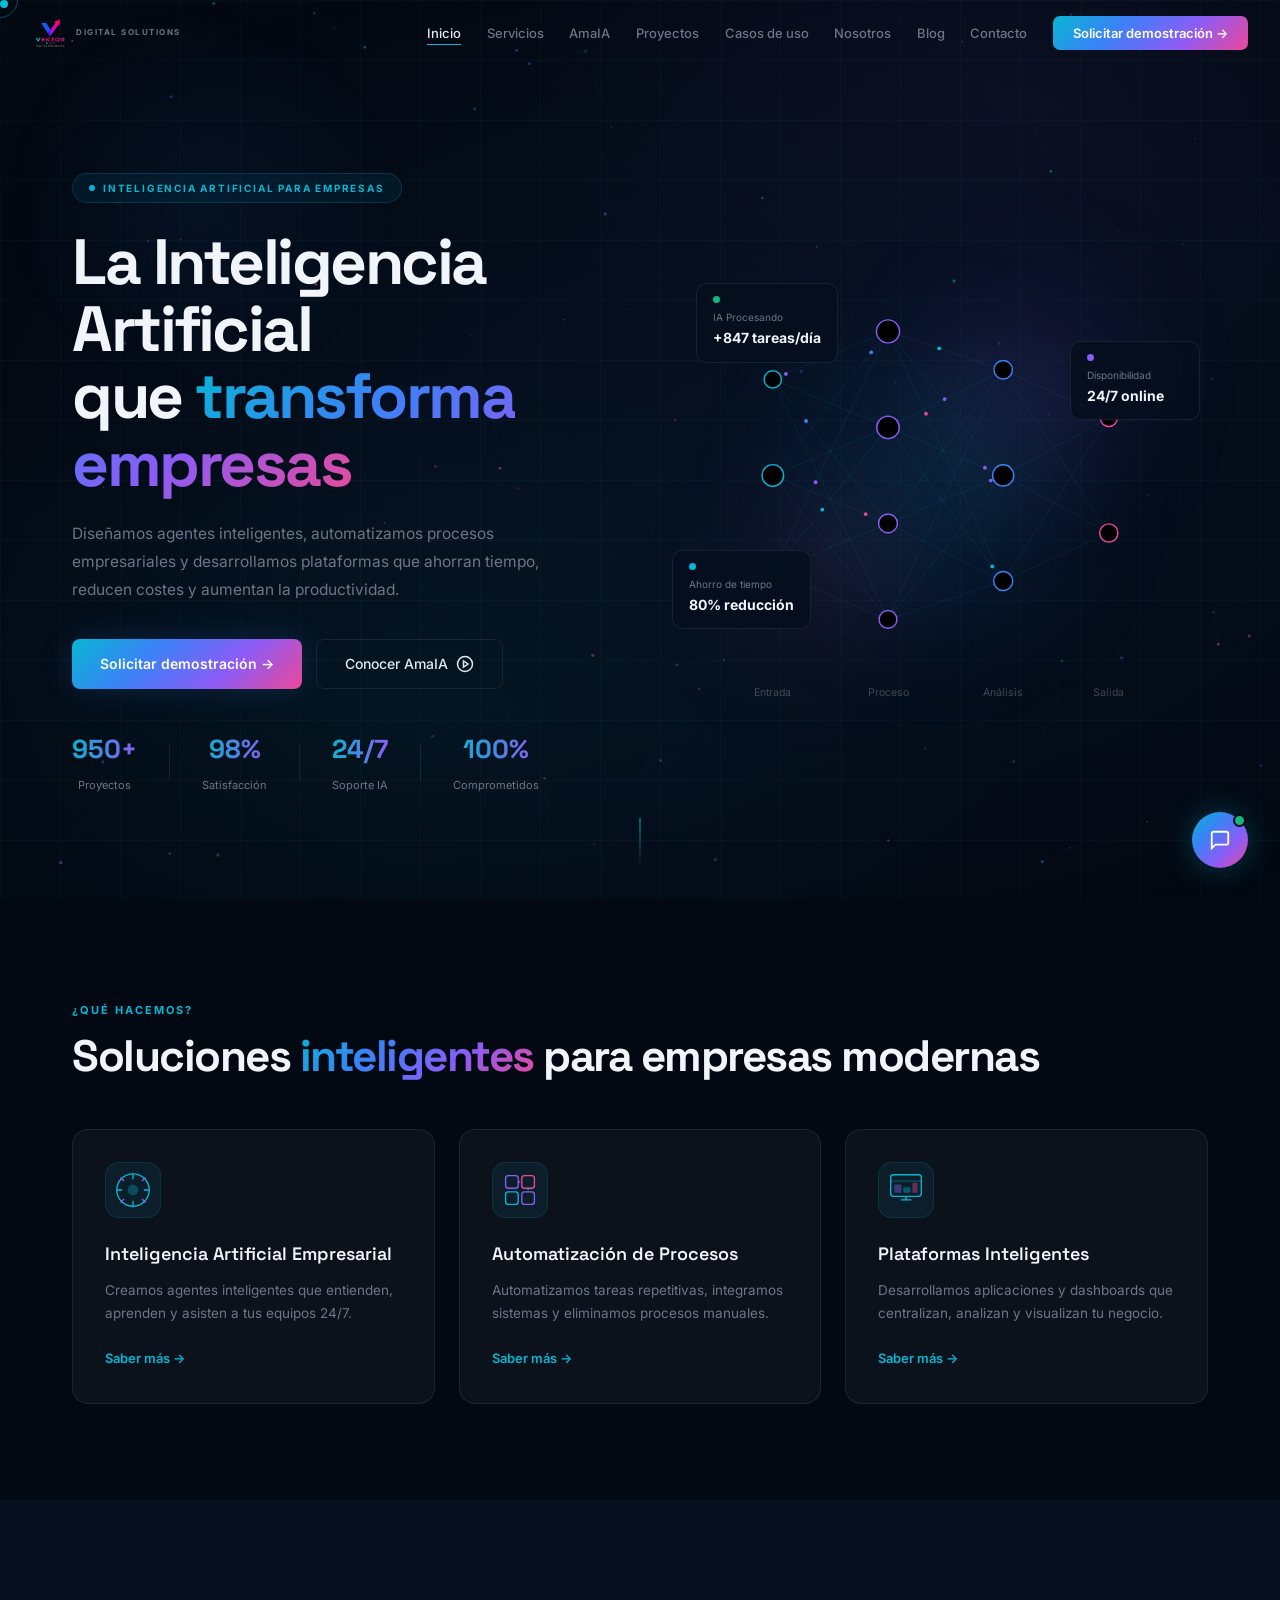
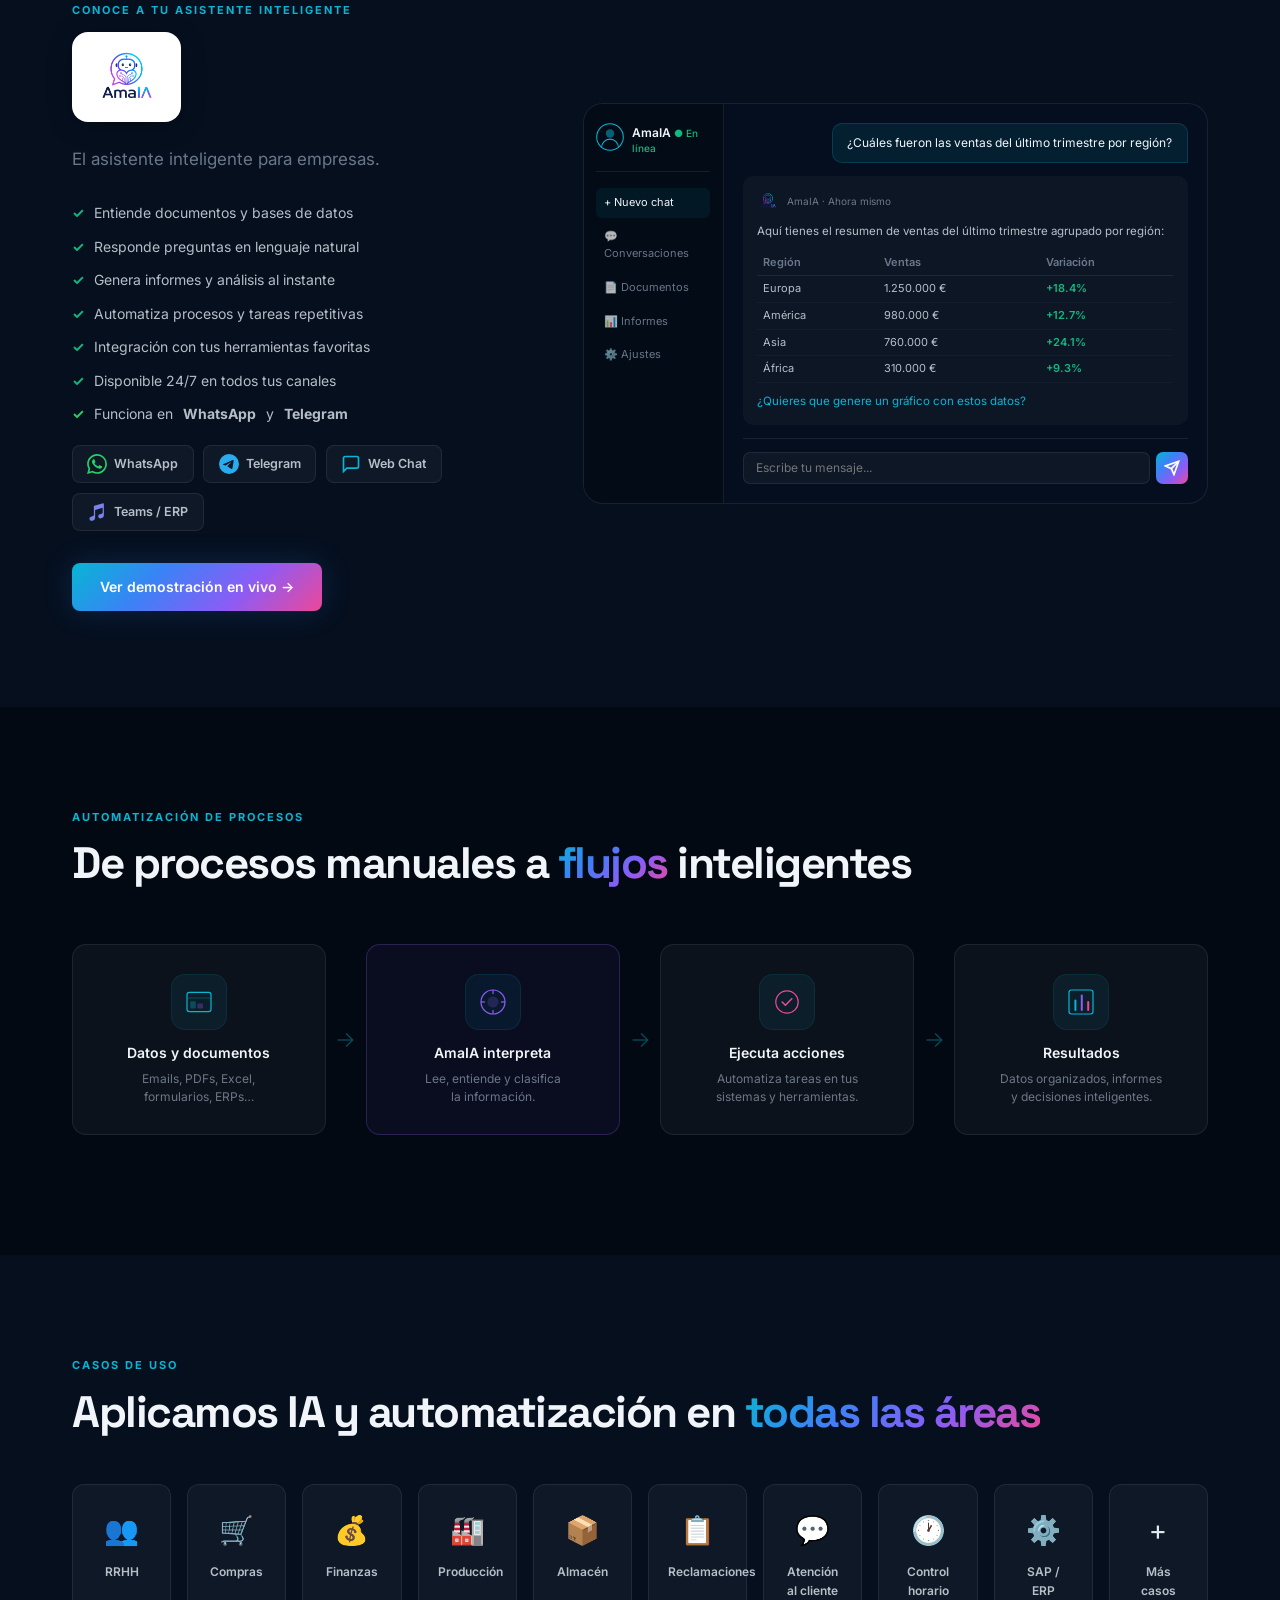
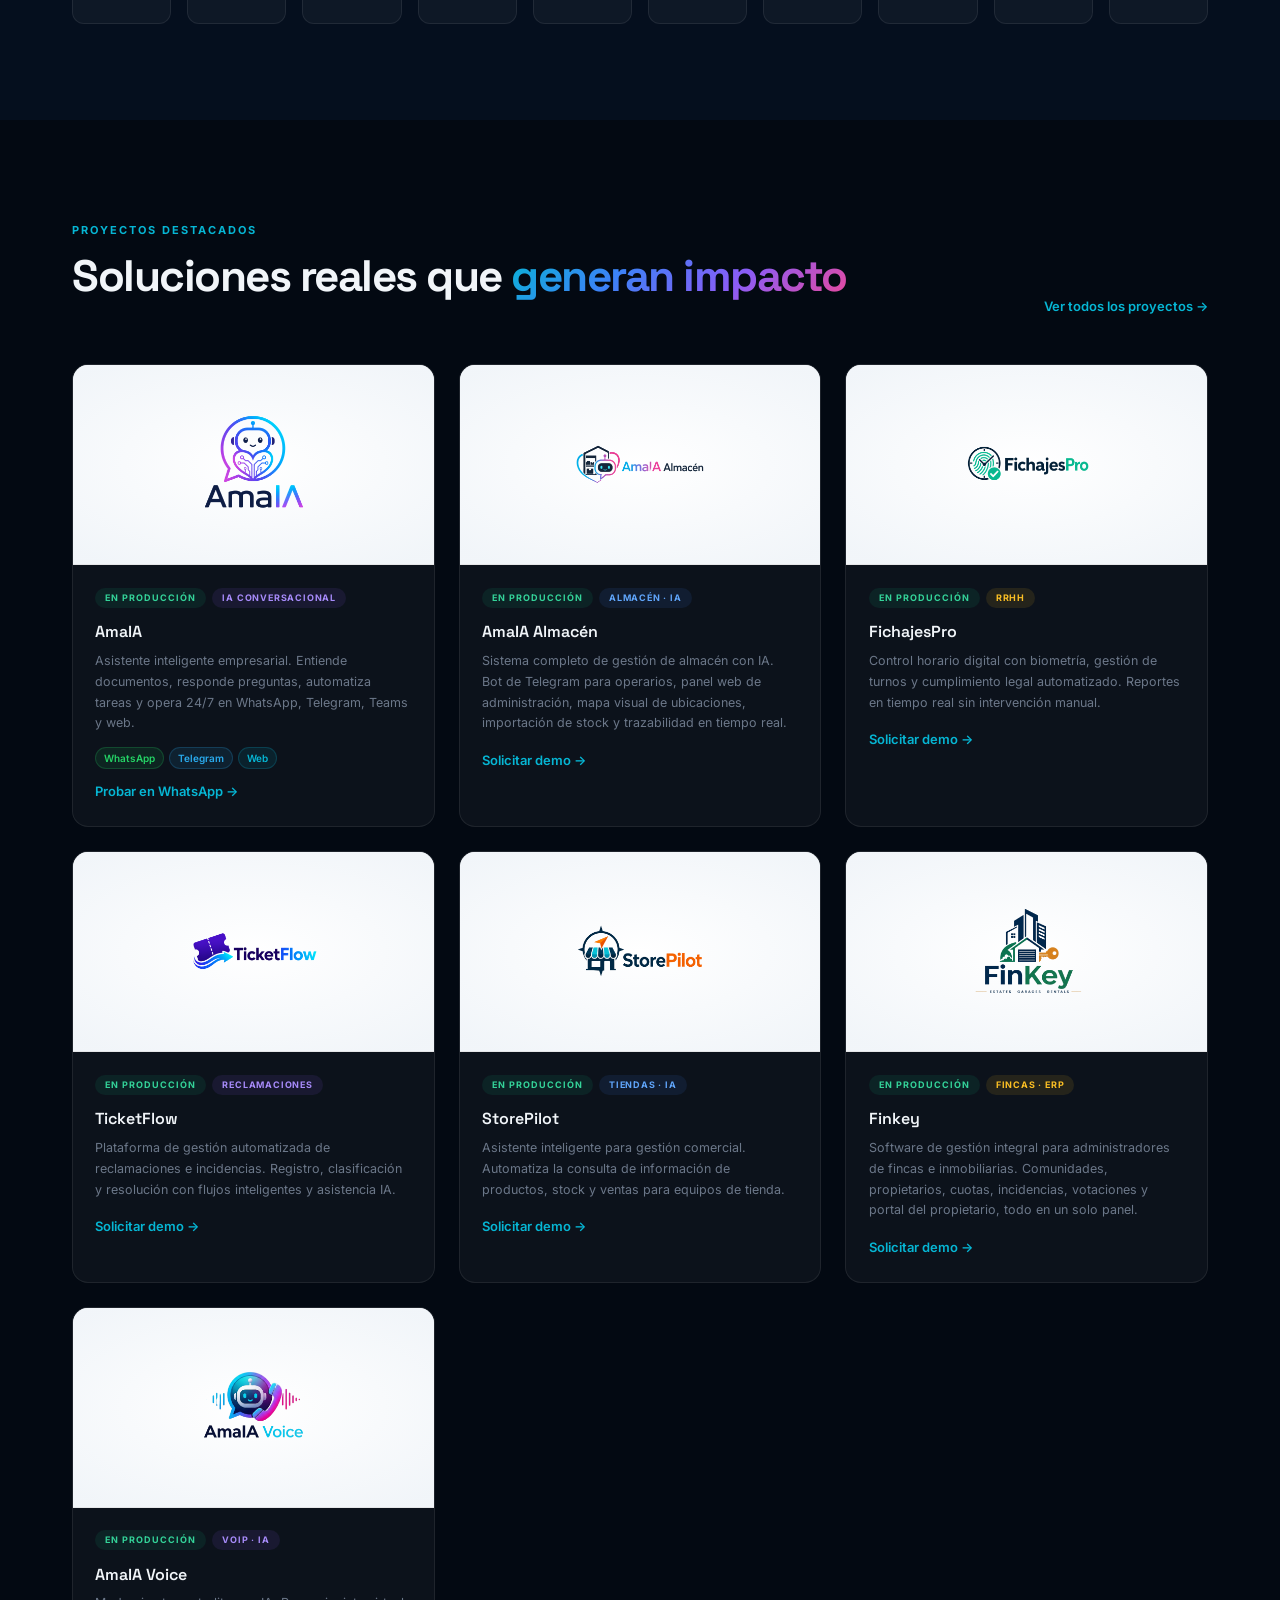
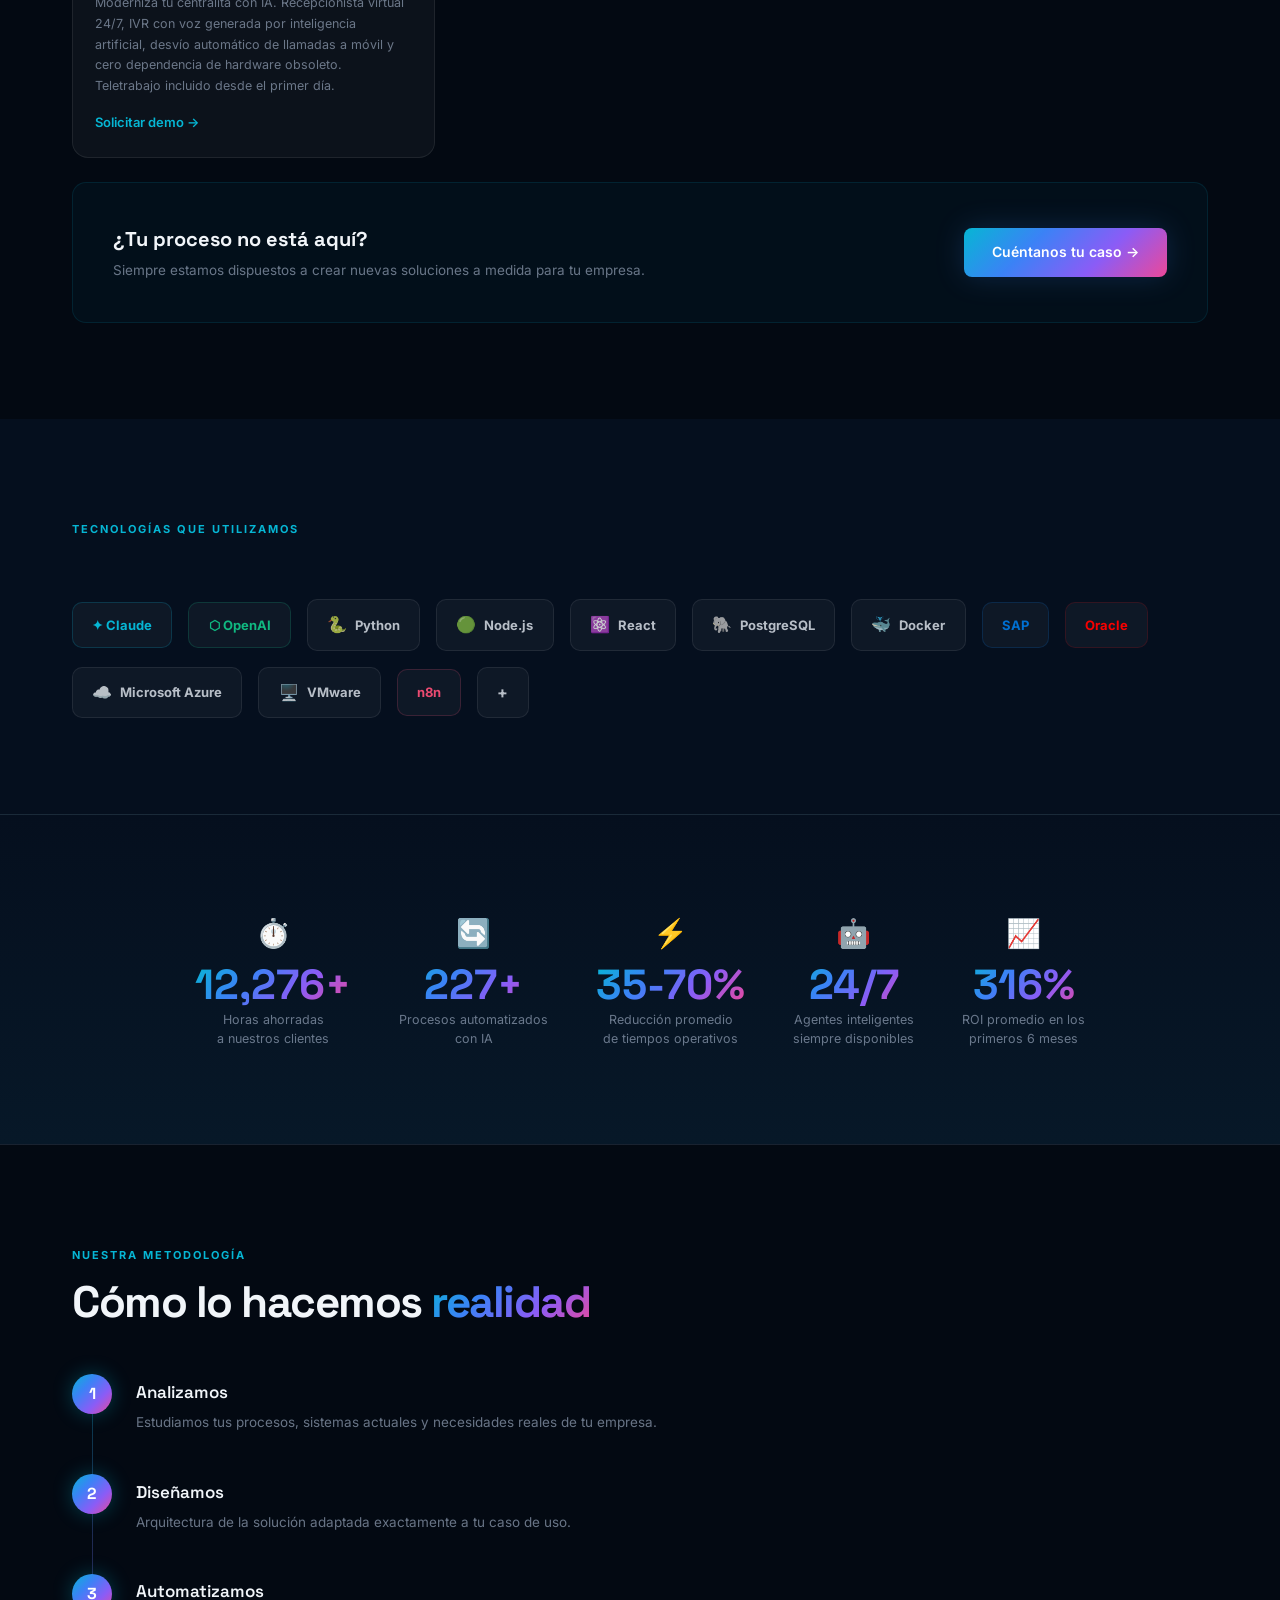
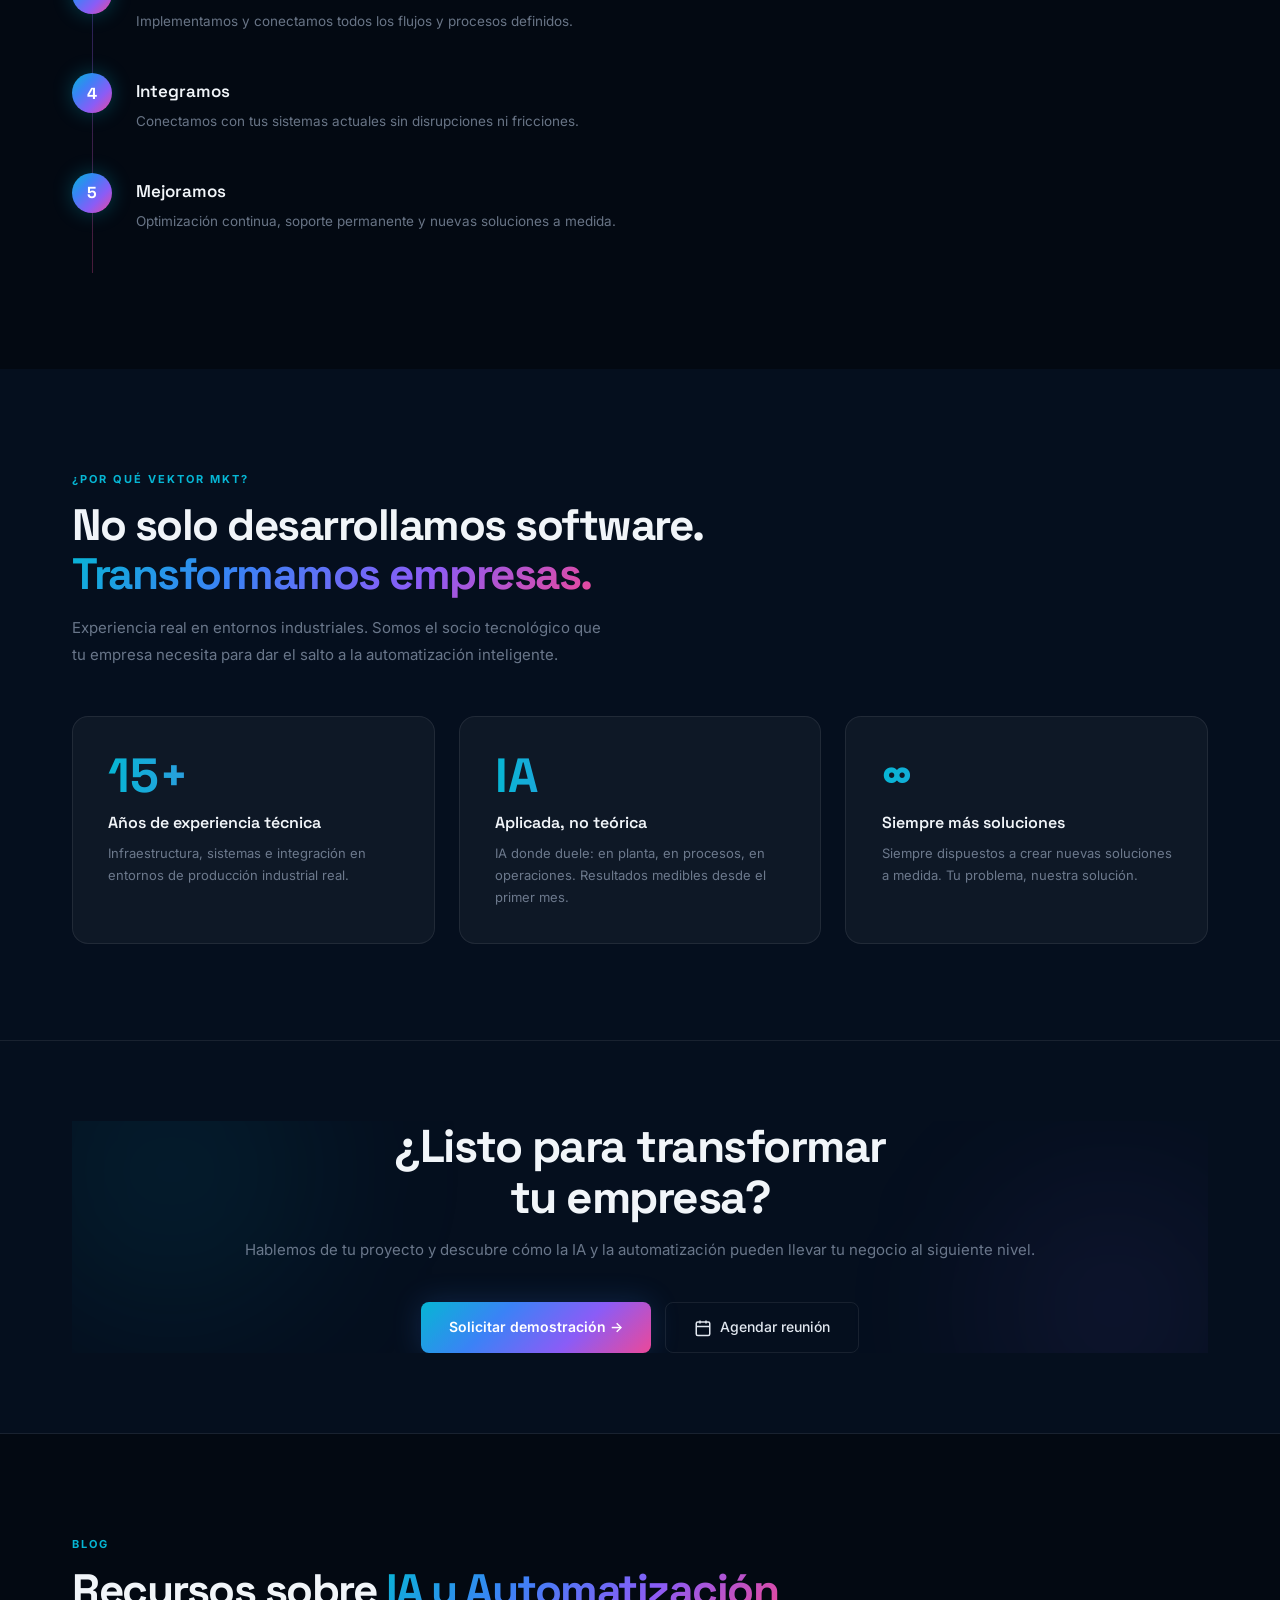
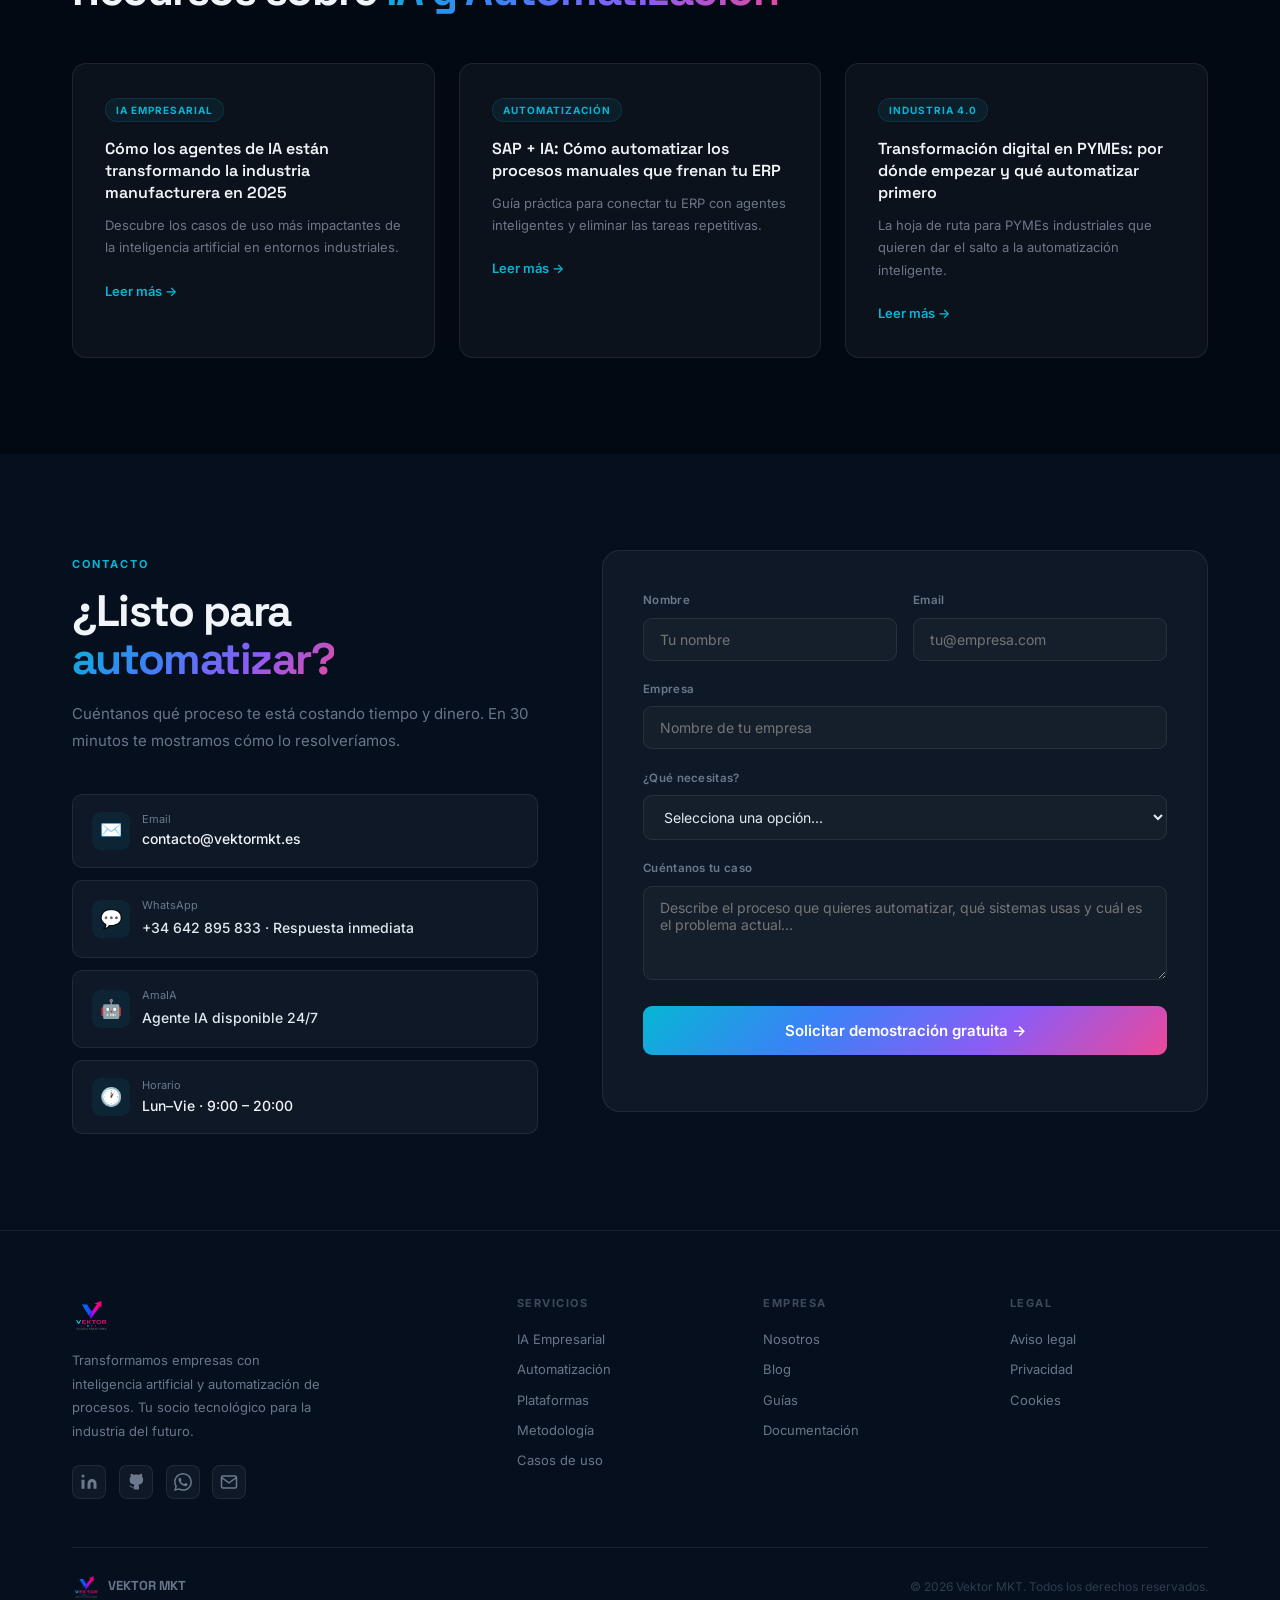
==== index.html @ 93402b42 "Actualizar proyectos y optimizar cursor" ====
<!DOCTYPE html>
<html lang="es">
<head>
<meta charset="UTF-8"/>
<meta name="viewport" content="width=device-width,initial-scale=1.0"/>
<title>Vektor MKT | Inteligencia Artificial y Automatización Empresarial</title>
<meta name="description" content="Vektor MKT transforma empresas con IA, automatización de procesos y agentes inteligentes. Tu socio tecnológico para la transformación digital."/>
<meta name="keywords" content="inteligencia artificial empresarial, automatización procesos, agentes IA, transformación digital, ERP, España"/>
<meta name="author" content="Vektor MKT"/>
<meta name="robots" content="index,follow"/>
<link rel="canonical" href="https://vektormkt.es/"/>
<meta property="og:type" content="website"/>
<meta property="og:url" content="https://vektormkt.es/"/>
<meta property="og:title" content="Vektor MKT | IA y Automatización Empresarial"/>
<meta property="og:description" content="Transformamos empresas con inteligencia artificial, automatización de procesos y agentes inteligentes."/>
<meta property="og:image" content="https://vektormkt.es/img/og-image.png"/>
<script type="application/ld+json">{"@context":"https://schema.org","@type":"ProfessionalService","name":"Vektor MKT","url":"https://vektormkt.es","description":"Empresa especializada en inteligencia artificial empresarial y automatización de procesos.","email":"contacto@vektormkt.es","areaServed":"ES"}</script>
<link rel="icon" type="image/png" href="img/icono.png"/>
<link rel="preconnect" href="https://fonts.googleapis.com"/>
<link rel="preconnect" href="https://fonts.gstatic.com" crossorigin/>
<link href="https://fonts.googleapis.com/css2?family=Inter:wght@300;400;500;600;700&family=Space+Grotesk:wght@400;500;600;700;900&display=swap" rel="stylesheet"/>
<link rel="stylesheet" href="style.css"/>
</head>
<body>

<!-- CURSOR -->
<div id="cursor"></div>
<div id="cursor-ring"></div>
<!-- MOUSE GLOW -->
<div id="mouse-glow"></div>

<!-- ==================== NAV ==================== -->
<nav id="navbar">
  <div class="nav-inner">
    <a href="#hero" class="nav-logo">
      <img src="img/logo_sf.png" alt="Vektor MKT"/>
      <span class="nav-logo-sub">DIGITAL SOLUTIONS</span>
    </a>
    <ul class="nav-links" id="nav-links">
      <li><a href="#hero" class="nav-link active">Inicio</a></li>
      <li><a href="#servicios" class="nav-link">Servicios</a></li>
      <li><a href="#amaia" class="nav-link">AmaIA</a></li>
      <li><a href="#proyectos" class="nav-link">Proyectos</a></li>
      <li><a href="#casos" class="nav-link">Casos de uso</a></li>
      <li><a href="#nosotros" class="nav-link">Nosotros</a></li>
      <li><a href="#blog" class="nav-link">Blog</a></li>
      <li><a href="#contacto" class="nav-link">Contacto</a></li>
      <li><a href="#contacto" class="btn-nav">Solicitar demostración →</a></li>
    </ul>
    <button class="nav-toggle" id="nav-toggle" aria-label="Menú">
      <span></span><span></span><span></span>
    </button>
  </div>
</nav>

<!-- ==================== HERO ==================== -->
<section id="hero">
  <canvas id="particle-canvas"></canvas>
  <div class="hero-overlay"></div>
  <div class="hero-grid-lines"></div>

  <div class="hero-inner">
    <div class="hero-left">
      <div class="hero-badge">
        <span class="badge-dot"></span>
        INTELIGENCIA ARTIFICIAL PARA EMPRESAS
      </div>
      <h1 class="hero-h1">
        La Inteligencia Artificial<br/>
        que <span class="grad-text">transforma empresas</span>
      </h1>
      <p class="hero-sub">
        Diseñamos agentes inteligentes, automatizamos procesos empresariales y desarrollamos plataformas que ahorran tiempo, reducen costes y aumentan la productividad.
      </p>
      <div class="hero-btns">
        <a href="#contacto" class="btn-primary">Solicitar demostración →</a>
        <a href="#amaia" class="btn-ghost">
          Conocer AmaIA
          <svg width="18" height="18" viewBox="0 0 24 24" fill="none" stroke="currentColor" stroke-width="2"><circle cx="12" cy="12" r="10"/><polygon points="10 8 16 12 10 16 10 8"/></svg>
        </a>
      </div>
      <div class="hero-stats">
        <div class="hstat">
          <span class="hstat-n" data-count="950" data-suffix="+">0+</span>
          <span class="hstat-l">Proyectos</span>
        </div>
        <div class="hstat-sep"></div>
        <div class="hstat">
          <span class="hstat-n" data-count="98" data-suffix="%">0%</span>
          <span class="hstat-l">Satisfacción</span>
        </div>
        <div class="hstat-sep"></div>
        <div class="hstat">
          <span class="hstat-n">24/7</span>
          <span class="hstat-l">Soporte IA</span>
        </div>
        <div class="hstat-sep"></div>
        <div class="hstat">
          <span class="hstat-n" data-count="100" data-suffix="%">0%</span>
          <span class="hstat-l">Comprometidos</span>
        </div>
      </div>
    </div>
    <div class="hero-right">
      <div class="hero-visual">
        <!-- Glowing brain/AI visual built with CSS+SVG -->
        <div class="hero-orb hero-orb-main"></div>
        <div class="hero-orb hero-orb-2"></div>
        <div class="hero-orb hero-orb-3"></div>
        <svg class="hero-neural" viewBox="0 0 500 500" xmlns="http://www.w3.org/2000/svg" id="neural-anim"></svg>
        <!-- Floating data cards -->
        <div class="float-card fc1">
          <div class="fc-dot fc-dot-green"></div>
          <span>IA Procesando</span>
          <strong>+847 tareas/día</strong>
        </div>
        <div class="float-card fc2">
          <div class="fc-dot fc-dot-cyan"></div>
          <span>Ahorro de tiempo</span>
          <strong>80% reducción</strong>
        </div>
        <div class="float-card fc3">
          <div class="fc-dot fc-dot-purple"></div>
          <span>Disponibilidad</span>
          <strong>24/7 online</strong>
        </div>
      </div>
    </div>
  </div>

  <div class="hero-scroll">
    <span class="scroll-line"></span>
  </div>
</section>

<!-- ==================== SERVICIOS ==================== -->
<section id="servicios" class="sec">
  <div class="container">
    <div class="sec-head reveal">
      <span class="sec-tag">¿QUÉ HACEMOS?</span>
      <h2 class="sec-h2">Soluciones <span class="grad-text">inteligentes</span> para empresas modernas</h2>
    </div>
    <div class="svc-grid">
      <div class="svc-card reveal">
        <div class="svc-icon">
          <svg viewBox="0 0 40 40" fill="none" xmlns="http://www.w3.org/2000/svg" width="36" height="36">
            <circle cx="20" cy="20" r="18" stroke="#06b6d4" stroke-width="1.5"/>
            <circle cx="20" cy="20" r="6" fill="#06b6d4" opacity=".3"/>
            <line x1="20" y1="2" x2="20" y2="8" stroke="#06b6d4" stroke-width="1.5"/>
            <line x1="20" y1="32" x2="20" y2="38" stroke="#06b6d4" stroke-width="1.5"/>
            <line x1="2" y1="20" x2="8" y2="20" stroke="#06b6d4" stroke-width="1.5"/>
            <line x1="32" y1="20" x2="38" y2="20" stroke="#06b6d4" stroke-width="1.5"/>
            <line x1="6" y1="6" x2="10" y2="10" stroke="#8b5cf6" stroke-width="1.5"/>
            <line x1="30" y1="30" x2="34" y2="34" stroke="#8b5cf6" stroke-width="1.5"/>
            <line x1="34" y1="6" x2="30" y2="10" stroke="#8b5cf6" stroke-width="1.5"/>
            <line x1="10" y1="30" x2="6" y2="34" stroke="#8b5cf6" stroke-width="1.5"/>
          </svg>
        </div>
        <h3>Inteligencia Artificial Empresarial</h3>
        <p>Creamos agentes inteligentes que entienden, aprenden y asisten a tus equipos 24/7.</p>
        <a href="#contacto" class="svc-link">Saber más →</a>
      </div>
      <div class="svc-card reveal">
        <div class="svc-icon">
          <svg viewBox="0 0 40 40" fill="none" xmlns="http://www.w3.org/2000/svg" width="36" height="36">
            <rect x="4" y="4" width="14" height="14" rx="3" stroke="#8b5cf6" stroke-width="1.5"/>
            <rect x="22" y="4" width="14" height="14" rx="3" stroke="#ec4899" stroke-width="1.5"/>
            <rect x="4" y="22" width="14" height="14" rx="3" stroke="#06b6d4" stroke-width="1.5"/>
            <rect x="22" y="22" width="14" height="14" rx="3" stroke="#8b5cf6" stroke-width="1.5"/>
            <line x1="18" y1="11" x2="22" y2="11" stroke="#ec4899" stroke-width="1.5" stroke-dasharray="2,1"/>
            <line x1="29" y1="18" x2="29" y2="22" stroke="#06b6d4" stroke-width="1.5" stroke-dasharray="2,1"/>
          </svg>
        </div>
        <h3>Automatización de Procesos</h3>
        <p>Automatizamos tareas repetitivas, integramos sistemas y eliminamos procesos manuales.</p>
        <a href="#contacto" class="svc-link">Saber más →</a>
      </div>
      <div class="svc-card reveal">
        <div class="svc-icon">
          <svg viewBox="0 0 40 40" fill="none" xmlns="http://www.w3.org/2000/svg" width="36" height="36">
            <rect x="3" y="3" width="34" height="24" rx="3" stroke="#06b6d4" stroke-width="1.5"/>
            <line x1="3" y1="10" x2="37" y2="10" stroke="#06b6d4" stroke-width="1" opacity=".5"/>
            <rect x="7" y="14" width="8" height="9" rx="1" fill="#8b5cf6" opacity=".4"/>
            <rect x="17" y="17" width="8" height="6" rx="1" fill="#06b6d4" opacity=".4"/>
            <rect x="27" y="12" width="6" height="11" rx="1" fill="#ec4899" opacity=".4"/>
            <line x1="14" y1="31" x2="26" y2="31" stroke="#06b6d4" stroke-width="1.5"/>
            <line x1="20" y1="27" x2="20" y2="31" stroke="#06b6d4" stroke-width="1.5"/>
          </svg>
        </div>
        <h3>Plataformas Inteligentes</h3>
        <p>Desarrollamos aplicaciones y dashboards que centralizan, analizan y visualizan tu negocio.</p>
        <a href="#contacto" class="svc-link">Saber más →</a>
      </div>
    </div>
  </div>
</section>

<!-- ==================== AMAIA ==================== -->
<section id="amaia" class="sec sec-dark">
  <div class="container">
    <div class="amaia-grid">
      <div class="amaia-left reveal">
        <span class="sec-tag">CONOCE A TU ASISTENTE INTELIGENTE</span>
        <div class="amaia-logo-header">
          <img src="img/proyectos/amaia-logo.png" alt="AmaIA" class="amaia-header-logo"/>
        </div>
        <p class="amaia-sub">El asistente inteligente para empresas.</p>
        <ul class="amaia-feats">
          <li><span class="af-check">✓</span> Entiende documentos y bases de datos</li>
          <li><span class="af-check">✓</span> Responde preguntas en lenguaje natural</li>
          <li><span class="af-check">✓</span> Genera informes y análisis al instante</li>
          <li><span class="af-check">✓</span> Automatiza procesos y tareas repetitivas</li>
          <li><span class="af-check">✓</span> Integración con tus herramientas favoritas</li>
          <li><span class="af-check">✓</span> Disponible 24/7 en todos tus canales</li>
          <li><span class="af-check wapp">✓</span> Funciona en <strong>WhatsApp</strong> y <strong>Telegram</strong></li>
        </ul>
        <div class="amaia-channels">
          <div class="amaia-channel">
            <svg width="20" height="20" viewBox="0 0 24 24" fill="currentColor" style="color:#25d366"><path d="M17.472 14.382c-.297-.149-1.758-.867-2.03-.967-.273-.099-.471-.148-.67.15-.197.297-.767.966-.94 1.164-.173.199-.347.223-.644.075-.297-.15-1.255-.463-2.39-1.475-.883-.788-1.48-1.761-1.653-2.059-.173-.297-.018-.458.13-.606.134-.133.298-.347.446-.52.149-.174.198-.298.298-.497.099-.198.05-.371-.025-.52-.075-.149-.669-1.612-.916-2.207-.242-.579-.487-.5-.669-.51-.173-.008-.371-.01-.57-.01-.198 0-.52.074-.792.372-.272.297-1.04 1.016-1.04 2.479 0 1.462 1.065 2.875 1.213 3.074.149.198 2.096 3.2 5.077 4.487.709.306 1.262.489 1.694.625.712.227 1.36.195 1.871.118.571-.085 1.758-.719 2.006-1.413.248-.694.248-1.289.173-1.413-.074-.124-.272-.198-.57-.347m-5.421 7.403h-.004a9.87 9.87 0 01-5.031-1.378l-.361-.214-3.741.982.998-3.648-.235-.374a9.86 9.86 0 01-1.51-5.26c.001-5.45 4.436-9.884 9.888-9.884 2.64 0 5.122 1.03 6.988 2.898a9.825 9.825 0 012.893 6.994c-.003 5.45-4.437 9.884-9.885 9.884m8.413-18.297A11.815 11.815 0 0012.05 0C5.495 0 .16 5.335.157 11.892c0 2.096.547 4.142 1.588 5.945L.057 24l6.305-1.654a11.882 11.882 0 005.683 1.448h.005c6.554 0 11.89-5.335 11.893-11.893a11.821 11.821 0 00-3.48-8.413z"/></svg>
            WhatsApp
          </div>
          <div class="amaia-channel">
            <svg width="20" height="20" viewBox="0 0 24 24" fill="currentColor" style="color:#2aabee"><path d="M11.944 0A12 12 0 0 0 0 12a12 12 0 0 0 12 12 12 12 0 0 0 12-12A12 12 0 0 0 12 0a12 12 0 0 0-.056 0zm4.962 7.224c.1-.002.321.023.465.14a.506.506 0 0 1 .171.325c.016.093.036.306.02.472-.18 1.898-.962 6.502-1.36 8.627-.168.9-.499 1.201-.82 1.23-.696.065-1.225-.46-1.9-.902-1.056-.693-1.653-1.124-2.678-1.8-1.185-.78-.417-1.21.258-1.91.177-.184 3.247-2.977 3.307-3.23.007-.032.014-.15-.056-.212s-.174-.041-.249-.024c-.106.024-1.793 1.14-5.061 3.345-.48.33-.913.49-1.302.48-.428-.008-1.252-.241-1.865-.44-.752-.245-1.349-.374-1.297-.789.027-.216.325-.437.893-.663 3.498-1.524 5.83-2.529 6.998-3.014 3.332-1.386 4.025-1.627 4.476-1.635z"/></svg>
            Telegram
          </div>
          <div class="amaia-channel">
            <svg width="20" height="20" viewBox="0 0 24 24" fill="none" stroke="currentColor" stroke-width="2" style="color:#06b6d4"><path d="M21 15a2 2 0 01-2 2H7l-4 4V5a2 2 0 012-2h14a2 2 0 012 2z"/></svg>
            Web Chat
          </div>
          <div class="amaia-channel">
            <svg width="20" height="20" viewBox="0 0 24 24" fill="currentColor" style="color:#7b83eb"><path d="M19.952 1.651a.75.75 0 01.298.599V16.303a3 3 0 01-2.176 2.884l-1.32.377a2.553 2.553 0 11-1.403-4.909l2.311-.66a1.5 1.5 0 001.088-1.442V6.994l-9 2.572V19.2a3 3 0 01-2.176 2.884l-1.32.377a2.553 2.553 0 11-1.402-4.909l2.31-.66A1.5 1.5 0 008.25 15.45V5.251a.75.75 0 01.544-.721l10.5-3a.75.75 0 01.658.121z"/></svg>
            Teams / ERP
          </div>
        </div>
        <a href="#contacto" class="btn-primary" style="margin-top:2rem;display:inline-flex;">Ver demostración en vivo →</a>
      </div>
      <div class="amaia-right reveal">
        <div class="amaia-mockup">
          <!-- Chat sidebar -->
          <div class="amaia-sidebar">
            <div class="am-sidebar-header">
              <div class="am-avatar">
                <svg width="28" height="28" viewBox="0 0 40 40" fill="none"><circle cx="20" cy="20" r="19" stroke="#06b6d4" stroke-width="1.5"/><circle cx="20" cy="15" r="6" fill="#06b6d4" opacity=".5"/><path d="M8 35c0-6.627 5.373-12 12-12s12 5.373 12 12" stroke="#06b6d4" stroke-width="1.5"/></svg>
              </div>
              <div>
                <div class="am-name">AmaIA <span class="am-online">● En línea</span></div>
              </div>
            </div>
            <div class="am-sidebar-actions">
              <div class="am-action am-action-active">+ Nuevo chat</div>
              <div class="am-action">💬 Conversaciones</div>
              <div class="am-action">📄 Documentos</div>
              <div class="am-action">📊 Informes</div>
              <div class="am-action">⚙️ Ajustes</div>
            </div>
          </div>
          <!-- Chat main -->
          <div class="amaia-chat">
            <div class="ac-question">¿Cuáles fueron las ventas del último trimestre por región?</div>
            <div class="ac-response">
              <div class="ac-resp-header">
                <div class="ac-av" style="background:transparent;padding:1px;"><img src="img/proyectos/amaia-logo.png" alt="AmaIA" style="width:22px;height:22px;object-fit:contain;border-radius:50%;"/></div>
                <span>AmaIA · Ahora mismo</span>
              </div>
              <p class="ac-text">Aquí tienes el resumen de ventas del último trimestre agrupado por región:</p>
              <table class="ac-table">
                <thead><tr><th>Región</th><th>Ventas</th><th>Variación</th></tr></thead>
                <tbody>
                  <tr><td>Europa</td><td>1.250.000 €</td><td class="pos">+18.4%</td></tr>
                  <tr><td>América</td><td>980.000 €</td><td class="pos">+12.7%</td></tr>
                  <tr><td>Asia</td><td>760.000 €</td><td class="pos">+24.1%</td></tr>
                  <tr><td>África</td><td>310.000 €</td><td class="pos">+9.3%</td></tr>
                </tbody>
              </table>
              <p class="ac-follow">¿Quieres que genere un gráfico con estos datos?</p>
            </div>
            <div class="ac-input-row">
              <input type="text" placeholder="Escribe tu mensaje..." class="ac-input" readonly/>
              <button class="ac-send">
                <svg width="16" height="16" viewBox="0 0 24 24" fill="none" stroke="currentColor" stroke-width="2.5"><line x1="22" y1="2" x2="11" y2="13"/><polygon points="22 2 15 22 11 13 2 9 22 2"/></svg>
              </button>
            </div>
          </div>

        </div>
      </div>
    </div>
  </div>
</section>

<!-- ==================== AUTOMATIZACIÓN ==================== -->
<section id="automatizacion" class="sec">
  <div class="container">
    <div class="sec-head reveal">
      <span class="sec-tag">AUTOMATIZACIÓN DE PROCESOS</span>
      <h2 class="sec-h2">De procesos manuales a <span class="grad-text">flujos</span> inteligentes</h2>
    </div>
    <div class="auto-flow reveal">
      <div class="af-step">
        <div class="af-icon">
          <svg width="32" height="32" viewBox="0 0 40 40" fill="none"><rect x="5" y="8" width="30" height="24" rx="3" stroke="#06b6d4" stroke-width="1.5"/><line x1="5" y1="15" x2="35" y2="15" stroke="#06b6d4" stroke-width="1" opacity=".4"/><rect x="9" y="19" width="7" height="9" rx="1" fill="#06b6d4" opacity=".3"/><rect x="18" y="22" width="7" height="6" rx="1" fill="#8b5cf6" opacity=".3"/></svg>
        </div>
        <div class="af-label">Datos y documentos</div>
        <div class="af-sub">Emails, PDFs, Excel,<br/>formularios, ERPs…</div>
      </div>
      <div class="af-arrow">→</div>
      <div class="af-step af-step-highlight">
        <div class="af-icon">
          <svg width="32" height="32" viewBox="0 0 40 40" fill="none"><circle cx="20" cy="20" r="15" stroke="#8b5cf6" stroke-width="1.5"/><circle cx="20" cy="20" r="7" fill="#8b5cf6" opacity=".2"/><line x1="20" y1="5" x2="20" y2="10" stroke="#8b5cf6" stroke-width="1.5"/><line x1="20" y1="30" x2="20" y2="35" stroke="#8b5cf6" stroke-width="1.5"/><line x1="5" y1="20" x2="10" y2="20" stroke="#8b5cf6" stroke-width="1.5"/><line x1="30" y1="20" x2="35" y2="20" stroke="#8b5cf6" stroke-width="1.5"/></svg>
        </div>
        <div class="af-label">AmaIA interpreta</div>
        <div class="af-sub">Lee, entiende y clasifica<br/>la información.</div>
      </div>
      <div class="af-arrow">→</div>
      <div class="af-step">
        <div class="af-icon">
          <svg width="32" height="32" viewBox="0 0 40 40" fill="none"><circle cx="20" cy="20" r="14" stroke="#ec4899" stroke-width="1.5"/><path d="M14 20l4 4 8-8" stroke="#ec4899" stroke-width="2" stroke-linecap="round" stroke-linejoin="round"/></svg>
        </div>
        <div class="af-label">Ejecuta acciones</div>
        <div class="af-sub">Automatiza tareas en tus<br/>sistemas y herramientas.</div>
      </div>
      <div class="af-arrow">→</div>
      <div class="af-step">
        <div class="af-icon">
          <svg width="32" height="32" viewBox="0 0 40 40" fill="none"><rect x="5" y="5" width="30" height="30" rx="3" stroke="#06b6d4" stroke-width="1.5"/><line x1="13" y1="30" x2="13" y2="18" stroke="#06b6d4" stroke-width="2.5" stroke-linecap="round"/><line x1="21" y1="30" x2="21" y2="12" stroke="#8b5cf6" stroke-width="2.5" stroke-linecap="round"/><line x1="29" y1="30" x2="29" y2="20" stroke="#ec4899" stroke-width="2.5" stroke-linecap="round"/></svg>
        </div>
        <div class="af-label">Resultados</div>
        <div class="af-sub">Datos organizados, informes<br/>y decisiones inteligentes.</div>
      </div>
    </div>
  </div>
</section>

<!-- ==================== CASOS DE USO ==================== -->
<section id="casos" class="sec sec-dark">
  <div class="container">
    <div class="sec-head reveal">
      <span class="sec-tag">CASOS DE USO</span>
      <h2 class="sec-h2">Aplicamos IA y automatización en <span class="grad-text">todas las áreas</span></h2>
    </div>
    <div class="casos-grid">
      <div class="caso-item reveal" data-area="RRHH">
        <div class="caso-icon">👥</div>
        <div class="caso-label">RRHH</div>
      </div>
      <div class="caso-item reveal" data-area="Compras">
        <div class="caso-icon">🛒</div>
        <div class="caso-label">Compras</div>
      </div>
      <div class="caso-item reveal" data-area="Finanzas">
        <div class="caso-icon">💰</div>
        <div class="caso-label">Finanzas</div>
      </div>
      <div class="caso-item reveal" data-area="Producción">
        <div class="caso-icon">🏭</div>
        <div class="caso-label">Producción</div>
      </div>
      <div class="caso-item reveal" data-area="Almacén">
        <div class="caso-icon">📦</div>
        <div class="caso-label">Almacén</div>
      </div>
      <div class="caso-item reveal" data-area="Reclamaciones">
        <div class="caso-icon">📋</div>
        <div class="caso-label">Reclamaciones</div>
      </div>
      <div class="caso-item reveal" data-area="Atención al cliente">
        <div class="caso-icon">💬</div>
        <div class="caso-label">Atención al cliente</div>
      </div>
      <div class="caso-item reveal" data-area="Control horario">
        <div class="caso-icon">🕐</div>
        <div class="caso-label">Control horario</div>
      </div>
      <div class="caso-item reveal" data-area="SAP / ERP">
        <div class="caso-icon">⚙️</div>
        <div class="caso-label">SAP / ERP</div>
      </div>
      <div class="caso-item reveal" data-area="Más casos">
        <div class="caso-icon">+</div>
        <div class="caso-label">Más casos</div>
      </div>
    </div>
  </div>
</section>

<!-- ==================== PROYECTOS ==================== -->
<section id="proyectos" class="sec">
  <div class="container">
    <div class="sec-head reveal" style="display:flex;align-items:flex-end;justify-content:space-between;flex-wrap:wrap;gap:1rem;">
      <div>
        <span class="sec-tag">PROYECTOS DESTACADOS</span>
        <h2 class="sec-h2">Soluciones reales que <span class="grad-text">generan impacto</span></h2>
      </div>
      <a href="#contacto" class="proj-ver-todos">Ver todos los proyectos →</a>
    </div>
    <div class="proj-grid proj-grid-5">
      <!-- AmaIA -->
      <div class="proj-card reveal">
        <div class="proj-logo-wrap">
          <img src="img/proyectos/amaia-logo.png" alt="AmaIA" class="proj-logo-img"/>
        </div>
        <div class="proj-body">
          <div class="proj-tags-row">
            <span class="proj-status status-prod">En producción</span>
            <span class="ptag ptag-purple">IA Conversacional</span>
          </div>
          <h3>AmaIA</h3>
          <p>Asistente inteligente empresarial. Entiende documentos, responde preguntas, automatiza tareas y opera 24/7 en WhatsApp, Telegram, Teams y web.</p>
          <div class="proj-channels-mini">
            <span class="pchan pchan-wa">WhatsApp</span>
            <span class="pchan pchan-tg">Telegram</span>
            <span class="pchan pchan-web">Web</span>
          </div>
          <a href="https://wa.me/34642895833" target="_blank" class="proj-link">Probar en WhatsApp →</a>
        </div>
      </div>
      <!-- AmaIA Almacén -->
      <div class="proj-card reveal">
        <div class="proj-logo-wrap">
          <img src="img/proyectos/amaia-almacen-logo.png" alt="AmaIA Almacén" class="proj-logo-img"/>
        </div>
        <div class="proj-body">
          <div class="proj-tags-row">
            <span class="proj-status status-prod">En producción</span>
            <span class="ptag ptag-blue">Almacén · IA</span>
          </div>
          <h3>AmaIA Almacén</h3>
          <p>Sistema completo de gestión de almacén con IA. Bot de Telegram para operarios, panel web de administración, mapa visual de ubicaciones, importación de stock y trazabilidad en tiempo real.</p>
          <a href="#contacto" class="proj-link">Solicitar demo →</a>
        </div>
      </div>
      <!-- FichajesPro -->
      <div class="proj-card reveal">
        <div class="proj-logo-wrap">
          <img src="img/proyectos/fichajespro-logo.png" alt="FichajesPro" class="proj-logo-img"/>
        </div>
        <div class="proj-body">
          <div class="proj-tags-row">
            <span class="proj-status status-prod">En producción</span>
            <span class="ptag ptag-yellow">RRHH</span>
          </div>
          <h3>FichajesPro</h3>
          <p>Control horario digital con biometría, gestión de turnos y cumplimiento legal automatizado. Reportes en tiempo real sin intervención manual.</p>
          <a href="#contacto" class="proj-link">Solicitar demo →</a>
        </div>
      </div>
      <!-- TicketFlow -->
      <div class="proj-card reveal">
        <div class="proj-logo-wrap">
          <img src="img/proyectos/ticketflow-logo.png" alt="TicketFlow" class="proj-logo-img"/>
        </div>
        <div class="proj-body">
          <div class="proj-tags-row">
            <span class="proj-status status-prod">En producción</span>
            <span class="ptag ptag-purple">Reclamaciones</span>
          </div>
          <h3>TicketFlow</h3>
          <p>Plataforma de gestión automatizada de reclamaciones e incidencias. Registro, clasificación y resolución con flujos inteligentes y asistencia IA.</p>
          <a href="#contacto" class="proj-link">Solicitar demo →</a>
        </div>
      </div>
      <!-- StorePilot -->
      <div class="proj-card reveal">
        <div class="proj-logo-wrap">
          <img src="img/proyectos/storepilot-logo.png" alt="StorePilot" class="proj-logo-img"/>
        </div>
        <div class="proj-body">
          <div class="proj-tags-row">
            <span class="proj-status status-prod">En producción</span>
            <span class="ptag ptag-blue">Tiendas · IA</span>
          </div>
          <h3>StorePilot</h3>
          <p>Asistente inteligente para gestión comercial. Automatiza la consulta de información de productos, stock y ventas para equipos de tienda.</p>
          <a href="#contacto" class="proj-link">Solicitar demo →</a>
        </div>
      </div>
      <!-- Finkey -->
      <div class="proj-card reveal">
        <div class="proj-logo-wrap">
          <img src="img/proyectos/finkey-logo.png" alt="Finkey" class="proj-logo-img"/>
        </div>
        <div class="proj-body">
          <div class="proj-tags-row">
            <span class="proj-status status-prod">En producción</span>
            <span class="ptag ptag-yellow">Fincas · ERP</span>
          </div>
          <h3>Finkey</h3>
          <p>Software de gestión integral para administradores de fincas e inmobiliarias. Comunidades, propietarios, cuotas, incidencias, votaciones y portal del propietario, todo en un solo panel.</p>
          <a href="#contacto" class="proj-link">Solicitar demo →</a>
        </div>
      </div>
      <!-- AmaIA Voice -->
      <div class="proj-card reveal">
        <div class="proj-logo-wrap">
          <img src="img/proyectos/amaia-voice.png" alt="AmaIA Voice" class="proj-logo-img"/>
        </div>
        <div class="proj-body">
          <div class="proj-tags-row">
            <span class="proj-status status-prod">En producción</span>
            <span class="ptag ptag-purple">VoIP · IA</span>
          </div>
          <h3>AmaIA Voice</h3>
          <p>Moderniza tu centralita con IA. Recepcionista virtual 24/7, IVR con voz generada por inteligencia artificial, desvío automático de llamadas a móvil y cero dependencia de hardware obsoleto. Teletrabajo incluido desde el primer día.</p>
          <a href="#contacto" class="proj-link">Solicitar demo →</a>
        </div>
      </div>
    </div>
    <div class="proj-custom-banner reveal">
      <div>
        <h3>¿Tu proceso no está aquí?</h3>
        <p>Siempre estamos dispuestos a crear nuevas soluciones a medida para tu empresa.</p>
      </div>
      <a href="#contacto" class="btn-primary">Cuéntanos tu caso →</a>
    </div>
  </div>
</section>

<!-- ==================== TECNOLOGÍAS ==================== -->
<section id="tecnologias" class="sec sec-dark">
  <div class="container">
    <div class="sec-head reveal">
      <span class="sec-tag">TECNOLOGÍAS QUE UTILIZAMOS</span>
    </div>
    <div class="tech-strip">
      <div class="tech-item reveal"><div class="tech-logo tech-claude">✦ Claude</div></div>
      <div class="tech-item reveal"><div class="tech-logo tech-openai">⬡ OpenAI</div></div>
      <div class="tech-item reveal"><div class="tech-logo"><span class="tech-emoji">🐍</span>Python</div></div>
      <div class="tech-item reveal"><div class="tech-logo"><span class="tech-emoji">🟢</span>Node.js</div></div>
      <div class="tech-item reveal"><div class="tech-logo"><span class="tech-emoji">⚛️</span>React</div></div>
      <div class="tech-item reveal"><div class="tech-logo"><span class="tech-emoji">🐘</span>PostgreSQL</div></div>
      <div class="tech-item reveal"><div class="tech-logo"><span class="tech-emoji">🐳</span>Docker</div></div>
      <div class="tech-item reveal"><div class="tech-logo tech-sap">SAP</div></div>
      <div class="tech-item reveal"><div class="tech-logo tech-oracle">Oracle</div></div>
      <div class="tech-item reveal"><div class="tech-logo"><span class="tech-emoji">☁️</span>Microsoft Azure</div></div>
      <div class="tech-item reveal"><div class="tech-logo"><span class="tech-emoji">🖥️</span>VMware</div></div>
      <div class="tech-item reveal"><div class="tech-logo tech-n8n">n8n</div></div>
      <div class="tech-item reveal"><div class="tech-logo"><span class="tech-emoji">+</span></div></div>
    </div>
  </div>
</section>

<!-- ==================== STATS ==================== -->
<section id="stats" class="sec stats-section">
  <div class="container">
    <div class="stats-grid">
      <div class="stat-item reveal">
        <div class="stat-icon">⏱️</div>
        <div class="stat-num" data-count="12450" data-suffix="+">0+</div>
        <div class="stat-label">Horas ahorradas<br/>a nuestros clientes</div>
      </div>
      <div class="stat-item reveal">
        <div class="stat-icon">🔄</div>
        <div class="stat-num" data-count="230" data-suffix="+">0+</div>
        <div class="stat-label">Procesos automatizados<br/>con IA</div>
      </div>
      <div class="stat-item reveal">
        <div class="stat-icon">⚡</div>
        <div class="stat-num">35-70%</div>
        <div class="stat-label">Reducción promedio<br/>de tiempos operativos</div>
      </div>
      <div class="stat-item reveal">
        <div class="stat-icon">🤖</div>
        <div class="stat-num">24/7</div>
        <div class="stat-label">Agentes inteligentes<br/>siempre disponibles</div>
      </div>
      <div class="stat-item reveal">
        <div class="stat-icon">📈</div>
        <div class="stat-num" data-count="320" data-suffix="%">0%</div>
        <div class="stat-label">ROI promedio en los<br/>primeros 6 meses</div>
      </div>
    </div>
  </div>
</section>

<!-- ==================== METODOLOGÍA ==================== -->
<section id="metodologia" class="sec">
  <div class="container">
    <div class="sec-head reveal">
      <span class="sec-tag">NUESTRA METODOLOGÍA</span>
      <h2 class="sec-h2">Cómo lo hacemos <span class="grad-text">realidad</span></h2>
    </div>
    <div class="method-timeline">
      <div class="mt-step reveal">
        <div class="mt-num">1</div>
        <div class="mt-content">
          <h4>Analizamos</h4>
          <p>Estudiamos tus procesos, sistemas actuales y necesidades reales de tu empresa.</p>
        </div>
      </div>
      <div class="mt-step reveal">
        <div class="mt-num">2</div>
        <div class="mt-content">
          <h4>Diseñamos</h4>
          <p>Arquitectura de la solución adaptada exactamente a tu caso de uso.</p>
        </div>
      </div>
      <div class="mt-step reveal">
        <div class="mt-num">3</div>
        <div class="mt-content">
          <h4>Automatizamos</h4>
          <p>Implementamos y conectamos todos los flujos y procesos definidos.</p>
        </div>
      </div>
      <div class="mt-step reveal">
        <div class="mt-num">4</div>
        <div class="mt-content">
          <h4>Integramos</h4>
          <p>Conectamos con tus sistemas actuales sin disrupciones ni fricciones.</p>
        </div>
      </div>
      <div class="mt-step reveal">
        <div class="mt-num">5</div>
        <div class="mt-content">
          <h4>Mejoramos</h4>
          <p>Optimización continua, soporte permanente y nuevas soluciones a medida.</p>
        </div>
      </div>
    </div>
  </div>
</section>

<!-- ==================== POR QUÉ ==================== -->
<section id="nosotros" class="sec sec-dark">
  <div class="container">
    <div class="sec-head reveal">
      <span class="sec-tag">¿POR QUÉ VEKTOR MKT?</span>
      <h2 class="sec-h2">No solo desarrollamos software.<br/><span class="grad-text">Transformamos empresas.</span></h2>
      <p class="sec-sub-text">Experiencia real en entornos industriales. Somos el socio tecnológico que tu empresa necesita para dar el salto a la automatización inteligente.</p>
    </div>
    <div class="why-grid">
      <div class="why-card reveal">
        <div class="why-num">15+</div>
        <h4>Años de experiencia técnica</h4>
        <p>Infraestructura, sistemas e integración en entornos de producción industrial real.</p>
      </div>
      <div class="why-card reveal">
        <div class="why-num">IA</div>
        <h4>Aplicada, no teórica</h4>
        <p>IA donde duele: en planta, en procesos, en operaciones. Resultados medibles desde el primer mes.</p>
      </div>
      <div class="why-card reveal">
        <div class="why-num">∞</div>
        <h4>Siempre más soluciones</h4>
        <p>Siempre dispuestos a crear nuevas soluciones a medida. Tu problema, nuestra solución.</p>
      </div>
    </div>
  </div>
</section>

<!-- ==================== CTA BANNER ==================== -->
<section class="cta-banner">
  <div class="container">
    <div class="cta-inner reveal">
      <div class="cta-orb cta-orb-1"></div>
      <div class="cta-orb cta-orb-2"></div>
      <h2>¿Listo para transformar<br/>tu empresa?</h2>
      <p>Hablemos de tu proyecto y descubre cómo la IA y la automatización pueden llevar tu negocio al siguiente nivel.</p>
      <div class="cta-btns">
        <a href="#contacto" class="btn-primary">Solicitar demostración →</a>
        <a href="#contacto" class="btn-ghost">
          <svg width="18" height="18" viewBox="0 0 24 24" fill="none" stroke="currentColor" stroke-width="2"><rect x="3" y="4" width="18" height="18" rx="2"/><line x1="16" y1="2" x2="16" y2="6"/><line x1="8" y1="2" x2="8" y2="6"/><line x1="3" y1="10" x2="21" y2="10"/></svg>
          Agendar reunión
        </a>
      </div>
    </div>
  </div>
</section>

<!-- ==================== BLOG ==================== -->
<section id="blog" class="sec">
  <div class="container">
    <div class="sec-head reveal">
      <span class="sec-tag">BLOG</span>
      <h2 class="sec-h2">Recursos sobre <span class="grad-text">IA y Automatización</span></h2>
    </div>
    <div class="blog-grid">
      <div class="blog-card reveal">
        <div class="blog-cat">IA Empresarial</div>
        <h4>Cómo los agentes de IA están transformando la industria manufacturera en 2025</h4>
        <p>Descubre los casos de uso más impactantes de la inteligencia artificial en entornos industriales.</p>
        <a href="#" class="blog-link">Leer más →</a>
      </div>
      <div class="blog-card reveal">
        <div class="blog-cat">Automatización</div>
        <h4>SAP + IA: Cómo automatizar los procesos manuales que frenan tu ERP</h4>
        <p>Guía práctica para conectar tu ERP con agentes inteligentes y eliminar las tareas repetitivas.</p>
        <a href="#" class="blog-link">Leer más →</a>
      </div>
      <div class="blog-card reveal">
        <div class="blog-cat">Industria 4.0</div>
        <h4>Transformación digital en PYMEs: por dónde empezar y qué automatizar primero</h4>
        <p>La hoja de ruta para PYMEs industriales que quieren dar el salto a la automatización inteligente.</p>
        <a href="#" class="blog-link">Leer más →</a>
      </div>
    </div>
  </div>
</section>

<!-- ==================== CONTACTO ==================== -->
<section id="contacto" class="sec sec-dark">
  <div class="container">
    <div class="contact-grid">
      <div class="contact-left reveal">
        <span class="sec-tag">CONTACTO</span>
        <h2 class="sec-h2">¿Listo para <span class="grad-text">automatizar?</span></h2>
        <p class="sec-sub-text">Cuéntanos qué proceso te está costando tiempo y dinero. En 30 minutos te mostramos cómo lo resolveríamos.</p>
        <div class="contact-info">
          <div class="ci-item">
            <div class="ci-icon">✉️</div>
            <div><div class="ci-label">Email</div><div class="ci-val">contacto@vektormkt.es</div></div>
          </div>
          <div class="ci-item">
            <div class="ci-icon">💬</div>
            <div><div class="ci-label">WhatsApp</div><a href="https://wa.me/34642895833" target="_blank" class="ci-val" style="color:inherit;text-decoration:none;">+34 642 895 833 · Respuesta inmediata</a></div>
          </div>
          <div class="ci-item">
            <div class="ci-icon">🤖</div>
            <div><div class="ci-label">AmaIA</div><a href="https://wa.me/34642895833" target="_blank" class="ci-val" style="color:inherit;text-decoration:none;">Agente IA disponible 24/7</a></div>
          </div>
          <div class="ci-item">
            <div class="ci-icon">🕐</div>
            <div><div class="ci-label">Horario</div><div class="ci-val">Lun–Vie · 9:00 – 20:00</div></div>
          </div>
        </div>
      </div>
      <div class="contact-form-wrap reveal">
        <div class="form-row-2">
          <div class="form-group"><label>Nombre</label><input type="text" id="f-name" placeholder="Tu nombre" required/></div>
          <div class="form-group"><label>Email</label><input type="email" id="f-email" placeholder="tu@empresa.com" required/></div>
        </div>
        <div class="form-group"><label>Empresa</label><input type="text" id="f-company" placeholder="Nombre de tu empresa"/></div>
        <div class="form-group">
          <label>¿Qué necesitas?</label>
          <select id="f-service">
            <option value="">Selecciona una opción...</option>
            <option>Agente con IA (AmaIA)</option>
            <option>Automatización de procesos</option>
            <option>Plataforma interna / Dashboard</option>
            <option>Integración de sistemas / ERP</option>
            <option>Transformación digital completa</option>
            <option>Otro</option>
          </select>
        </div>
        <div class="form-group"><label>Cuéntanos tu caso</label><textarea id="f-msg" rows="4" placeholder="Describe el proceso que quieres automatizar, qué sistemas usas y cuál es el problema actual..." required></textarea></div>
        <button class="btn-submit" id="submit-btn"><span id="btn-text">Solicitar demostración gratuita →</span></button>
        <p id="form-msg" class="form-msg"></p>
      </div>
    </div>
  </div>
</section>

<!-- ==================== FOOTER ==================== -->
<footer id="footer">
  <div class="container">
    <div class="footer-top">
      <div class="footer-brand">
        <img src="img/logo_sf.png" alt="Vektor MKT" style="height:38px;"/>
        <p>Transformamos empresas con inteligencia artificial y automatización de procesos. Tu socio tecnológico para la industria del futuro.</p>
        <div class="footer-socials">
          <a href="#" aria-label="LinkedIn">
            <svg width="18" height="18" viewBox="0 0 24 24" fill="currentColor"><path d="M16 8a6 6 0 016 6v7h-4v-7a2 2 0 00-2-2 2 2 0 00-2 2v7h-4v-7a6 6 0 016-6zM2 9h4v12H2z"/><circle cx="4" cy="4" r="2"/></svg>
          </a>
          <a href="#" aria-label="GitHub">
            <svg width="18" height="18" viewBox="0 0 24 24" fill="currentColor"><path d="M9 19c-5 1.5-5-2.5-7-3m14 6v-3.87a3.37 3.37 0 00-.94-2.61c3.14-.35 6.44-1.54 6.44-7A5.44 5.44 0 0020 4.77 5.07 5.07 0 0019.91 1S18.73.65 16 2.48a13.38 13.38 0 00-7 0C6.27.65 5.09 1 5.09 1A5.07 5.07 0 005 4.77a5.44 5.44 0 00-1.5 3.78c0 5.42 3.3 6.61 6.44 7A3.37 3.37 0 009 18.13V22"/></svg>
          </a>
          <a href="https://wa.me/34642895833" aria-label="WhatsApp">
            <svg width="18" height="18" viewBox="0 0 24 24" fill="currentColor"><path d="M17.472 14.382c-.297-.149-1.758-.867-2.03-.967-.273-.099-.471-.148-.67.15-.197.297-.767.966-.94 1.164-.173.199-.347.223-.644.075-.297-.15-1.255-.463-2.39-1.475-.883-.788-1.48-1.761-1.653-2.059-.173-.297-.018-.458.13-.606.134-.133.298-.347.446-.52.149-.174.198-.298.298-.497.099-.198.05-.371-.025-.52-.075-.149-.669-1.612-.916-2.207-.242-.579-.487-.5-.669-.51-.173-.008-.371-.01-.57-.01-.198 0-.52.074-.792.372-.272.297-1.04 1.016-1.04 2.479 0 1.462 1.065 2.875 1.213 3.074.149.198 2.096 3.2 5.077 4.487.709.306 1.262.489 1.694.625.712.227 1.36.195 1.871.118.571-.085 1.758-.719 2.006-1.413.248-.694.248-1.289.173-1.413-.074-.124-.272-.198-.57-.347m-5.421 7.403h-.004a9.87 9.87 0 01-5.031-1.378l-.361-.214-3.741.982.998-3.648-.235-.374a9.86 9.86 0 01-1.51-5.26c.001-5.45 4.436-9.884 9.888-9.884 2.64 0 5.122 1.03 6.988 2.898a9.825 9.825 0 012.893 6.994c-.003 5.45-4.437 9.884-9.885 9.884m8.413-18.297A11.815 11.815 0 0012.05 0C5.495 0 .16 5.335.157 11.892c0 2.096.547 4.142 1.588 5.945L.057 24l6.305-1.654a11.882 11.882 0 005.683 1.448h.005c6.554 0 11.89-5.335 11.893-11.893a11.821 11.821 0 00-3.48-8.413z"/></svg>
          </a>
          <a href="mailto:contacto@vektormkt.es" aria-label="Email">
            <svg width="18" height="18" viewBox="0 0 24 24" fill="none" stroke="currentColor" stroke-width="2"><path d="M4 4h16c1.1 0 2 .9 2 2v12c0 1.1-.9 2-2 2H4c-1.1 0-2-.9-2-2V6c0-1.1.9-2 2-2z"/><polyline points="22,6 12,13 2,6"/></svg>
          </a>
        </div>
      </div>
      <div class="footer-col">
        <h5>Servicios</h5>
        <a href="#servicios">IA Empresarial</a>
        <a href="#servicios">Automatización</a>
        <a href="#servicios">Plataformas</a>
        <a href="#metodologia">Metodología</a>
        <a href="#casos">Casos de uso</a>
      </div>
      <div class="footer-col">
        <h5>Empresa</h5>
        <a href="#nosotros">Nosotros</a>
        <a href="#blog">Blog</a>
        <a href="#blog">Guías</a>
        <a href="#blog">Documentación</a>
      </div>
      <div class="footer-col">
        <h5>Legal</h5>
        <a href="#">Aviso legal</a>
        <a href="#">Privacidad</a>
        <a href="#">Cookies</a>
      </div>
    </div>
    <div class="footer-bottom">
      <div class="footer-logo-sm">
        <img src="img/logo_sf.png" alt="Vektor MKT" style="height:28px;"/>
        <span>VEKTOR MKT</span>
      </div>
      <p class="footer-copy">© <span id="year"></span> Vektor MKT. Todos los derechos reservados.</p>
    </div>
  </div>
</footer>

<!-- CHAT WIDGET -->
<button class="chat-fab" id="chat-fab" aria-label="Abrir chat AmaIA">
  <svg width="22" height="22" viewBox="0 0 24 24" fill="none" stroke="white" stroke-width="2"><path d="M21 15a2 2 0 01-2 2H7l-4 4V5a2 2 0 012-2h14a2 2 0 012 2z"/></svg>
  <span class="chat-fab-pulse"></span>
</button>
<div class="chat-widget" id="chat-widget">
  <div class="cw-header">
    <div class="cw-hinfo">
      <div class="cw-avatar" style="background:#0d1520;padding:3px;"><img src="img/proyectos/amaia-logo.png" alt="AmaIA" style="width:30px;height:30px;object-fit:contain;border-radius:50%;"/></div>
      <div>
        <div class="cw-name">amaIA</div>
        <div class="cw-status"><span class="online-dot"></span>En línea</div>
      </div>
    </div>
    <div style="display:flex;align-items:center;gap:8px;">
      <a href="https://wa.me/34642895833" target="_blank" rel="noopener" class="cw-wa-header-btn" title="Abrir en WhatsApp">
        <svg width="14" height="14" viewBox="0 0 24 24" fill="currentColor"><path d="M17.472 14.382c-.297-.149-1.758-.867-2.03-.967-.273-.099-.471-.148-.67.15-.197.297-.767.966-.94 1.164-.173.199-.347.223-.644.075-.297-.15-1.255-.463-2.39-1.475-.883-.788-1.48-1.761-1.653-2.059-.173-.297-.018-.458.13-.606.134-.133.298-.347.446-.52.149-.174.198-.298.298-.497.099-.198.05-.371-.025-.52-.075-.149-.669-1.612-.916-2.207-.242-.579-.487-.5-.669-.51-.173-.008-.371-.01-.57-.01-.198 0-.52.074-.792.372-.272.297-1.04 1.016-1.04 2.479 0 1.462 1.065 2.875 1.213 3.074.149.198 2.096 3.2 5.077 4.487.709.306 1.262.489 1.694.625.712.227 1.36.195 1.871.118.571-.085 1.758-.719 2.006-1.413.248-.694.248-1.289.173-1.413-.074-.124-.272-.198-.57-.347m-5.421 7.403h-.004a9.87 9.87 0 01-5.031-1.378l-.361-.214-3.741.982.998-3.648-.235-.374a9.86 9.86 0 01-1.51-5.26c.001-5.45 4.436-9.884 9.888-9.884 2.64 0 5.122 1.03 6.988 2.898a9.825 9.825 0 012.893 6.994c-.003 5.45-4.437 9.884-9.885 9.884m8.413-18.297A11.815 11.815 0 0012.05 0C5.495 0 .16 5.335.157 11.892c0 2.096.547 4.142 1.588 5.945L.057 24l6.305-1.654a11.882 11.882 0 005.683 1.448h.005c6.554 0 11.89-5.335 11.893-11.893a11.821 11.821 0 00-3.48-8.413z"/></svg>
        WhatsApp
      </a>
      <button class="cw-close" id="cw-close">✕</button>
    </div>
  </div>
  <div class="cw-msgs" id="cw-msgs">
    <div class="cw-msg cw-msg-bot">
      <div class="cw-msg-av" style="background:#0d1520;padding:2px;"><img src="img/proyectos/amaia-logo.png" alt="AmaIA" style="width:20px;height:20px;object-fit:contain;border-radius:50%;"/></div>
      <div class="cw-bubble">👋 Hola, soy <strong>amaIA</strong>. ¿En qué puedo ayudarte hoy?</div>
    </div>
  </div>
  <div class="cw-inp-row">
    <input type="text" id="cw-input" placeholder="Escribe tu mensaje..."/>
    <button id="cw-send" class="cw-send-btn">
      <svg width="16" height="16" viewBox="0 0 24 24" fill="none" stroke="currentColor" stroke-width="2.5"><line x1="22" y1="2" x2="11" y2="13"/><polygon points="22 2 15 22 11 13 2 9 22 2"/></svg>
    </button>
  </div>
</div>

<script src="script.js"></script>
</body>
</html>
---- style.css ----
/* ============================================================
   VEKTOR MKT — style.css
   Premium Dark · AI & Automation · 2025
   ============================================================ */

/* ---------- RESET & BASE ---------- */
*,*::before,*::after{margin:0;padding:0;box-sizing:border-box;}

:root{
  --blue:#3b82f6;
  --cyan:#06b6d4;
  --purple:#8b5cf6;
  --magenta:#ec4899;
  --dark:#030912;
  --dark2:#050f1e;
  --dark3:#071828;
  --glass:rgba(255,255,255,0.04);
  --glass-b:rgba(255,255,255,0.08);
  --text:#e2e8f0;
  --muted:rgba(148,163,184,0.7);
  --grad:linear-gradient(135deg,#06b6d4,#3b82f6,#8b5cf6,#ec4899);
  --grad2:linear-gradient(90deg,#06b6d4,#8b5cf6);
  --radius:12px;
}

html{scroll-behavior:smooth;font-size:16px;}
body{
  font-family:'Inter',sans-serif;
  background:var(--dark);
  color:var(--text);
  overflow-x:hidden;
  cursor:none;
  line-height:1.6;
}

img{display:block;max-width:100%;}
a{text-decoration:none;color:inherit;}
ul{list-style:none;}

/* ---------- CURSOR ---------- */
#cursor{
  position:fixed;top:0;left:0;width:8px;height:8px;
  background:var(--cyan);border-radius:50%;
  pointer-events:none;z-index:99999;
  will-change:transform;
  mix-blend-mode:screen;
}
#cursor-ring{
  position:fixed;top:0;left:0;width:36px;height:36px;
  border:1px solid rgba(6,182,212,.4);
  border-radius:50%;pointer-events:none;z-index:99998;
  will-change:transform;
  transition:width .1s ease,height .1s ease,border-color .1s ease;
}
#mouse-glow{
  position:fixed;top:0;left:0;
  width:400px;height:400px;
  border-radius:50%;
  background:radial-gradient(circle,rgba(59,130,246,.06) 0%,transparent 70%);
  pointer-events:none;z-index:0;
  will-change:transform;
  transition:left .3s ease,top .3s ease;
}

/* ---------- SCROLLBAR ---------- */
::-webkit-scrollbar{width:6px;}
::-webkit-scrollbar-track{background:var(--dark);}
::-webkit-scrollbar-thumb{background:rgba(59,130,246,.3);border-radius:3px;}
::-webkit-scrollbar-thumb:hover{background:rgba(59,130,246,.5);}

/* ---------- TYPOGRAPHY ---------- */
.grad-text{
  background:var(--grad);
  -webkit-background-clip:text;
  -webkit-text-fill-color:transparent;
  background-clip:text;
}
.sec-tag{
  display:inline-block;
  font-size:11px;font-weight:700;
  letter-spacing:2px;text-transform:uppercase;
  color:var(--cyan);margin-bottom:.8rem;
}
.sec-h2{
  font-family:'Space Grotesk',sans-serif;
  font-size:clamp(26px,3.5vw,44px);
  font-weight:700;color:#f1f5f9;
  letter-spacing:-1.5px;line-height:1.1;
  margin-bottom:1rem;
}
.sec-sub-text{
  font-size:15px;color:var(--muted);
  line-height:1.8;max-width:540px;
  margin-bottom:2.5rem;
}

/* ---------- LAYOUT ---------- */
.container{max-width:1200px;margin:0 auto;padding:0 2rem;}
.sec{padding:6rem 0;}
.sec-dark{background:var(--dark2);}
.sec-head{margin-bottom:3rem;}

/* ---------- BUTTONS ---------- */
.btn-primary{
  display:inline-flex;align-items:center;gap:8px;
  background:var(--grad);color:white;
  padding:13px 28px;border-radius:8px;
  font-size:14px;font-weight:600;
  border:none;cursor:pointer;
  font-family:'Inter',sans-serif;
  box-shadow:0 0 30px rgba(59,130,246,.2);
  transition:opacity .2s,transform .15s,box-shadow .2s;
}
.btn-primary:hover{opacity:.9;transform:translateY(-2px);box-shadow:0 0 50px rgba(59,130,246,.35);}

.btn-ghost{
  display:inline-flex;align-items:center;gap:8px;
  background:transparent;color:var(--text);
  padding:13px 28px;border-radius:8px;
  font-size:14px;font-weight:500;
  border:1px solid var(--glass-b);cursor:pointer;
  transition:border-color .2s,transform .15s;
}
.btn-ghost:hover{border-color:rgba(6,182,212,.4);transform:translateY(-2px);}

/* ---------- SCROLL REVEAL ---------- */
.reveal{opacity:0;transform:translateY(28px);transition:opacity .65s ease,transform .65s ease;}
.reveal.visible{opacity:1;transform:translateY(0);}

/* ============================================================
   NAV
   ============================================================ */
#navbar{
  position:fixed;top:0;left:0;right:0;z-index:1000;
  padding:.9rem 0;
  transition:all .3s;
}
#navbar.scrolled{
  background:rgba(3,9,18,.92);
  backdrop-filter:blur(24px);
  border-bottom:1px solid var(--glass-b);
}
.nav-inner{
  max-width:1400px;margin:0 auto;padding:0 2rem;
  display:flex;align-items:center;justify-content:space-between;gap:1rem;
}
.nav-logo{display:flex;align-items:center;gap:8px;}
.nav-logo img{height:36px;}
.nav-logo-sub{
  font-size:8px;font-weight:700;letter-spacing:1.5px;
  text-transform:uppercase;color:var(--muted);
  line-height:1;
}
.nav-links{
  display:flex;align-items:center;gap:1.6rem;
}
.nav-link{
  font-size:13px;font-weight:500;
  color:rgba(148,163,184,.7);
  transition:color .2s;position:relative;
}
.nav-link::after{
  content:'';position:absolute;bottom:-4px;left:0;right:0;
  height:1px;background:var(--cyan);
  transform:scaleX(0);transition:transform .2s;
}
.nav-link:hover,.nav-link.active{color:#e2e8f0;}
.nav-link:hover::after,.nav-link.active::after{transform:scaleX(1);}
.btn-nav{
  background:var(--grad);color:white;
  padding:9px 20px;border-radius:7px;
  font-size:13px;font-weight:600;
  transition:opacity .2s,transform .15s;
  white-space:nowrap;
}
.btn-nav:hover{opacity:.9;transform:translateY(-1px);}
.nav-toggle{
  display:none;background:none;border:none;cursor:pointer;
  flex-direction:column;gap:5px;padding:4px;
}
.nav-toggle span{display:block;width:22px;height:1.5px;background:var(--text);transition:all .3s;}

/* ============================================================
   HERO
   ============================================================ */
#hero{
  position:relative;min-height:100vh;
  display:flex;align-items:center;
  overflow:hidden;padding-top:70px;
}
#particle-canvas{position:absolute;inset:0;z-index:0;}
.hero-overlay{
  position:absolute;inset:0;z-index:1;
  background:
    radial-gradient(ellipse 70% 60% at 60% 50%,rgba(59,130,246,.07),transparent),
    radial-gradient(ellipse 50% 40% at 30% 80%,rgba(6,182,212,.05),transparent),
    radial-gradient(ellipse 40% 40% at 80% 10%,rgba(139,92,246,.06),transparent);
}
.hero-grid-lines{
  position:absolute;inset:0;z-index:1;
  background-image:
    linear-gradient(rgba(6,182,212,.04) 1px,transparent 1px),
    linear-gradient(90deg,rgba(6,182,212,.04) 1px,transparent 1px);
  background-size:60px 60px;
}
.hero-inner{
  position:relative;z-index:2;
  max-width:1200px;margin:0 auto;padding:0 2rem;
  display:grid;grid-template-columns:1fr 1fr;
  align-items:center;gap:3rem;width:100%;
}
.hero-badge{
  display:inline-flex;align-items:center;gap:8px;
  background:rgba(6,182,212,.08);
  border:1px solid rgba(6,182,212,.2);
  color:var(--cyan);font-size:10px;font-weight:700;
  letter-spacing:1.8px;text-transform:uppercase;
  padding:6px 16px;border-radius:30px;margin-bottom:1.6rem;
}
.badge-dot{
  width:6px;height:6px;border-radius:50%;
  background:var(--cyan);
  animation:blink 1.5s ease-in-out infinite;
}
@keyframes blink{0%,100%{opacity:1;}50%{opacity:.25;}}

.hero-h1{
  font-family:'Space Grotesk',sans-serif;
  font-size:clamp(36px,5vw,64px);
  font-weight:900;line-height:1.05;
  letter-spacing:-2.5px;color:#f1f5f9;
  margin-bottom:1.4rem;
}
.hero-sub{
  font-size:15.5px;line-height:1.8;
  color:var(--muted);margin-bottom:2.2rem;
  max-width:480px;
}
.hero-btns{display:flex;gap:14px;flex-wrap:wrap;margin-bottom:2.5rem;}
.hero-stats{display:flex;align-items:center;gap:2rem;}
.hstat{text-align:center;}
.hstat-n{
  display:block;
  font-family:'Space Grotesk',sans-serif;
  font-size:26px;font-weight:700;
  background:var(--grad2);
  -webkit-background-clip:text;-webkit-text-fill-color:transparent;background-clip:text;
}
.hstat-l{font-size:11px;color:var(--muted);margin-top:2px;}
.hstat-sep{width:1px;height:36px;background:var(--glass-b);}

/* Hero visual */
.hero-right{display:flex;justify-content:center;align-items:center;}
.hero-visual{
  position:relative;width:480px;height:480px;
  flex-shrink:0;
}
.hero-orb{
  position:absolute;border-radius:50%;
  filter:blur(60px);animation:orb-float 6s ease-in-out infinite;
}
.hero-orb-main{
  width:280px;height:280px;
  background:radial-gradient(circle,rgba(6,182,212,.18),rgba(59,130,246,.1),transparent);
  top:50%;left:50%;transform:translate(-50%,-50%);
}
.hero-orb-2{
  width:180px;height:180px;
  background:rgba(139,92,246,.12);
  top:10%;right:10%;
  animation-delay:-2s;animation-duration:8s;
}
.hero-orb-3{
  width:140px;height:140px;
  background:rgba(236,72,153,.1);
  bottom:15%;left:10%;
  animation-delay:-4s;animation-duration:7s;
}
@keyframes orb-float{
  0%,100%{transform:translate(-50%,-50%) translateY(0);}
  50%{transform:translate(-50%,-50%) translateY(-20px);}
}
.hero-neural{
  position:absolute;inset:0;width:100%;height:100%;
}
.float-card{
  position:absolute;
  background:rgba(5,15,30,.85);
  border:1px solid var(--glass-b);
  border-radius:10px;padding:.75rem 1rem;
  backdrop-filter:blur(10px);
  font-size:12px;min-width:130px;
  animation:card-float 5s ease-in-out infinite;
}
.float-card span{display:block;color:var(--muted);font-size:10px;margin-bottom:2px;}
.float-card strong{display:block;font-size:14px;font-weight:700;color:#f1f5f9;}
.fc-dot{width:7px;height:7px;border-radius:50%;margin-bottom:6px;}
.fc-dot-green{background:#10b981;}
.fc-dot-cyan{background:var(--cyan);}
.fc-dot-purple{background:var(--purple);}
.fc1{top:8%;left:0;animation-delay:0s;}
.fc2{bottom:20%;left:-5%;animation-delay:-2s;}
.fc3{top:20%;right:-5%;animation-delay:-4s;}
@keyframes card-float{0%,100%{transform:translateY(0);}50%{transform:translateY(-10px);}}

.hero-scroll{
  position:absolute;bottom:2rem;left:50%;transform:translateX(-50%);
  z-index:3;display:flex;flex-direction:column;align-items:center;
}
.scroll-line{
  display:block;width:1px;height:50px;
  background:linear-gradient(180deg,var(--cyan),transparent);
  animation:scroll-pulse 2s ease-in-out infinite;
}
@keyframes scroll-pulse{0%,100%{opacity:.3;}50%{opacity:1;}}

/* ============================================================
   SERVICIOS
   ============================================================ */
.svc-grid{
  display:grid;grid-template-columns:repeat(3,1fr);gap:1.5rem;
}
.svc-card{
  background:var(--glass);
  border:1px solid var(--glass-b);
  border-radius:16px;padding:2rem;
  transition:border-color .25s,transform .25s;
  position:relative;overflow:hidden;
}
.svc-card::before{
  content:'';position:absolute;
  top:0;left:0;right:0;height:1px;
  background:var(--grad);
  opacity:0;transition:opacity .25s;
}
.svc-card:hover{border-color:rgba(6,182,212,.3);transform:translateY(-5px);}
.svc-card:hover::before{opacity:1;}
.svc-icon{
  width:56px;height:56px;border-radius:14px;
  background:rgba(6,182,212,.08);
  border:1px solid rgba(6,182,212,.15);
  display:flex;align-items:center;justify-content:center;
  margin-bottom:1.4rem;
}
.svc-card h3{
  font-family:'Space Grotesk',sans-serif;
  font-size:18px;font-weight:600;color:#f1f5f9;
  margin-bottom:.6rem;
}
.svc-card p{font-size:13.5px;color:var(--muted);line-height:1.75;margin-bottom:1.2rem;}
.svc-link{font-size:13px;font-weight:600;color:var(--cyan);transition:gap .2s;}
.svc-link:hover{letter-spacing:.5px;}

/* ============================================================
   AMAIA
   ============================================================ */
.amaia-grid{
  display:grid;grid-template-columns:1fr 1.4fr;gap:4rem;
  align-items:center;
}
.amaia-title{
  font-family:'Space Grotesk',sans-serif;
  font-size:clamp(36px,5vw,58px);font-weight:900;
  letter-spacing:-2px;color:#f1f5f9;margin-bottom:.4rem;
}
.amaia-sub{font-size:17px;color:var(--muted);margin-bottom:1.8rem;}
.amaia-feats{display:flex;flex-direction:column;gap:.7rem;}
.amaia-feats li{font-size:14px;color:rgba(226,232,240,.8);display:flex;align-items:center;gap:10px;}
.af-check{
  color:#10b981;font-weight:700;font-size:14px;
  flex-shrink:0;
}

/* Mockup */
.amaia-mockup{
  position:relative;
  background:rgba(5,15,30,.9);
  border:1px solid var(--glass-b);
  border-radius:20px;overflow:hidden;
  display:grid;grid-template-columns:140px 1fr;
  min-height:380px;
}
.amaia-sidebar{
  background:rgba(3,9,18,.6);
  border-right:1px solid var(--glass-b);
  padding:1.2rem .8rem;
  display:flex;flex-direction:column;gap:1rem;
}
.am-sidebar-header{display:flex;align-items:center;gap:8px;padding-bottom:.8rem;border-bottom:1px solid var(--glass-b);}
.am-name{font-size:12px;font-weight:600;color:#f1f5f9;line-height:1.2;}
.am-online{font-size:10px;color:#10b981;font-weight:500;}
.am-sidebar-actions{display:flex;flex-direction:column;gap:4px;}
.am-action{
  font-size:11px;color:var(--muted);
  padding:6px 8px;border-radius:6px;cursor:pointer;
  transition:background .2s;
}
.am-action:hover,.am-action-active{background:rgba(6,182,212,.08);color:#f1f5f9;}
.amaia-chat{padding:1.2rem;display:flex;flex-direction:column;gap:.8rem;overflow:auto;}
.ac-question{
  align-self:flex-end;
  background:rgba(6,182,212,.1);
  border:1px solid rgba(6,182,212,.2);
  border-radius:10px 10px 0 10px;
  padding:.6rem .9rem;font-size:12px;color:#f1f5f9;
  max-width:80%;
}
.ac-response{background:rgba(255,255,255,.03);border-radius:10px;padding:.9rem;}
.ac-resp-header{display:flex;align-items:center;gap:8px;margin-bottom:.6rem;}
.ac-av{
  width:22px;height:22px;border-radius:50%;
  background:var(--grad);display:flex;align-items:center;justify-content:center;
  font-size:9px;font-weight:700;color:white;flex-shrink:0;
}
.ac-resp-header span{font-size:10px;color:var(--muted);}
.ac-text{font-size:11.5px;color:rgba(226,232,240,.8);margin-bottom:.6rem;line-height:1.6;}
.ac-table{width:100%;border-collapse:collapse;font-size:11px;margin-bottom:.6rem;}
.ac-table th{color:var(--muted);font-weight:600;text-align:left;padding:4px 6px;border-bottom:1px solid var(--glass-b);}
.ac-table td{padding:4px 6px;color:rgba(226,232,240,.8);border-bottom:1px solid rgba(255,255,255,.03);}
.ac-table .pos{color:#10b981;font-weight:600;}
.ac-follow{font-size:11.5px;color:var(--cyan);}
.ac-input-row{display:flex;gap:6px;margin-top:auto;padding-top:.8rem;border-top:1px solid var(--glass-b);}
.ac-input{
  flex:1;background:rgba(255,255,255,.04);
  border:1px solid var(--glass-b);border-radius:7px;
  padding:7px 12px;font-size:12px;color:var(--text);
  font-family:'Inter',sans-serif;outline:none;
}
.ac-send{
  width:32px;height:32px;border-radius:7px;
  background:var(--grad);border:none;cursor:pointer;
  display:flex;align-items:center;justify-content:center;color:white;
  flex-shrink:0;
}

/* Avatar overlay */
.amaia-avatar-wrap{
  position:absolute;right:-20px;bottom:0;
  pointer-events:none;
}
.amaia-avatar-glow{
  position:absolute;bottom:0;right:20px;
  width:180px;height:260px;
  background:radial-gradient(ellipse at center bottom,rgba(6,182,212,.2),transparent 70%);
  pointer-events:none;
}
.amaia-avatar{position:relative;z-index:2;}

/* ============================================================
   AUTOMATIZACIÓN
   ============================================================ */
.auto-flow{
  display:flex;align-items:center;
  gap:0;overflow-x:auto;
  padding:.5rem 0 1.5rem;
}
.af-step{
  background:var(--glass);
  border:1px solid var(--glass-b);
  border-radius:14px;padding:1.8rem 1.4rem;
  text-align:center;flex:1;min-width:160px;
  transition:border-color .2s;
}
.af-step-highlight{
  background:rgba(139,92,246,.06);
  border-color:rgba(139,92,246,.25);
}
.af-step:hover{border-color:rgba(6,182,212,.3);}
.af-icon{
  width:56px;height:56px;border-radius:14px;
  background:rgba(6,182,212,.08);
  border:1px solid rgba(6,182,212,.1);
  display:flex;align-items:center;justify-content:center;
  margin:0 auto .8rem;
}
.af-label{font-size:14px;font-weight:600;color:#f1f5f9;margin-bottom:.3rem;}
.af-sub{font-size:12px;color:var(--muted);line-height:1.5;}
.af-arrow{
  font-size:22px;color:rgba(6,182,212,.4);
  padding:0 .6rem;flex-shrink:0;font-weight:300;
}

/* ============================================================
   CASOS DE USO
   ============================================================ */
.casos-grid{
  display:flex;flex-wrap:wrap;gap:1rem;
  justify-content:center;
}
.caso-item{
  background:var(--glass);
  border:1px solid var(--glass-b);
  border-radius:12px;padding:1.4rem 1.2rem;
  min-width:100px;text-align:center;
  cursor:default;transition:all .2s;
  flex:1;min-width:90px;max-width:130px;
}
.caso-item:hover{
  background:rgba(6,182,212,.07);
  border-color:rgba(6,182,212,.3);
  transform:translateY(-3px);
}
.caso-icon{font-size:28px;margin-bottom:.6rem;display:block;}
.caso-label{font-size:12px;font-weight:600;color:rgba(226,232,240,.8);}

/* ============================================================
   PROYECTOS
   ============================================================ */
.proj-ver-todos{font-size:13px;font-weight:600;color:var(--cyan);transition:letter-spacing .2s;}
.proj-ver-todos:hover{letter-spacing:.3px;}
.proj-grid{display:grid;grid-template-columns:repeat(3,1fr);gap:1.5rem;margin-bottom:1.5rem;}
.proj-card{
  background:var(--glass);
  border:1px solid var(--glass-b);
  border-radius:16px;overflow:hidden;
  transition:border-color .25s,transform .25s;
}
.proj-card:hover{border-color:rgba(6,182,212,.3);transform:translateY(-5px);}

/* Project screens */
.proj-screen{
  height:170px;padding:1rem;
  display:flex;flex-direction:column;gap:.5rem;
}
.pv-reclamaciones{background:linear-gradient(135deg,#071525,#0d2040);}
.pv-horario{background:linear-gradient(135deg,#071e14,#0a2e1e);}
.pv-amaia{background:linear-gradient(135deg,#100720,#1c0d3a);}

.ps-bar{display:flex;gap:5px;margin-bottom:.5rem;}
.ps-bar span{width:8px;height:8px;border-radius:50%;background:rgba(255,255,255,.15);}
.ps-bar span:nth-child(1){background:#ef4444;opacity:.7;}
.ps-bar span:nth-child(2){background:#f59e0b;opacity:.7;}
.ps-bar span:nth-child(3){background:#10b981;opacity:.7;}
.ps-content{display:flex;flex-direction:column;gap:.4rem;}
.ps-row{display:flex;gap:.4rem;}
.ps-block{
  height:18px;background:rgba(255,255,255,.07);
  border-radius:4px;flex:1;
}
.ps-block-wide{flex:3;}
.ps-block-green{background:rgba(16,185,129,.2);}
.ps-block-yellow{background:rgba(251,191,36,.15);}
.ps-chat-bubble{
  font-size:10px;padding:5px 10px;
  border-radius:8px;max-width:80%;
  line-height:1.4;
}
.ps-chat-bot{background:rgba(6,182,212,.12);color:rgba(226,232,240,.8);align-self:flex-start;}
.ps-chat-user{background:rgba(139,92,246,.15);color:rgba(226,232,240,.8);align-self:flex-end;}

.proj-body{padding:1.4rem;}
.proj-tags-row{display:flex;gap:6px;flex-wrap:wrap;margin-bottom:.7rem;}
.ptag{
  font-size:9px;font-weight:700;letter-spacing:.8px;
  text-transform:uppercase;padding:3px 10px;border-radius:20px;
}
.ptag-blue{background:rgba(59,130,246,.1);color:#60a5fa;}
.ptag-yellow{background:rgba(251,191,36,.1);color:#fbbf24;}
.ptag-purple{background:rgba(139,92,246,.1);color:#a78bfa;}
.proj-body h3{
  font-family:'Space Grotesk',sans-serif;
  font-size:16px;font-weight:600;color:#f1f5f9;margin-bottom:.4rem;
}
.proj-body p{font-size:12.5px;color:var(--muted);line-height:1.65;margin-bottom:.8rem;}
.proj-link{font-size:13px;font-weight:600;color:var(--cyan);transition:letter-spacing .2s;}
.proj-link:hover{letter-spacing:.3px;}
.proj-link.muted{color:var(--muted);cursor:default;}

.proj-custom-banner{
  background:rgba(6,182,212,.04);
  border:1px solid rgba(6,182,212,.12);
  border-radius:14px;padding:2.5rem;
  display:flex;align-items:center;justify-content:space-between;gap:2rem;
  flex-wrap:wrap;
}
.proj-custom-banner h3{
  font-family:'Space Grotesk',sans-serif;
  font-size:20px;font-weight:700;color:#f1f5f9;margin-bottom:.3rem;
}
.proj-custom-banner p{font-size:13.5px;color:var(--muted);}

/* ============================================================
   TECNOLOGÍAS
   ============================================================ */
.tech-strip{
  display:flex;flex-wrap:wrap;gap:1rem;align-items:center;
}
.tech-item{flex-shrink:0;}
.tech-logo{
  display:flex;align-items:center;gap:8px;
  background:var(--glass);border:1px solid var(--glass-b);
  border-radius:10px;padding:.75rem 1.2rem;
  font-size:13px;font-weight:700;color:rgba(226,232,240,.8);
  transition:all .2s;white-space:nowrap;
}
.tech-logo:hover{border-color:rgba(6,182,212,.3);color:#f1f5f9;transform:translateY(-2px);}
.tech-emoji{font-size:16px;}
.tech-claude{color:var(--cyan);border-color:rgba(6,182,212,.2);}
.tech-openai{color:#10b981;border-color:rgba(16,185,129,.2);}
.tech-sap{color:#0070d2;border-color:rgba(0,112,210,.2);}
.tech-oracle{color:#f80000;border-color:rgba(248,0,0,.15);}
.tech-n8n{color:#ea4b71;border-color:rgba(234,75,113,.2);}

/* ============================================================
   STATS
   ============================================================ */
.stats-section{
  background:linear-gradient(180deg,var(--dark2),var(--dark3));
  border-top:1px solid var(--glass-b);
  border-bottom:1px solid var(--glass-b);
}
.stats-grid{
  display:flex;flex-wrap:wrap;
  justify-content:center;gap:3rem;
}
.stat-item{text-align:center;}
.stat-icon{font-size:28px;margin-bottom:.5rem;}
.stat-num{
  font-family:'Space Grotesk',sans-serif;
  font-size:clamp(28px,4vw,42px);font-weight:900;
  background:var(--grad);
  -webkit-background-clip:text;-webkit-text-fill-color:transparent;background-clip:text;
  margin-bottom:.3rem;line-height:1;
}
.stat-label{font-size:12.5px;color:var(--muted);line-height:1.5;}

/* ============================================================
   METODOLOGÍA
   ============================================================ */
.method-timeline{
  display:flex;flex-direction:column;gap:0;
  position:relative;
  padding-left:3rem;
}
.method-timeline::before{
  content:'';
  position:absolute;left:20px;top:0;bottom:0;width:1px;
  background:linear-gradient(180deg,var(--cyan),var(--purple),var(--magenta));
  opacity:.3;
}
.mt-step{
  display:flex;align-items:flex-start;gap:1.5rem;
  padding-bottom:2.5rem;position:relative;
}
.mt-num{
  width:40px;height:40px;border-radius:50%;
  background:var(--grad);
  display:flex;align-items:center;justify-content:center;
  font-family:'Space Grotesk',sans-serif;
  font-size:16px;font-weight:700;color:white;
  flex-shrink:0;position:relative;z-index:1;
  box-shadow:0 0 20px rgba(6,182,212,.3);
  margin-left:-3rem;
}
.mt-content{padding-top:.3rem;}
.mt-content h4{
  font-family:'Space Grotesk',sans-serif;
  font-size:17px;font-weight:600;color:#f1f5f9;margin-bottom:.3rem;
}
.mt-content p{font-size:13.5px;color:var(--muted);line-height:1.7;}

/* ============================================================
   POR QUÉ
   ============================================================ */
.why-grid{display:grid;grid-template-columns:repeat(3,1fr);gap:1.5rem;}
.why-card{
  background:var(--glass);border:1px solid var(--glass-b);
  border-radius:16px;padding:2.2rem;
  transition:border-color .2s,transform .2s;
}
.why-card:hover{border-color:rgba(6,182,212,.25);transform:translateY(-4px);}
.why-num{
  font-family:'Space Grotesk',sans-serif;
  font-size:48px;font-weight:900;
  background:var(--grad2);
  -webkit-background-clip:text;-webkit-text-fill-color:transparent;background-clip:text;
  line-height:1;margin-bottom:.6rem;
}
.why-card h4{font-family:'Space Grotesk',sans-serif;font-size:16px;font-weight:600;color:#f1f5f9;margin-bottom:.4rem;}
.why-card p{font-size:13px;color:var(--muted);line-height:1.7;}

/* ============================================================
   CTA BANNER
   ============================================================ */
.cta-banner{
  padding:5rem 0;
  background:var(--dark2);
  border-top:1px solid var(--glass-b);
  border-bottom:1px solid var(--glass-b);
}
.cta-inner{
  max-width:1200px;margin:0 auto;padding:0 2rem;
  text-align:center;position:relative;overflow:hidden;
}
.cta-orb{
  position:absolute;border-radius:50%;filter:blur(80px);pointer-events:none;
}
.cta-orb-1{width:300px;height:300px;background:rgba(6,182,212,.08);top:-100px;left:-50px;}
.cta-orb-2{width:250px;height:250px;background:rgba(139,92,246,.08);bottom:-80px;right:-30px;}
.cta-inner h2{
  font-family:'Space Grotesk',sans-serif;
  font-size:clamp(28px,4vw,46px);font-weight:700;
  color:#f1f5f9;letter-spacing:-1.5px;line-height:1.1;
  margin-bottom:1rem;position:relative;z-index:1;
}
.cta-inner p{font-size:15px;color:var(--muted);margin-bottom:2.5rem;position:relative;z-index:1;}
.cta-btns{display:flex;gap:14px;justify-content:center;flex-wrap:wrap;position:relative;z-index:1;}

/* ============================================================
   BLOG
   ============================================================ */
.blog-grid{display:grid;grid-template-columns:repeat(3,1fr);gap:1.5rem;}
.blog-card{
  background:var(--glass);border:1px solid var(--glass-b);
  border-radius:14px;padding:2rem;
  transition:border-color .2s,transform .2s;
}
.blog-card:hover{border-color:rgba(6,182,212,.25);transform:translateY(-4px);}
.blog-cat{
  display:inline-block;font-size:10px;font-weight:700;
  letter-spacing:1px;text-transform:uppercase;
  color:var(--cyan);
  background:rgba(6,182,212,.08);
  border:1px solid rgba(6,182,212,.15);
  padding:3px 10px;border-radius:20px;margin-bottom:1rem;
}
.blog-card h4{
  font-family:'Space Grotesk',sans-serif;
  font-size:16px;font-weight:600;color:#f1f5f9;
  margin-bottom:.6rem;line-height:1.4;
}
.blog-card p{font-size:13px;color:var(--muted);line-height:1.7;margin-bottom:1.2rem;}
.blog-link{font-size:13px;font-weight:600;color:var(--cyan);}

/* ============================================================
   CONTACTO
   ============================================================ */
.contact-grid{
  display:grid;grid-template-columns:1fr 1.3fr;gap:4rem;
  align-items:start;
}
.contact-info{display:flex;flex-direction:column;gap:.8rem;margin-top:2rem;}
.ci-item{
  display:flex;align-items:center;gap:12px;
  padding:1rem 1.2rem;
  background:var(--glass);border:1px solid var(--glass-b);
  border-radius:10px;transition:border-color .2s;
}
.ci-item:hover{border-color:rgba(6,182,212,.2);}
.ci-icon{
  width:38px;height:38px;border-radius:9px;
  background:rgba(6,182,212,.08);
  display:flex;align-items:center;justify-content:center;
  font-size:18px;flex-shrink:0;
}
.ci-label{font-size:11px;color:var(--muted);}
.ci-val{font-size:14px;font-weight:500;color:#f1f5f9;}
.contact-form-wrap{
  background:var(--glass);border:1px solid var(--glass-b);
  border-radius:18px;padding:2.5rem;
}
.form-row-2{display:grid;grid-template-columns:1fr 1fr;gap:1rem;}
.form-group{margin-bottom:1.2rem;}
.form-group label{
  display:block;font-size:11.5px;font-weight:600;
  color:rgba(148,163,184,.7);margin-bottom:.5rem;
  letter-spacing:.3px;
}
.form-group input,
.form-group select,
.form-group textarea{
  width:100%;
  background:rgba(255,255,255,.03);
  border:1px solid var(--glass-b);border-radius:9px;
  padding:12px 16px;color:var(--text);
  font-size:14px;font-family:'Inter',sans-serif;outline:none;
  transition:border-color .2s;
}
.form-group input:focus,
.form-group select:focus,
.form-group textarea:focus{border-color:rgba(6,182,212,.4);}
.form-group select option{background:#0d1b2e;}
.btn-submit{
  width:100%;background:var(--grad);color:white;
  border:none;padding:15px;border-radius:9px;
  font-size:15px;font-weight:600;cursor:pointer;
  font-family:'Inter',sans-serif;transition:opacity .2s,transform .15s;
}
.btn-submit:hover{opacity:.9;transform:translateY(-1px);}
.form-msg{font-size:13px;text-align:center;margin-top:1rem;}

/* ============================================================
   FOOTER
   ============================================================ */
#footer{
  background:var(--dark2);
  border-top:1px solid var(--glass-b);
  padding:4rem 0 2rem;
}
.footer-top{
  display:grid;grid-template-columns:2fr 1fr 1fr 1fr;
  gap:3rem;margin-bottom:3rem;
}
.footer-brand p{font-size:13px;color:var(--muted);line-height:1.8;margin-top:1rem;max-width:260px;}
.footer-socials{display:flex;gap:.8rem;margin-top:1.4rem;}
.footer-socials a{
  width:34px;height:34px;border-radius:8px;
  background:var(--glass);border:1px solid var(--glass-b);
  display:flex;align-items:center;justify-content:center;
  color:var(--muted);transition:all .2s;
}
.footer-socials a:hover{border-color:rgba(6,182,212,.3);color:#f1f5f9;background:rgba(6,182,212,.07);}
.footer-col h5{
  font-size:11px;font-weight:700;letter-spacing:1.5px;
  text-transform:uppercase;color:rgba(148,163,184,.4);
  margin-bottom:1rem;
}
.footer-col a{
  display:block;font-size:13px;
  color:var(--muted);margin-bottom:.6rem;
  transition:color .2s;
}
.footer-col a:hover{color:#e2e8f0;}
.footer-bottom{
  display:flex;align-items:center;justify-content:space-between;
  padding-top:1.5rem;border-top:1px solid var(--glass-b);
  flex-wrap:wrap;gap:1rem;
}
.footer-logo-sm{display:flex;align-items:center;gap:8px;}
.footer-logo-sm span{
  font-family:'Space Grotesk',sans-serif;
  font-size:13px;font-weight:700;color:var(--muted);
}
.footer-copy{font-size:12px;color:rgba(148,163,184,.3);}

/* ============================================================
   CHAT WIDGET
   ============================================================ */
.chat-fab{
  position:fixed;bottom:2rem;right:2rem;z-index:9000;
  width:56px;height:56px;border-radius:50%;
  background:var(--grad);border:none;cursor:pointer;
  display:flex;align-items:center;justify-content:center;
  box-shadow:0 0 30px rgba(6,182,212,.3);
  transition:transform .2s;
}
.chat-fab:hover{transform:scale(1.08);}
.chat-fab-pulse{
  position:absolute;top:2px;right:2px;
  width:13px;height:13px;border-radius:50%;
  background:#10b981;border:2px solid var(--dark);
  animation:blink 1.5s infinite;
}
.chat-widget{
  position:fixed;bottom:5.5rem;right:2rem;z-index:8999;
  width:360px;background:rgba(5,15,30,.97);
  border:1px solid var(--glass-b);border-radius:20px;
  overflow:hidden;display:none;flex-direction:column;
  backdrop-filter:blur(20px);
  box-shadow:0 20px 60px rgba(0,0,0,.5);
}
.chat-widget.open{display:flex;}
.cw-header{
  display:flex;align-items:center;justify-content:space-between;
  padding:1rem 1.2rem;
  background:rgba(6,182,212,.07);
  border-bottom:1px solid var(--glass-b);
}
.cw-hinfo{display:flex;align-items:center;gap:10px;}
.cw-avatar{
  width:36px;height:36px;border-radius:50%;
  background:var(--grad);
  display:flex;align-items:center;justify-content:center;
  font-size:12px;font-weight:700;color:white;flex-shrink:0;
}
.cw-name{font-size:14px;font-weight:600;color:#f1f5f9;}
.cw-status{font-size:11px;color:#10b981;display:flex;align-items:center;gap:5px;}
.online-dot{width:6px;height:6px;border-radius:50%;background:#10b981;display:inline-block;animation:blink 1.5s infinite;}
.cw-close{background:none;border:none;color:var(--muted);cursor:pointer;font-size:18px;line-height:1;}
.cw-msgs{
  flex:1;overflow-y:auto;padding:1rem;
  display:flex;flex-direction:column;gap:.8rem;
  min-height:260px;max-height:340px;
}
.cw-msg{display:flex;gap:8px;align-items:flex-end;}
.cw-msg-user{flex-direction:row-reverse;}
.cw-msg-av{
  width:24px;height:24px;border-radius:50%;
  background:var(--grad);display:flex;align-items:center;justify-content:center;
  font-size:9px;font-weight:700;color:white;flex-shrink:0;
}
.cw-bubble{
  padding:.65rem .9rem;border-radius:12px;font-size:13px;line-height:1.6;
  max-width:80%;
}
.cw-msg-bot .cw-bubble{background:rgba(6,182,212,.09);border:1px solid rgba(6,182,212,.15);color:#e2e8f0;border-bottom-left-radius:3px;}
.cw-msg-user .cw-bubble{background:rgba(139,92,246,.15);border:1px solid rgba(139,92,246,.2);color:#e2e8f0;border-bottom-right-radius:3px;}
.cw-typing span{width:6px;height:6px;border-radius:50%;background:var(--cyan);display:inline-block;animation:typing-dot .8s ease-in-out infinite;margin:0 1px;}
.cw-typing span:nth-child(2){animation-delay:.16s;}
.cw-typing span:nth-child(3){animation-delay:.32s;}
@keyframes typing-dot{0%,100%{transform:translateY(0);opacity:.4;}50%{transform:translateY(-5px);opacity:1;}}
.cw-inp-row{
  display:flex;gap:8px;padding:1rem;
  border-top:1px solid var(--glass-b);
}
.cw-inp-row input{
  flex:1;background:rgba(255,255,255,.04);
  border:1px solid var(--glass-b);border-radius:8px;
  padding:10px 14px;color:var(--text);font-size:13px;
  font-family:'Inter',sans-serif;outline:none;
}
.cw-inp-row input:focus{border-color:rgba(6,182,212,.3);}
.cw-send-btn{
  width:38px;height:38px;border-radius:8px;
  background:var(--grad);border:none;cursor:pointer;
  display:flex;align-items:center;justify-content:center;
  color:white;flex-shrink:0;
}
.cw-wa-header-btn{
  display:inline-flex;align-items:center;gap:5px;
  padding:5px 10px;border-radius:20px;
  background:rgba(37,211,102,.12);border:1px solid rgba(37,211,102,.25);
  color:#25d366;font-size:11px;font-weight:600;
  text-decoration:none;transition:background .2s,border-color .2s;
  white-space:nowrap;
}
.cw-wa-header-btn:hover{background:rgba(37,211,102,.22);border-color:rgba(37,211,102,.5);}

/* ============================================================
   RESPONSIVE
   ============================================================ */
@media(max-width:1024px){
  .amaia-avatar-wrap{display:none;}
  .amaia-mockup{grid-template-columns:110px 1fr;}
}
@media(max-width:900px){
  #navbar{padding:.8rem 0;}
  .nav-links{
    display:none;position:fixed;
    top:0;left:0;right:0;bottom:0;
    background:rgba(3,9,18,.98);
    flex-direction:column;align-items:center;
    justify-content:center;gap:1.8rem;z-index:2000;
  }
  .nav-links.open{display:flex;}
  .nav-toggle{display:flex;}
  .hero-inner{grid-template-columns:1fr;}
  .hero-right{display:none;}
  .svc-grid,.proj-grid,.why-grid,.blog-grid{grid-template-columns:1fr 1fr;}
  .amaia-grid,.contact-grid{grid-template-columns:1fr;}
  .footer-top{grid-template-columns:1fr 1fr;}
  .stats-grid{gap:2rem;}
  .auto-flow{flex-direction:column;align-items:stretch;}
  .af-arrow{transform:rotate(90deg);text-align:center;padding:.3rem 0;}
  .form-row-2{grid-template-columns:1fr;}
}
@media(max-width:600px){
  .svc-grid,.proj-grid,.why-grid,.blog-grid,.tech-strip{grid-template-columns:1fr;}
  .tech-strip{flex-direction:column;}
  .hero-stats{flex-wrap:wrap;gap:1rem;}
  .footer-top{grid-template-columns:1fr;}
  .chat-widget{width:calc(100vw - 2rem);right:1rem;}
  .method-timeline{padding-left:2.5rem;}
}

/* ============================================================
   PROYECTOS — logo cards (actualización)
   ============================================================ */
.proj-grid-5{grid-template-columns:repeat(3,1fr);}
@media(max-width:1100px){.proj-grid-5{grid-template-columns:repeat(2,1fr);}}
@media(max-width:600px){.proj-grid-5{grid-template-columns:1fr;}}

.proj-logo-wrap{
  height:200px;
  display:flex;align-items:center;justify-content:center;
  padding:2rem 2.5rem;
  background:#f8fafc;
  border-bottom:1px solid rgba(0,0,0,.08);
  position:relative;
  overflow:hidden;
}
.proj-logo-wrap::before{
  content:'';
  position:absolute;inset:0;
  background:radial-gradient(ellipse 70% 60% at 50% 50%, rgba(255,255,255,1), rgba(241,245,249,.95));
  pointer-events:none;
}
.proj-logo-img{
  max-height:130px;max-width:85%;
  width:auto;
  object-fit:contain;
  position:relative;z-index:1;
  filter:none;
  transition:transform .3s;
}
.proj-card:hover .proj-logo-img{
  transform:scale(1.06);
}

.proj-status{
  display:inline-block;
  font-size:9px;font-weight:700;letter-spacing:1px;
  text-transform:uppercase;
  padding:3px 10px;border-radius:20px;
}
.status-prod{background:rgba(16,185,129,.1);color:#34d399;}
.status-dev{background:rgba(251,191,36,.1);color:#fbbf24;}
.status-test{background:rgba(59,130,246,.1);color:#60a5fa;}

.proj-channels-mini{display:flex;gap:5px;flex-wrap:wrap;margin:.6rem 0;}
.pchan{
  font-size:10px;font-weight:600;
  padding:2px 8px;border-radius:20px;
}
.pchan-wa{background:rgba(37,211,102,.1);color:#25d366;border:1px solid rgba(37,211,102,.2);}
.pchan-tg{background:rgba(42,171,238,.1);color:#2aabee;border:1px solid rgba(42,171,238,.2);}
.pchan-web{background:rgba(6,182,212,.1);color:#06b6d4;border:1px solid rgba(6,182,212,.2);}

/* ============================================================
   AMAIA — channels strip
   ============================================================ */
.amaia-channels{
  display:flex;flex-wrap:wrap;gap:.6rem;
  margin-top:1.2rem;
}
.amaia-channel{
  display:flex;align-items:center;gap:7px;
  background:var(--glass);
  border:1px solid var(--glass-b);
  border-radius:8px;padding:.5rem .9rem;
  font-size:12.5px;font-weight:600;color:rgba(226,232,240,.8);
  transition:border-color .2s,transform .2s;
}
.amaia-channel:hover{border-color:rgba(6,182,212,.3);transform:translateY(-2px);}
.af-check.wapp{color:#25d366;}

/* ============================================================
   AMAIA — real logo (reemplaza avatar SVG)
   ============================================================ */
.amaia-avatar-wrap{display:none;}
.amaia-avatar-glow{display:none;}
.amaia-avatar-logo{display:none;}
.amaia-real-logo{display:none;}
@keyframes logo-float{
  0%,100%{transform:translateY(0);}
  50%{transform:translateY(-10px);}
}

/* AmaIA logo en cabecera de sección */
.amaia-logo-header{
  margin-bottom:1.5rem;
}
.amaia-header-logo{
  height:90px;
  width:auto;
  object-fit:contain;
  background:#ffffff;
  border-radius:16px;
  padding:.8rem 1.4rem;
  box-shadow:0 4px 24px rgba(0,0,0,.25);
}
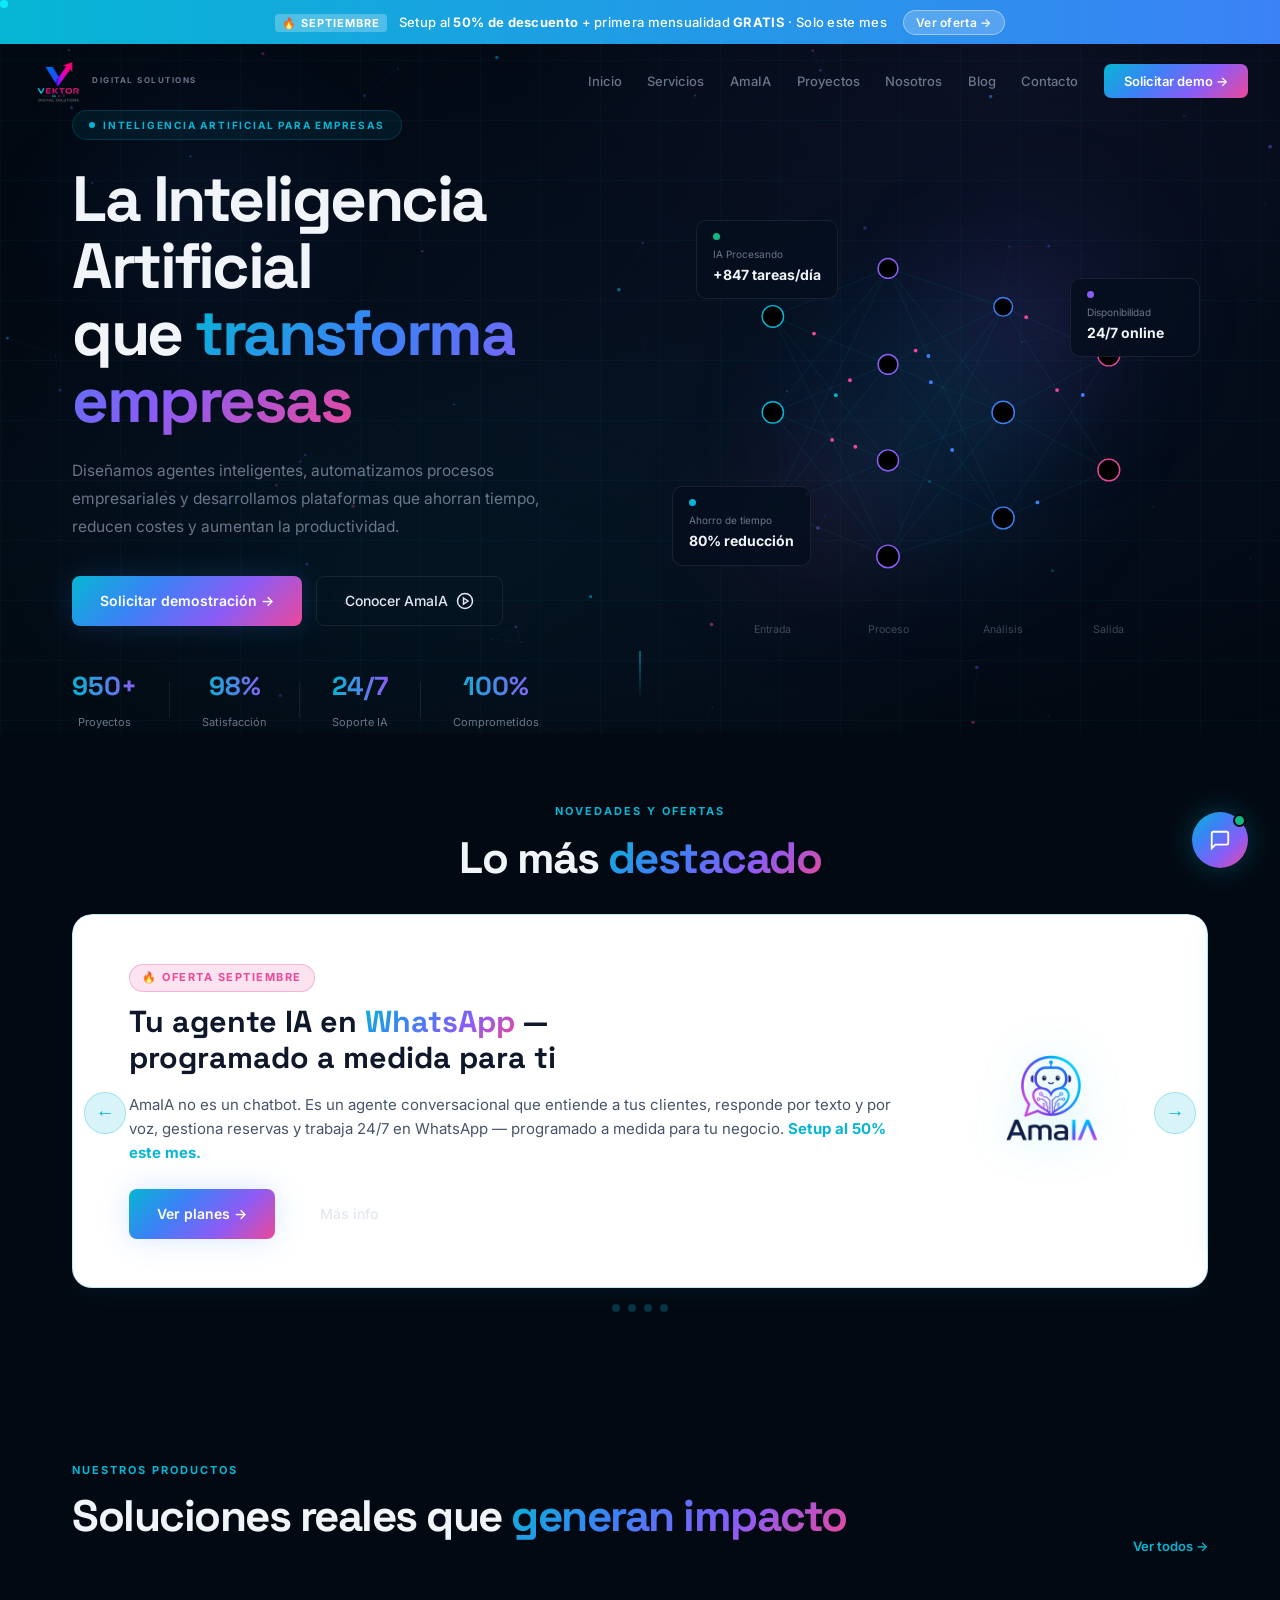
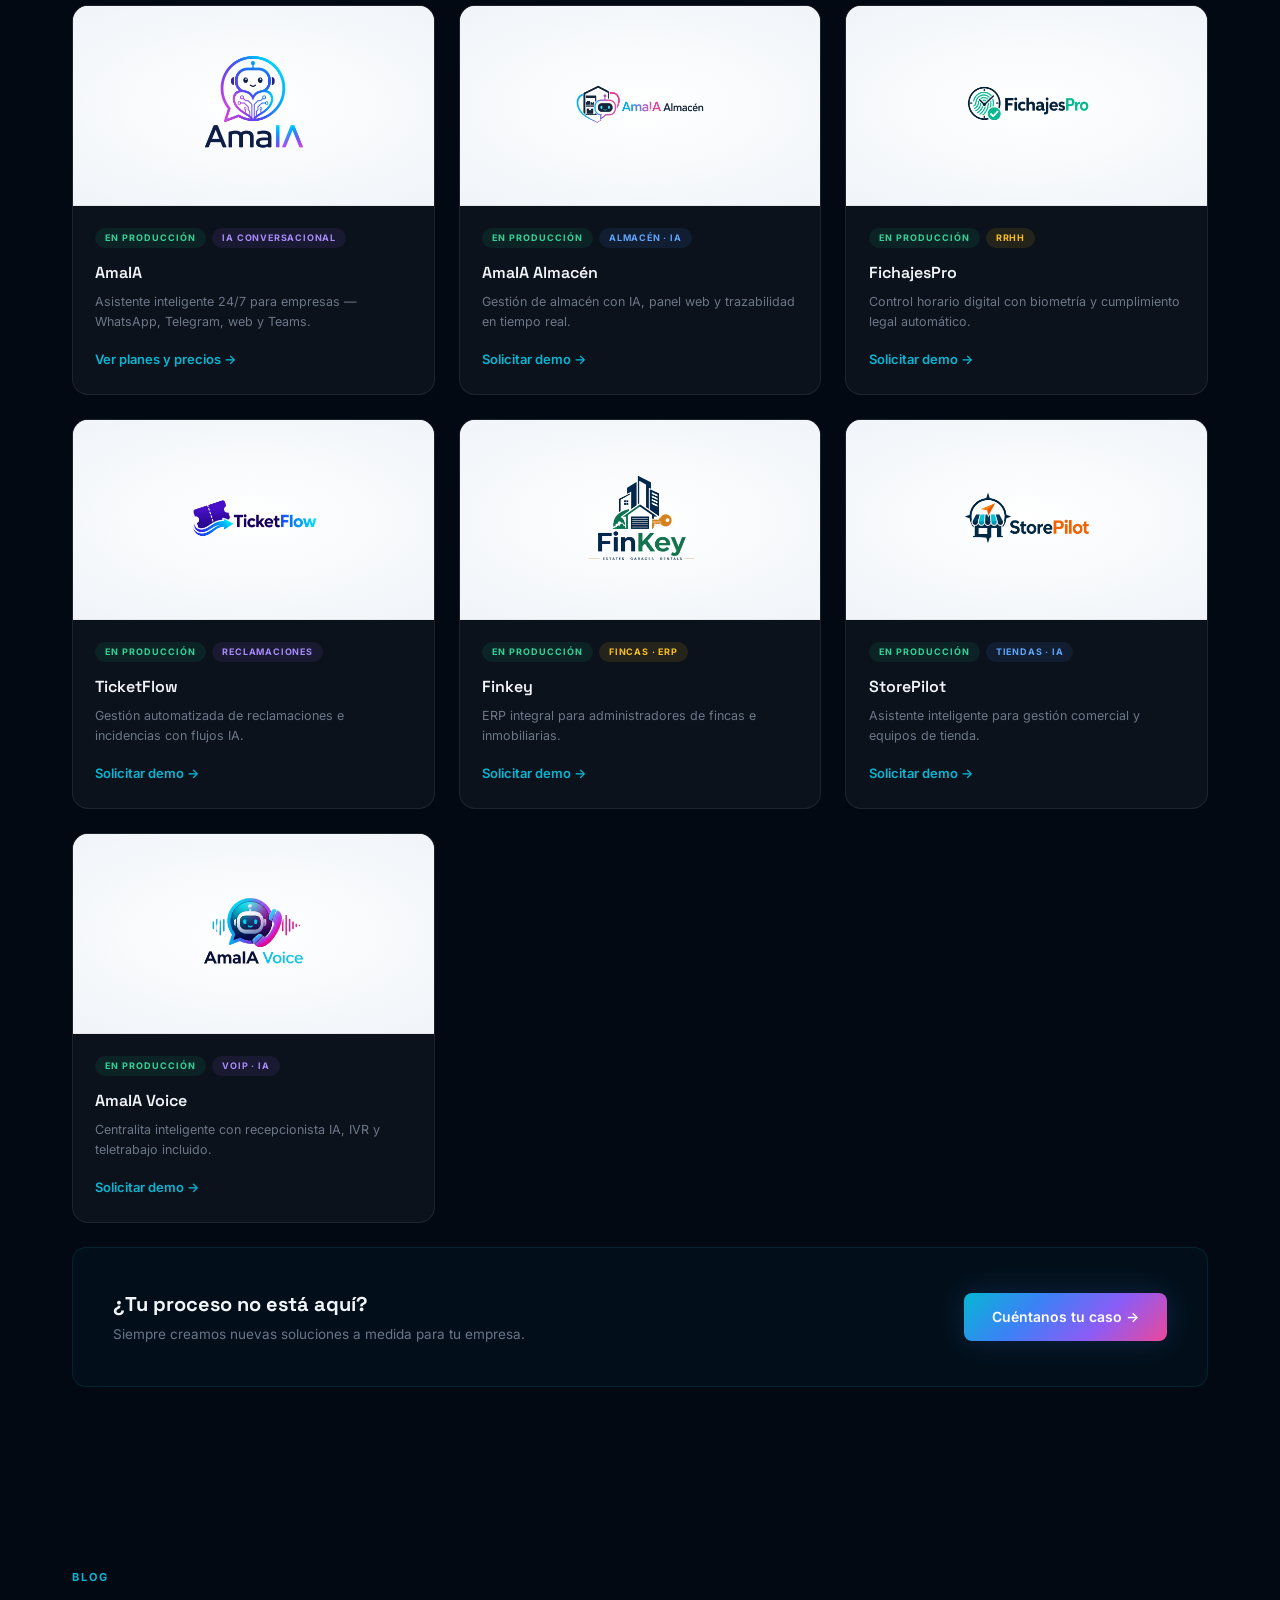
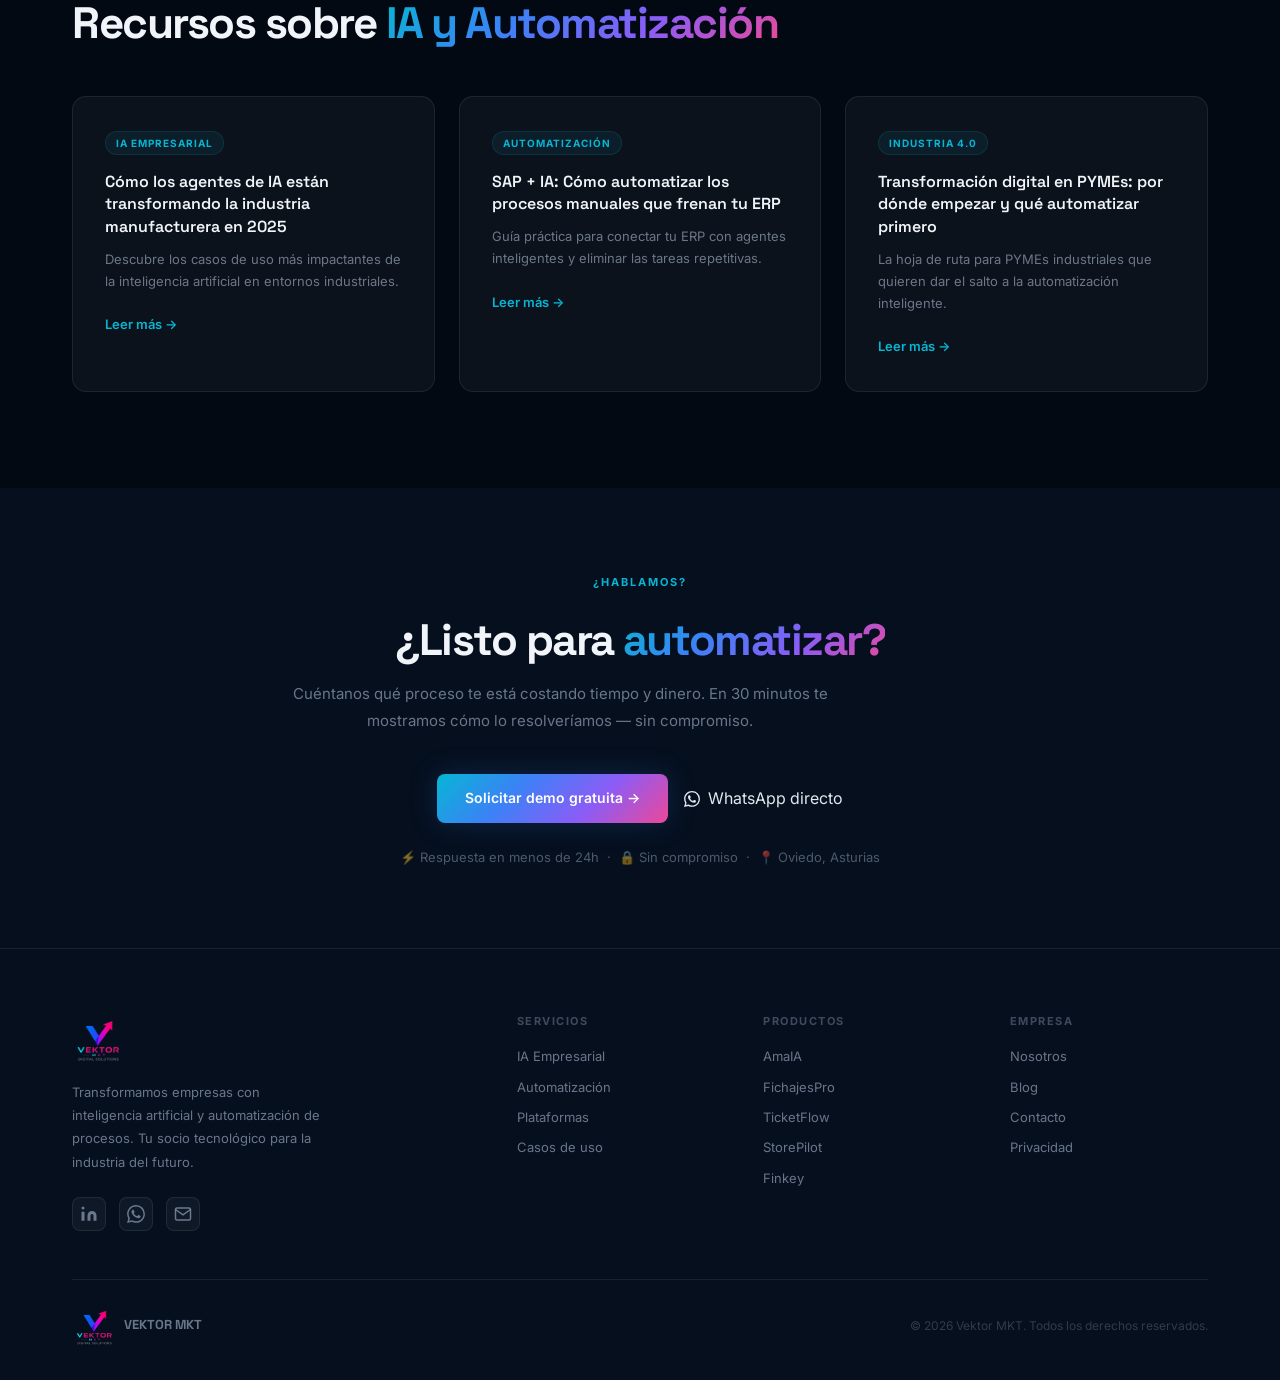
==== commit b2aef782: "fix: amaia hero restaurado + seccion AmaIA WhatsApp + blog y contacto como paginas independientes" ====
--- a/index.html
+++ b/index.html
@@ -3,18 +3,9 @@
 <head>
 <meta charset="UTF-8"/>
 <meta name="viewport" content="width=device-width,initial-scale=1.0"/>
-<title>Vektor MKT | Inteligencia Artificial y Automatización Empresarial</title>
-<meta name="description" content="Vektor MKT transforma empresas con IA, automatización de procesos y agentes inteligentes. Tu socio tecnológico para la transformación digital."/>
-<meta name="keywords" content="inteligencia artificial empresarial, automatización procesos, agentes IA, transformación digital, ERP, España"/>
-<meta name="author" content="Vektor MKT"/>
-<meta name="robots" content="index,follow"/>
+<title>Vektor MKT | IA y Automatización Empresarial</title>
+<meta name="description" content="Vektor MKT transforma empresas con IA, automatización de procesos y agentes inteligentes. Solicita demo."/>
 <link rel="canonical" href="https://vektormkt.es/"/>
-<meta property="og:type" content="website"/>
-<meta property="og:url" content="https://vektormkt.es/"/>
-<meta property="og:title" content="Vektor MKT | IA y Automatización Empresarial"/>
-<meta property="og:description" content="Transformamos empresas con inteligencia artificial, automatización de procesos y agentes inteligentes."/>
-<meta property="og:image" content="https://vektormkt.es/img/og-image.png"/>
-<script type="application/ld+json">{"@context":"https://schema.org","@type":"ProfessionalService","name":"Vektor MKT","url":"https://vektormkt.es","description":"Empresa especializada en inteligencia artificial empresarial y automatización de procesos.","email":"contacto@vektormkt.es","areaServed":"ES"}</script>
 <link rel="icon" type="image/png" href="img/icono.png"/>
 <link rel="preconnect" href="https://fonts.googleapis.com"/>
 <link rel="preconnect" href="https://fonts.gstatic.com" crossorigin/>
@@ -22,37 +13,37 @@
 <link rel="stylesheet" href="style.css"/>
 </head>
 <body>
-
-<!-- CURSOR -->
 <div id="cursor"></div>
 <div id="cursor-ring"></div>
-<!-- MOUSE GLOW -->
 <div id="mouse-glow"></div>
-
-<!-- ==================== NAV ==================== -->
+<!-- PROMO BAR -->
+<div id="promo-bar">
+  <span class="promo-badge">🔥 SEPTIEMBRE</span>
+  Setup al <strong>50% de descuento</strong> + primera mensualidad <strong>GRATIS</strong> &middot; Solo este mes
+  <a href="amaia.html#oferta" class="promo-cta">Ver oferta →</a>
+</div>
+<!-- NAV -->
 <nav id="navbar">
   <div class="nav-inner">
-    <a href="#hero" class="nav-logo">
-      <img src="img/logo_sf.png" alt="Vektor MKT"/>
+    <a href="index.html" class="nav-logo">
+      <img src="img/logo_sf.png" alt="Vektor MKT" class="nav-logo-img" loading="eager"/>
       <span class="nav-logo-sub">DIGITAL SOLUTIONS</span>
     </a>
     <ul class="nav-links" id="nav-links">
-      <li><a href="#hero" class="nav-link active">Inicio</a></li>
-      <li><a href="#servicios" class="nav-link">Servicios</a></li>
-      <li><a href="#amaia" class="nav-link">AmaIA</a></li>
-      <li><a href="#proyectos" class="nav-link">Proyectos</a></li>
-      <li><a href="#casos" class="nav-link">Casos de uso</a></li>
-      <li><a href="#nosotros" class="nav-link">Nosotros</a></li>
-      <li><a href="#blog" class="nav-link">Blog</a></li>
-      <li><a href="#contacto" class="nav-link">Contacto</a></li>
-      <li><a href="#contacto" class="btn-nav">Solicitar demostración →</a></li>
+      <li><a href="index.html" class="nav-link active">Inicio</a></li>
+      <li><a href="servicios.html" class="nav-link">Servicios</a></li>
+      <li><a href="amaia.html" class="nav-link">AmaIA</a></li>
+      <li><a href="proyectos.html" class="nav-link">Proyectos</a></li>
+      <li><a href="nosotros.html" class="nav-link">Nosotros</a></li>
+      <li><a href="blog.html" class="nav-link">Blog</a></li>
+      <li><a href="contacto.html" class="nav-link">Contacto</a></li>
+      <li><a href="contacto.html" class="btn-nav">Solicitar demo →</a></li>
     </ul>
     <button class="nav-toggle" id="nav-toggle" aria-label="Menú">
       <span></span><span></span><span></span>
     </button>
   </div>
 </nav>
-
 <!-- ==================== HERO ==================== -->
 <section id="hero">
   <canvas id="particle-canvas"></canvas>
@@ -73,8 +64,8 @@
         Diseñamos agentes inteligentes, automatizamos procesos empresariales y desarrollamos plataformas que ahorran tiempo, reducen costes y aumentan la productividad.
       </p>
       <div class="hero-btns">
-        <a href="#contacto" class="btn-primary">Solicitar demostración →</a>
-        <a href="#amaia" class="btn-ghost">
+        <a href="contacto.html" class="btn-primary">Solicitar demostración →</a>
+        <a href="amaia.html" class="btn-ghost">
           Conocer AmaIA
           <svg width="18" height="18" viewBox="0 0 24 24" fill="none" stroke="currentColor" stroke-width="2"><circle cx="12" cy="12" r="10"/><polygon points="10 8 16 12 10 16 10 8"/></svg>
         </a>
@@ -133,539 +124,168 @@
   </div>
 </section>
 
-<!-- ==================== SERVICIOS ==================== -->
-<section id="servicios" class="sec">
+<!-- OFFER SLIDER -->
+<section class="offer-slider-section">
   <div class="container">
-    <div class="sec-head reveal">
-      <span class="sec-tag">¿QUÉ HACEMOS?</span>
-      <h2 class="sec-h2">Soluciones <span class="grad-text">inteligentes</span> para empresas modernas</h2>
-    </div>
-    <div class="svc-grid">
-      <div class="svc-card reveal">
-        <div class="svc-icon">
-          <svg viewBox="0 0 40 40" fill="none" xmlns="http://www.w3.org/2000/svg" width="36" height="36">
-            <circle cx="20" cy="20" r="18" stroke="#06b6d4" stroke-width="1.5"/>
-            <circle cx="20" cy="20" r="6" fill="#06b6d4" opacity=".3"/>
-            <line x1="20" y1="2" x2="20" y2="8" stroke="#06b6d4" stroke-width="1.5"/>
-            <line x1="20" y1="32" x2="20" y2="38" stroke="#06b6d4" stroke-width="1.5"/>
-            <line x1="2" y1="20" x2="8" y2="20" stroke="#06b6d4" stroke-width="1.5"/>
-            <line x1="32" y1="20" x2="38" y2="20" stroke="#06b6d4" stroke-width="1.5"/>
-            <line x1="6" y1="6" x2="10" y2="10" stroke="#8b5cf6" stroke-width="1.5"/>
-            <line x1="30" y1="30" x2="34" y2="34" stroke="#8b5cf6" stroke-width="1.5"/>
-            <line x1="34" y1="6" x2="30" y2="10" stroke="#8b5cf6" stroke-width="1.5"/>
-            <line x1="10" y1="30" x2="6" y2="34" stroke="#8b5cf6" stroke-width="1.5"/>
-          </svg>
-        </div>
-        <h3>Inteligencia Artificial Empresarial</h3>
-        <p>Creamos agentes inteligentes que entienden, aprenden y asisten a tus equipos 24/7.</p>
-        <a href="#contacto" class="svc-link">Saber más →</a>
-      </div>
-      <div class="svc-card reveal">
-        <div class="svc-icon">
-          <svg viewBox="0 0 40 40" fill="none" xmlns="http://www.w3.org/2000/svg" width="36" height="36">
-            <rect x="4" y="4" width="14" height="14" rx="3" stroke="#8b5cf6" stroke-width="1.5"/>
-            <rect x="22" y="4" width="14" height="14" rx="3" stroke="#ec4899" stroke-width="1.5"/>
-            <rect x="4" y="22" width="14" height="14" rx="3" stroke="#06b6d4" stroke-width="1.5"/>
-            <rect x="22" y="22" width="14" height="14" rx="3" stroke="#8b5cf6" stroke-width="1.5"/>
-            <line x1="18" y1="11" x2="22" y2="11" stroke="#ec4899" stroke-width="1.5" stroke-dasharray="2,1"/>
-            <line x1="29" y1="18" x2="29" y2="22" stroke="#06b6d4" stroke-width="1.5" stroke-dasharray="2,1"/>
-          </svg>
-        </div>
-        <h3>Automatización de Procesos</h3>
-        <p>Automatizamos tareas repetitivas, integramos sistemas y eliminamos procesos manuales.</p>
-        <a href="#contacto" class="svc-link">Saber más →</a>
-      </div>
-      <div class="svc-card reveal">
-        <div class="svc-icon">
-          <svg viewBox="0 0 40 40" fill="none" xmlns="http://www.w3.org/2000/svg" width="36" height="36">
-            <rect x="3" y="3" width="34" height="24" rx="3" stroke="#06b6d4" stroke-width="1.5"/>
-            <line x1="3" y1="10" x2="37" y2="10" stroke="#06b6d4" stroke-width="1" opacity=".5"/>
-            <rect x="7" y="14" width="8" height="9" rx="1" fill="#8b5cf6" opacity=".4"/>
-            <rect x="17" y="17" width="8" height="6" rx="1" fill="#06b6d4" opacity=".4"/>
-            <rect x="27" y="12" width="6" height="11" rx="1" fill="#ec4899" opacity=".4"/>
-            <line x1="14" y1="31" x2="26" y2="31" stroke="#06b6d4" stroke-width="1.5"/>
-            <line x1="20" y1="27" x2="20" y2="31" stroke="#06b6d4" stroke-width="1.5"/>
-          </svg>
-        </div>
-        <h3>Plataformas Inteligentes</h3>
-        <p>Desarrollamos aplicaciones y dashboards que centralizan, analizan y visualizan tu negocio.</p>
-        <a href="#contacto" class="svc-link">Saber más →</a>
-      </div>
+    <div class="sec-head reveal" style="text-align:center;margin-bottom:2rem;">
+      <span class="sec-tag">NOVEDADES Y OFERTAS</span>
+      <h2 class="sec-h2">Lo más <span class="grad-text">destacado</span></h2>
+    </div>
+    <div class="os-slider-wrap">
+      <div class="os-slider" id="os-slider">
+
+        <!-- Slide 1: AmaIA Promo -->
+        <div class="os-slide">
+          <div class="os-slide-inner os-slide-promo">
+            <div class="os-slide-left">
+              <span class="os-badge os-badge-fire">🔥 Oferta septiembre</span>
+              <h3>Tu agente IA en <span class="grad-text">WhatsApp</span> —<br/>programado a medida para ti</h3>
+              <p>AmaIA no es un chatbot. Es un agente conversacional que entiende a tus clientes, responde por texto y por voz, gestiona reservas y trabaja 24/7 en WhatsApp — programado a medida para tu negocio. <strong style="color:#06b6d4;">Setup al 50% este mes.</strong></p>
+              <div style="display:flex;gap:1rem;flex-wrap:wrap;">
+                <a href="amaia.html#oferta" class="btn-primary">Ver planes →</a>
+                <a href="amaia.html" class="btn-ghost">Más info</a>
+              </div>
+            </div>
+            <div class="os-slide-right">
+              <img src="img/proyectos/amaia-logo.png" alt="AmaIA" class="os-prod-logo"/>
+            </div>
+          </div>
+        </div>
+
+        <!-- Slide 2: AmaIA Voice -->
+        <div class="os-slide">
+          <div class="os-slide-inner">
+            <div class="os-slide-left">
+              <span class="os-badge">NUEVO</span>
+              <h3>AmaIA Voice —<br/><span class="grad-text">Centralita inteligente</span></h3>
+              <p>Recepcionista virtual 24/7 con voz IA. Desvío automático a móvil, IVR inteligente y teletrabajo incluido desde el primer día.</p>
+              <a href="proyectos.html" class="btn-primary">Descubrir →</a>
+            </div>
+            <div class="os-slide-right">
+              <img src="img/proyectos/amaia-voice.png" alt="AmaIA Voice" class="os-prod-logo"/>
+            </div>
+          </div>
+        </div>
+
+        <!-- Slide 3: FichajesPro -->
+        <div class="os-slide">
+          <div class="os-slide-inner">
+            <div class="os-slide-left">
+              <span class="os-badge">EN PRODUCCIÓN</span>
+              <h3>FichajesPro —<br/><span class="grad-text">Control horario digital</span></h3>
+              <p>Biometría, gestión de turnos y cumplimiento legal automatizado. Reportes en tiempo real sin intervención manual.</p>
+              <a href="proyectos.html" class="btn-primary">Ver solución →</a>
+            </div>
+            <div class="os-slide-right">
+              <img src="img/proyectos/fichajespro-logo.png" alt="FichajesPro" class="os-prod-logo"/>
+            </div>
+          </div>
+        </div>
+
+        <!-- Slide 4: Finkey -->
+        <div class="os-slide">
+          <div class="os-slide-inner">
+            <div class="os-slide-left">
+              <span class="os-badge">SAAS</span>
+              <h3>Finkey ERP —<br/><span class="grad-text">Gestión de fincas</span></h3>
+              <p>Software integral para administradores de fincas e inmobiliarias. Comunidades, cuotas, incidencias y portal del propietario.</p>
+              <a href="proyectos.html" class="btn-primary">Ver solución →</a>
+            </div>
+            <div class="os-slide-right">
+              <img src="img/proyectos/finkey-logo.png" alt="Finkey" class="os-prod-logo"/>
+            </div>
+          </div>
+        </div>
+
+      </div><!-- /os-slider -->
+      <button class="os-prev" id="os-prev" aria-label="Anterior">&#8592;</button>
+      <button class="os-next" id="os-next" aria-label="Siguiente">&#8594;</button>
+      <div class="os-dots" id="os-dots"></div>
     </div>
   </div>
 </section>
 
-<!-- ==================== AMAIA ==================== -->
-<section id="amaia" class="sec sec-dark">
-  <div class="container">
-    <div class="amaia-grid">
-      <div class="amaia-left reveal">
-        <span class="sec-tag">CONOCE A TU ASISTENTE INTELIGENTE</span>
-        <div class="amaia-logo-header">
-          <img src="img/proyectos/amaia-logo.png" alt="AmaIA" class="amaia-header-logo"/>
-        </div>
-        <p class="amaia-sub">El asistente inteligente para empresas.</p>
-        <ul class="amaia-feats">
-          <li><span class="af-check">✓</span> Entiende documentos y bases de datos</li>
-          <li><span class="af-check">✓</span> Responde preguntas en lenguaje natural</li>
-          <li><span class="af-check">✓</span> Genera informes y análisis al instante</li>
-          <li><span class="af-check">✓</span> Automatiza procesos y tareas repetitivas</li>
-          <li><span class="af-check">✓</span> Integración con tus herramientas favoritas</li>
-          <li><span class="af-check">✓</span> Disponible 24/7 en todos tus canales</li>
-          <li><span class="af-check wapp">✓</span> Funciona en <strong>WhatsApp</strong> y <strong>Telegram</strong></li>
-        </ul>
-        <div class="amaia-channels">
-          <div class="amaia-channel">
-            <svg width="20" height="20" viewBox="0 0 24 24" fill="currentColor" style="color:#25d366"><path d="M17.472 14.382c-.297-.149-1.758-.867-2.03-.967-.273-.099-.471-.148-.67.15-.197.297-.767.966-.94 1.164-.173.199-.347.223-.644.075-.297-.15-1.255-.463-2.39-1.475-.883-.788-1.48-1.761-1.653-2.059-.173-.297-.018-.458.13-.606.134-.133.298-.347.446-.52.149-.174.198-.298.298-.497.099-.198.05-.371-.025-.52-.075-.149-.669-1.612-.916-2.207-.242-.579-.487-.5-.669-.51-.173-.008-.371-.01-.57-.01-.198 0-.52.074-.792.372-.272.297-1.04 1.016-1.04 2.479 0 1.462 1.065 2.875 1.213 3.074.149.198 2.096 3.2 5.077 4.487.709.306 1.262.489 1.694.625.712.227 1.36.195 1.871.118.571-.085 1.758-.719 2.006-1.413.248-.694.248-1.289.173-1.413-.074-.124-.272-.198-.57-.347m-5.421 7.403h-.004a9.87 9.87 0 01-5.031-1.378l-.361-.214-3.741.982.998-3.648-.235-.374a9.86 9.86 0 01-1.51-5.26c.001-5.45 4.436-9.884 9.888-9.884 2.64 0 5.122 1.03 6.988 2.898a9.825 9.825 0 012.893 6.994c-.003 5.45-4.437 9.884-9.885 9.884m8.413-18.297A11.815 11.815 0 0012.05 0C5.495 0 .16 5.335.157 11.892c0 2.096.547 4.142 1.588 5.945L.057 24l6.305-1.654a11.882 11.882 0 005.683 1.448h.005c6.554 0 11.89-5.335 11.893-11.893a11.821 11.821 0 00-3.48-8.413z"/></svg>
-            WhatsApp
-          </div>
-          <div class="amaia-channel">
-            <svg width="20" height="20" viewBox="0 0 24 24" fill="currentColor" style="color:#2aabee"><path d="M11.944 0A12 12 0 0 0 0 12a12 12 0 0 0 12 12 12 12 0 0 0 12-12A12 12 0 0 0 12 0a12 12 0 0 0-.056 0zm4.962 7.224c.1-.002.321.023.465.14a.506.506 0 0 1 .171.325c.016.093.036.306.02.472-.18 1.898-.962 6.502-1.36 8.627-.168.9-.499 1.201-.82 1.23-.696.065-1.225-.46-1.9-.902-1.056-.693-1.653-1.124-2.678-1.8-1.185-.78-.417-1.21.258-1.91.177-.184 3.247-2.977 3.307-3.23.007-.032.014-.15-.056-.212s-.174-.041-.249-.024c-.106.024-1.793 1.14-5.061 3.345-.48.33-.913.49-1.302.48-.428-.008-1.252-.241-1.865-.44-.752-.245-1.349-.374-1.297-.789.027-.216.325-.437.893-.663 3.498-1.524 5.83-2.529 6.998-3.014 3.332-1.386 4.025-1.627 4.476-1.635z"/></svg>
-            Telegram
-          </div>
-          <div class="amaia-channel">
-            <svg width="20" height="20" viewBox="0 0 24 24" fill="none" stroke="currentColor" stroke-width="2" style="color:#06b6d4"><path d="M21 15a2 2 0 01-2 2H7l-4 4V5a2 2 0 012-2h14a2 2 0 012 2z"/></svg>
-            Web Chat
-          </div>
-          <div class="amaia-channel">
-            <svg width="20" height="20" viewBox="0 0 24 24" fill="currentColor" style="color:#7b83eb"><path d="M19.952 1.651a.75.75 0 01.298.599V16.303a3 3 0 01-2.176 2.884l-1.32.377a2.553 2.553 0 11-1.403-4.909l2.311-.66a1.5 1.5 0 001.088-1.442V6.994l-9 2.572V19.2a3 3 0 01-2.176 2.884l-1.32.377a2.553 2.553 0 11-1.402-4.909l2.31-.66A1.5 1.5 0 008.25 15.45V5.251a.75.75 0 01.544-.721l10.5-3a.75.75 0 01.658.121z"/></svg>
-            Teams / ERP
-          </div>
-        </div>
-        <a href="#contacto" class="btn-primary" style="margin-top:2rem;display:inline-flex;">Ver demostración en vivo →</a>
-      </div>
-      <div class="amaia-right reveal">
-        <div class="amaia-mockup">
-          <!-- Chat sidebar -->
-          <div class="amaia-sidebar">
-            <div class="am-sidebar-header">
-              <div class="am-avatar">
-                <svg width="28" height="28" viewBox="0 0 40 40" fill="none"><circle cx="20" cy="20" r="19" stroke="#06b6d4" stroke-width="1.5"/><circle cx="20" cy="15" r="6" fill="#06b6d4" opacity=".5"/><path d="M8 35c0-6.627 5.373-12 12-12s12 5.373 12 12" stroke="#06b6d4" stroke-width="1.5"/></svg>
-              </div>
-              <div>
-                <div class="am-name">AmaIA <span class="am-online">● En línea</span></div>
-              </div>
-            </div>
-            <div class="am-sidebar-actions">
-              <div class="am-action am-action-active">+ Nuevo chat</div>
-              <div class="am-action">💬 Conversaciones</div>
-              <div class="am-action">📄 Documentos</div>
-              <div class="am-action">📊 Informes</div>
-              <div class="am-action">⚙️ Ajustes</div>
-            </div>
-          </div>
-          <!-- Chat main -->
-          <div class="amaia-chat">
-            <div class="ac-question">¿Cuáles fueron las ventas del último trimestre por región?</div>
-            <div class="ac-response">
-              <div class="ac-resp-header">
-                <div class="ac-av" style="background:transparent;padding:1px;"><img src="img/proyectos/amaia-logo.png" alt="AmaIA" style="width:22px;height:22px;object-fit:contain;border-radius:50%;"/></div>
-                <span>AmaIA · Ahora mismo</span>
-              </div>
-              <p class="ac-text">Aquí tienes el resumen de ventas del último trimestre agrupado por región:</p>
-              <table class="ac-table">
-                <thead><tr><th>Región</th><th>Ventas</th><th>Variación</th></tr></thead>
-                <tbody>
-                  <tr><td>Europa</td><td>1.250.000 €</td><td class="pos">+18.4%</td></tr>
-                  <tr><td>América</td><td>980.000 €</td><td class="pos">+12.7%</td></tr>
-                  <tr><td>Asia</td><td>760.000 €</td><td class="pos">+24.1%</td></tr>
-                  <tr><td>África</td><td>310.000 €</td><td class="pos">+9.3%</td></tr>
-                </tbody>
-              </table>
-              <p class="ac-follow">¿Quieres que genere un gráfico con estos datos?</p>
-            </div>
-            <div class="ac-input-row">
-              <input type="text" placeholder="Escribe tu mensaje..." class="ac-input" readonly/>
-              <button class="ac-send">
-                <svg width="16" height="16" viewBox="0 0 24 24" fill="none" stroke="currentColor" stroke-width="2.5"><line x1="22" y1="2" x2="11" y2="13"/><polygon points="22 2 15 22 11 13 2 9 22 2"/></svg>
-              </button>
-            </div>
-          </div>
-
-        </div>
-      </div>
-    </div>
-  </div>
-</section>
-
-<!-- ==================== AUTOMATIZACIÓN ==================== -->
-<section id="automatizacion" class="sec">
-  <div class="container">
-    <div class="sec-head reveal">
-      <span class="sec-tag">AUTOMATIZACIÓN DE PROCESOS</span>
-      <h2 class="sec-h2">De procesos manuales a <span class="grad-text">flujos</span> inteligentes</h2>
-    </div>
-    <div class="auto-flow reveal">
-      <div class="af-step">
-        <div class="af-icon">
-          <svg width="32" height="32" viewBox="0 0 40 40" fill="none"><rect x="5" y="8" width="30" height="24" rx="3" stroke="#06b6d4" stroke-width="1.5"/><line x1="5" y1="15" x2="35" y2="15" stroke="#06b6d4" stroke-width="1" opacity=".4"/><rect x="9" y="19" width="7" height="9" rx="1" fill="#06b6d4" opacity=".3"/><rect x="18" y="22" width="7" height="6" rx="1" fill="#8b5cf6" opacity=".3"/></svg>
-        </div>
-        <div class="af-label">Datos y documentos</div>
-        <div class="af-sub">Emails, PDFs, Excel,<br/>formularios, ERPs…</div>
-      </div>
-      <div class="af-arrow">→</div>
-      <div class="af-step af-step-highlight">
-        <div class="af-icon">
-          <svg width="32" height="32" viewBox="0 0 40 40" fill="none"><circle cx="20" cy="20" r="15" stroke="#8b5cf6" stroke-width="1.5"/><circle cx="20" cy="20" r="7" fill="#8b5cf6" opacity=".2"/><line x1="20" y1="5" x2="20" y2="10" stroke="#8b5cf6" stroke-width="1.5"/><line x1="20" y1="30" x2="20" y2="35" stroke="#8b5cf6" stroke-width="1.5"/><line x1="5" y1="20" x2="10" y2="20" stroke="#8b5cf6" stroke-width="1.5"/><line x1="30" y1="20" x2="35" y2="20" stroke="#8b5cf6" stroke-width="1.5"/></svg>
-        </div>
-        <div class="af-label">AmaIA interpreta</div>
-        <div class="af-sub">Lee, entiende y clasifica<br/>la información.</div>
-      </div>
-      <div class="af-arrow">→</div>
-      <div class="af-step">
-        <div class="af-icon">
-          <svg width="32" height="32" viewBox="0 0 40 40" fill="none"><circle cx="20" cy="20" r="14" stroke="#ec4899" stroke-width="1.5"/><path d="M14 20l4 4 8-8" stroke="#ec4899" stroke-width="2" stroke-linecap="round" stroke-linejoin="round"/></svg>
-        </div>
-        <div class="af-label">Ejecuta acciones</div>
-        <div class="af-sub">Automatiza tareas en tus<br/>sistemas y herramientas.</div>
-      </div>
-      <div class="af-arrow">→</div>
-      <div class="af-step">
-        <div class="af-icon">
-          <svg width="32" height="32" viewBox="0 0 40 40" fill="none"><rect x="5" y="5" width="30" height="30" rx="3" stroke="#06b6d4" stroke-width="1.5"/><line x1="13" y1="30" x2="13" y2="18" stroke="#06b6d4" stroke-width="2.5" stroke-linecap="round"/><line x1="21" y1="30" x2="21" y2="12" stroke="#8b5cf6" stroke-width="2.5" stroke-linecap="round"/><line x1="29" y1="30" x2="29" y2="20" stroke="#ec4899" stroke-width="2.5" stroke-linecap="round"/></svg>
-        </div>
-        <div class="af-label">Resultados</div>
-        <div class="af-sub">Datos organizados, informes<br/>y decisiones inteligentes.</div>
-      </div>
-    </div>
-  </div>
-</section>
-
-<!-- ==================== CASOS DE USO ==================== -->
-<section id="casos" class="sec sec-dark">
-  <div class="container">
-    <div class="sec-head reveal">
-      <span class="sec-tag">CASOS DE USO</span>
-      <h2 class="sec-h2">Aplicamos IA y automatización en <span class="grad-text">todas las áreas</span></h2>
-    </div>
-    <div class="casos-grid">
-      <div class="caso-item reveal" data-area="RRHH">
-        <div class="caso-icon">👥</div>
-        <div class="caso-label">RRHH</div>
-      </div>
-      <div class="caso-item reveal" data-area="Compras">
-        <div class="caso-icon">🛒</div>
-        <div class="caso-label">Compras</div>
-      </div>
-      <div class="caso-item reveal" data-area="Finanzas">
-        <div class="caso-icon">💰</div>
-        <div class="caso-label">Finanzas</div>
-      </div>
-      <div class="caso-item reveal" data-area="Producción">
-        <div class="caso-icon">🏭</div>
-        <div class="caso-label">Producción</div>
-      </div>
-      <div class="caso-item reveal" data-area="Almacén">
-        <div class="caso-icon">📦</div>
-        <div class="caso-label">Almacén</div>
-      </div>
-      <div class="caso-item reveal" data-area="Reclamaciones">
-        <div class="caso-icon">📋</div>
-        <div class="caso-label">Reclamaciones</div>
-      </div>
-      <div class="caso-item reveal" data-area="Atención al cliente">
-        <div class="caso-icon">💬</div>
-        <div class="caso-label">Atención al cliente</div>
-      </div>
-      <div class="caso-item reveal" data-area="Control horario">
-        <div class="caso-icon">🕐</div>
-        <div class="caso-label">Control horario</div>
-      </div>
-      <div class="caso-item reveal" data-area="SAP / ERP">
-        <div class="caso-icon">⚙️</div>
-        <div class="caso-label">SAP / ERP</div>
-      </div>
-      <div class="caso-item reveal" data-area="Más casos">
-        <div class="caso-icon">+</div>
-        <div class="caso-label">Más casos</div>
-      </div>
-    </div>
-  </div>
-</section>
-
-<!-- ==================== PROYECTOS ==================== -->
-<section id="proyectos" class="sec">
+<!-- PRODUCT GRID -->
+<section class="products-home-section sec">
   <div class="container">
     <div class="sec-head reveal" style="display:flex;align-items:flex-end;justify-content:space-between;flex-wrap:wrap;gap:1rem;">
       <div>
-        <span class="sec-tag">PROYECTOS DESTACADOS</span>
+        <span class="sec-tag">NUESTROS PRODUCTOS</span>
         <h2 class="sec-h2">Soluciones reales que <span class="grad-text">generan impacto</span></h2>
       </div>
-      <a href="#contacto" class="proj-ver-todos">Ver todos los proyectos →</a>
+      <a href="proyectos.html" class="proj-ver-todos">Ver todos →</a>
     </div>
     <div class="proj-grid proj-grid-5">
-      <!-- AmaIA -->
-      <div class="proj-card reveal">
-        <div class="proj-logo-wrap">
-          <img src="img/proyectos/amaia-logo.png" alt="AmaIA" class="proj-logo-img"/>
-        </div>
-        <div class="proj-body">
-          <div class="proj-tags-row">
-            <span class="proj-status status-prod">En producción</span>
-            <span class="ptag ptag-purple">IA Conversacional</span>
-          </div>
+      <div class="proj-card reveal">
+        <div class="proj-logo-wrap"><img src="img/proyectos/amaia-logo.png" alt="AmaIA" class="proj-logo-img"/></div>
+        <div class="proj-body">
+          <div class="proj-tags-row"><span class="proj-status status-prod">En producción</span><span class="ptag ptag-purple">IA Conversacional</span></div>
           <h3>AmaIA</h3>
-          <p>Asistente inteligente empresarial. Entiende documentos, responde preguntas, automatiza tareas y opera 24/7 en WhatsApp, Telegram, Teams y web.</p>
-          <div class="proj-channels-mini">
-            <span class="pchan pchan-wa">WhatsApp</span>
-            <span class="pchan pchan-tg">Telegram</span>
-            <span class="pchan pchan-web">Web</span>
-          </div>
-          <a href="https://wa.me/34642895833" target="_blank" class="proj-link">Probar en WhatsApp →</a>
-        </div>
-      </div>
-      <!-- AmaIA Almacén -->
-      <div class="proj-card reveal">
-        <div class="proj-logo-wrap">
-          <img src="img/proyectos/amaia-almacen-logo.png" alt="AmaIA Almacén" class="proj-logo-img"/>
-        </div>
-        <div class="proj-body">
-          <div class="proj-tags-row">
-            <span class="proj-status status-prod">En producción</span>
-            <span class="ptag ptag-blue">Almacén · IA</span>
-          </div>
+          <p>Asistente inteligente 24/7 para empresas — WhatsApp, Telegram, web y Teams.</p>
+          <a href="amaia.html" class="proj-link">Ver planes y precios →</a>
+        </div>
+      </div>
+      <div class="proj-card reveal">
+        <div class="proj-logo-wrap"><img src="img/proyectos/amaia-almacen-logo.png" alt="AmaIA Almacén" class="proj-logo-img"/></div>
+        <div class="proj-body">
+          <div class="proj-tags-row"><span class="proj-status status-prod">En producción</span><span class="ptag ptag-blue">Almacén · IA</span></div>
           <h3>AmaIA Almacén</h3>
-          <p>Sistema completo de gestión de almacén con IA. Bot de Telegram para operarios, panel web de administración, mapa visual de ubicaciones, importación de stock y trazabilidad en tiempo real.</p>
-          <a href="#contacto" class="proj-link">Solicitar demo →</a>
-        </div>
-      </div>
-      <!-- FichajesPro -->
-      <div class="proj-card reveal">
-        <div class="proj-logo-wrap">
-          <img src="img/proyectos/fichajespro-logo.png" alt="FichajesPro" class="proj-logo-img"/>
-        </div>
-        <div class="proj-body">
-          <div class="proj-tags-row">
-            <span class="proj-status status-prod">En producción</span>
-            <span class="ptag ptag-yellow">RRHH</span>
-          </div>
+          <p>Gestión de almacén con IA, panel web y trazabilidad en tiempo real.</p>
+          <a href="proyectos.html" class="proj-link">Solicitar demo →</a>
+        </div>
+      </div>
+      <div class="proj-card reveal">
+        <div class="proj-logo-wrap"><img src="img/proyectos/fichajespro-logo.png" alt="FichajesPro" class="proj-logo-img"/></div>
+        <div class="proj-body">
+          <div class="proj-tags-row"><span class="proj-status status-prod">En producción</span><span class="ptag ptag-yellow">RRHH</span></div>
           <h3>FichajesPro</h3>
-          <p>Control horario digital con biometría, gestión de turnos y cumplimiento legal automatizado. Reportes en tiempo real sin intervención manual.</p>
-          <a href="#contacto" class="proj-link">Solicitar demo →</a>
-        </div>
-      </div>
-      <!-- TicketFlow -->
-      <div class="proj-card reveal">
-        <div class="proj-logo-wrap">
-          <img src="img/proyectos/ticketflow-logo.png" alt="TicketFlow" class="proj-logo-img"/>
-        </div>
-        <div class="proj-body">
-          <div class="proj-tags-row">
-            <span class="proj-status status-prod">En producción</span>
-            <span class="ptag ptag-purple">Reclamaciones</span>
-          </div>
+          <p>Control horario digital con biometría y cumplimiento legal automático.</p>
+          <a href="proyectos.html" class="proj-link">Solicitar demo →</a>
+        </div>
+      </div>
+      <div class="proj-card reveal">
+        <div class="proj-logo-wrap"><img src="img/proyectos/ticketflow-logo.png" alt="TicketFlow" class="proj-logo-img"/></div>
+        <div class="proj-body">
+          <div class="proj-tags-row"><span class="proj-status status-prod">En producción</span><span class="ptag ptag-purple">Reclamaciones</span></div>
           <h3>TicketFlow</h3>
-          <p>Plataforma de gestión automatizada de reclamaciones e incidencias. Registro, clasificación y resolución con flujos inteligentes y asistencia IA.</p>
-          <a href="#contacto" class="proj-link">Solicitar demo →</a>
-        </div>
-      </div>
-      <!-- StorePilot -->
-      <div class="proj-card reveal">
-        <div class="proj-logo-wrap">
-          <img src="img/proyectos/storepilot-logo.png" alt="StorePilot" class="proj-logo-img"/>
-        </div>
-        <div class="proj-body">
-          <div class="proj-tags-row">
-            <span class="proj-status status-prod">En producción</span>
-            <span class="ptag ptag-blue">Tiendas · IA</span>
-          </div>
+          <p>Gestión automatizada de reclamaciones e incidencias con flujos IA.</p>
+          <a href="proyectos.html" class="proj-link">Solicitar demo →</a>
+        </div>
+      </div>
+      <div class="proj-card reveal">
+        <div class="proj-logo-wrap"><img src="img/proyectos/finkey-logo.png" alt="Finkey" class="proj-logo-img"/></div>
+        <div class="proj-body">
+          <div class="proj-tags-row"><span class="proj-status status-prod">En producción</span><span class="ptag ptag-yellow">Fincas · ERP</span></div>
+          <h3>Finkey</h3>
+          <p>ERP integral para administradores de fincas e inmobiliarias.</p>
+          <a href="proyectos.html" class="proj-link">Solicitar demo →</a>
+        </div>
+      </div>
+      <div class="proj-card reveal">
+        <div class="proj-logo-wrap"><img src="img/proyectos/storepilot-logo.png" alt="StorePilot" class="proj-logo-img"/></div>
+        <div class="proj-body">
+          <div class="proj-tags-row"><span class="proj-status status-prod">En producción</span><span class="ptag ptag-blue">Tiendas · IA</span></div>
           <h3>StorePilot</h3>
-          <p>Asistente inteligente para gestión comercial. Automatiza la consulta de información de productos, stock y ventas para equipos de tienda.</p>
-          <a href="#contacto" class="proj-link">Solicitar demo →</a>
-        </div>
-      </div>
-      <!-- Finkey -->
-      <div class="proj-card reveal">
-        <div class="proj-logo-wrap">
-          <img src="img/proyectos/finkey-logo.png" alt="Finkey" class="proj-logo-img"/>
-        </div>
-        <div class="proj-body">
-          <div class="proj-tags-row">
-            <span class="proj-status status-prod">En producción</span>
-            <span class="ptag ptag-yellow">Fincas · ERP</span>
-          </div>
-          <h3>Finkey</h3>
-          <p>Software de gestión integral para administradores de fincas e inmobiliarias. Comunidades, propietarios, cuotas, incidencias, votaciones y portal del propietario, todo en un solo panel.</p>
-          <a href="#contacto" class="proj-link">Solicitar demo →</a>
-        </div>
-      </div>
-      <!-- AmaIA Voice -->
-      <div class="proj-card reveal">
-        <div class="proj-logo-wrap">
-          <img src="img/proyectos/amaia-voice.png" alt="AmaIA Voice" class="proj-logo-img"/>
-        </div>
-        <div class="proj-body">
-          <div class="proj-tags-row">
-            <span class="proj-status status-prod">En producción</span>
-            <span class="ptag ptag-purple">VoIP · IA</span>
-          </div>
+          <p>Asistente inteligente para gestión comercial y equipos de tienda.</p>
+          <a href="proyectos.html" class="proj-link">Solicitar demo →</a>
+        </div>
+      </div>
+      <div class="proj-card reveal">
+        <div class="proj-logo-wrap"><img src="img/proyectos/amaia-voice.png" alt="AmaIA Voice" class="proj-logo-img"/></div>
+        <div class="proj-body">
+          <div class="proj-tags-row"><span class="proj-status status-prod">En producción</span><span class="ptag ptag-purple">VoIP · IA</span></div>
           <h3>AmaIA Voice</h3>
-          <p>Moderniza tu centralita con IA. Recepcionista virtual 24/7, IVR con voz generada por inteligencia artificial, desvío automático de llamadas a móvil y cero dependencia de hardware obsoleto. Teletrabajo incluido desde el primer día.</p>
-          <a href="#contacto" class="proj-link">Solicitar demo →</a>
+          <p>Centralita inteligente con recepcionista IA, IVR y teletrabajo incluido.</p>
+          <a href="proyectos.html" class="proj-link">Solicitar demo →</a>
         </div>
       </div>
     </div>
     <div class="proj-custom-banner reveal">
-      <div>
-        <h3>¿Tu proceso no está aquí?</h3>
-        <p>Siempre estamos dispuestos a crear nuevas soluciones a medida para tu empresa.</p>
-      </div>
-      <a href="#contacto" class="btn-primary">Cuéntanos tu caso →</a>
+      <div><h3>¿Tu proceso no está aquí?</h3><p>Siempre creamos nuevas soluciones a medida para tu empresa.</p></div>
+      <a href="contacto.html" class="btn-primary">Cuéntanos tu caso →</a>
     </div>
   </div>
 </section>
-
-<!-- ==================== TECNOLOGÍAS ==================== -->
-<section id="tecnologias" class="sec sec-dark">
-  <div class="container">
-    <div class="sec-head reveal">
-      <span class="sec-tag">TECNOLOGÍAS QUE UTILIZAMOS</span>
-    </div>
-    <div class="tech-strip">
-      <div class="tech-item reveal"><div class="tech-logo tech-claude">✦ Claude</div></div>
-      <div class="tech-item reveal"><div class="tech-logo tech-openai">⬡ OpenAI</div></div>
-      <div class="tech-item reveal"><div class="tech-logo"><span class="tech-emoji">🐍</span>Python</div></div>
-      <div class="tech-item reveal"><div class="tech-logo"><span class="tech-emoji">🟢</span>Node.js</div></div>
-      <div class="tech-item reveal"><div class="tech-logo"><span class="tech-emoji">⚛️</span>React</div></div>
-      <div class="tech-item reveal"><div class="tech-logo"><span class="tech-emoji">🐘</span>PostgreSQL</div></div>
-      <div class="tech-item reveal"><div class="tech-logo"><span class="tech-emoji">🐳</span>Docker</div></div>
-      <div class="tech-item reveal"><div class="tech-logo tech-sap">SAP</div></div>
-      <div class="tech-item reveal"><div class="tech-logo tech-oracle">Oracle</div></div>
-      <div class="tech-item reveal"><div class="tech-logo"><span class="tech-emoji">☁️</span>Microsoft Azure</div></div>
-      <div class="tech-item reveal"><div class="tech-logo"><span class="tech-emoji">🖥️</span>VMware</div></div>
-      <div class="tech-item reveal"><div class="tech-logo tech-n8n">n8n</div></div>
-      <div class="tech-item reveal"><div class="tech-logo"><span class="tech-emoji">+</span></div></div>
-    </div>
-  </div>
-</section>
-
-<!-- ==================== STATS ==================== -->
-<section id="stats" class="sec stats-section">
-  <div class="container">
-    <div class="stats-grid">
-      <div class="stat-item reveal">
-        <div class="stat-icon">⏱️</div>
-        <div class="stat-num" data-count="12450" data-suffix="+">0+</div>
-        <div class="stat-label">Horas ahorradas<br/>a nuestros clientes</div>
-      </div>
-      <div class="stat-item reveal">
-        <div class="stat-icon">🔄</div>
-        <div class="stat-num" data-count="230" data-suffix="+">0+</div>
-        <div class="stat-label">Procesos automatizados<br/>con IA</div>
-      </div>
-      <div class="stat-item reveal">
-        <div class="stat-icon">⚡</div>
-        <div class="stat-num">35-70%</div>
-        <div class="stat-label">Reducción promedio<br/>de tiempos operativos</div>
-      </div>
-      <div class="stat-item reveal">
-        <div class="stat-icon">🤖</div>
-        <div class="stat-num">24/7</div>
-        <div class="stat-label">Agentes inteligentes<br/>siempre disponibles</div>
-      </div>
-      <div class="stat-item reveal">
-        <div class="stat-icon">📈</div>
-        <div class="stat-num" data-count="320" data-suffix="%">0%</div>
-        <div class="stat-label">ROI promedio en los<br/>primeros 6 meses</div>
-      </div>
-    </div>
-  </div>
-</section>
-
-<!-- ==================== METODOLOGÍA ==================== -->
-<section id="metodologia" class="sec">
-  <div class="container">
-    <div class="sec-head reveal">
-      <span class="sec-tag">NUESTRA METODOLOGÍA</span>
-      <h2 class="sec-h2">Cómo lo hacemos <span class="grad-text">realidad</span></h2>
-    </div>
-    <div class="method-timeline">
-      <div class="mt-step reveal">
-        <div class="mt-num">1</div>
-        <div class="mt-content">
-          <h4>Analizamos</h4>
-          <p>Estudiamos tus procesos, sistemas actuales y necesidades reales de tu empresa.</p>
-        </div>
-      </div>
-      <div class="mt-step reveal">
-        <div class="mt-num">2</div>
-        <div class="mt-content">
-          <h4>Diseñamos</h4>
-          <p>Arquitectura de la solución adaptada exactamente a tu caso de uso.</p>
-        </div>
-      </div>
-      <div class="mt-step reveal">
-        <div class="mt-num">3</div>
-        <div class="mt-content">
-          <h4>Automatizamos</h4>
-          <p>Implementamos y conectamos todos los flujos y procesos definidos.</p>
-        </div>
-      </div>
-      <div class="mt-step reveal">
-        <div class="mt-num">4</div>
-        <div class="mt-content">
-          <h4>Integramos</h4>
-          <p>Conectamos con tus sistemas actuales sin disrupciones ni fricciones.</p>
-        </div>
-      </div>
-      <div class="mt-step reveal">
-        <div class="mt-num">5</div>
-        <div class="mt-content">
-          <h4>Mejoramos</h4>
-          <p>Optimización continua, soporte permanente y nuevas soluciones a medida.</p>
-        </div>
-      </div>
-    </div>
-  </div>
-</section>
-
-<!-- ==================== POR QUÉ ==================== -->
-<section id="nosotros" class="sec sec-dark">
-  <div class="container">
-    <div class="sec-head reveal">
-      <span class="sec-tag">¿POR QUÉ VEKTOR MKT?</span>
-      <h2 class="sec-h2">No solo desarrollamos software.<br/><span class="grad-text">Transformamos empresas.</span></h2>
-      <p class="sec-sub-text">Experiencia real en entornos industriales. Somos el socio tecnológico que tu empresa necesita para dar el salto a la automatización inteligente.</p>
-    </div>
-    <div class="why-grid">
-      <div class="why-card reveal">
-        <div class="why-num">15+</div>
-        <h4>Años de experiencia técnica</h4>
-        <p>Infraestructura, sistemas e integración en entornos de producción industrial real.</p>
-      </div>
-      <div class="why-card reveal">
-        <div class="why-num">IA</div>
-        <h4>Aplicada, no teórica</h4>
-        <p>IA donde duele: en planta, en procesos, en operaciones. Resultados medibles desde el primer mes.</p>
-      </div>
-      <div class="why-card reveal">
-        <div class="why-num">∞</div>
-        <h4>Siempre más soluciones</h4>
-        <p>Siempre dispuestos a crear nuevas soluciones a medida. Tu problema, nuestra solución.</p>
-      </div>
-    </div>
-  </div>
-</section>
-
-<!-- ==================== CTA BANNER ==================== -->
-<section class="cta-banner">
-  <div class="container">
-    <div class="cta-inner reveal">
-      <div class="cta-orb cta-orb-1"></div>
-      <div class="cta-orb cta-orb-2"></div>
-      <h2>¿Listo para transformar<br/>tu empresa?</h2>
-      <p>Hablemos de tu proyecto y descubre cómo la IA y la automatización pueden llevar tu negocio al siguiente nivel.</p>
-      <div class="cta-btns">
-        <a href="#contacto" class="btn-primary">Solicitar demostración →</a>
-        <a href="#contacto" class="btn-ghost">
-          <svg width="18" height="18" viewBox="0 0 24 24" fill="none" stroke="currentColor" stroke-width="2"><rect x="3" y="4" width="18" height="18" rx="2"/><line x1="16" y1="2" x2="16" y2="6"/><line x1="8" y1="2" x2="8" y2="6"/><line x1="3" y1="10" x2="21" y2="10"/></svg>
-          Agendar reunión
-        </a>
-      </div>
-    </div>
-  </div>
-</section>
-
 <!-- ==================== BLOG ==================== -->
 <section id="blog" class="sec">
   <div class="container">
@@ -695,114 +315,72 @@
     </div>
   </div>
 </section>
-
-<!-- ==================== CONTACTO ==================== -->
-<section id="contacto" class="sec sec-dark">
+<!-- ==================== CTA CONTACTO ==================== -->
+<section class="sec sec-dark" style="padding:5rem 0;">
   <div class="container">
-    <div class="contact-grid">
-      <div class="contact-left reveal">
-        <span class="sec-tag">CONTACTO</span>
-        <h2 class="sec-h2">¿Listo para <span class="grad-text">automatizar?</span></h2>
-        <p class="sec-sub-text">Cuéntanos qué proceso te está costando tiempo y dinero. En 30 minutos te mostramos cómo lo resolveríamos.</p>
-        <div class="contact-info">
-          <div class="ci-item">
-            <div class="ci-icon">✉️</div>
-            <div><div class="ci-label">Email</div><div class="ci-val">contacto@vektormkt.es</div></div>
-          </div>
-          <div class="ci-item">
-            <div class="ci-icon">💬</div>
-            <div><div class="ci-label">WhatsApp</div><a href="https://wa.me/34642895833" target="_blank" class="ci-val" style="color:inherit;text-decoration:none;">+34 642 895 833 · Respuesta inmediata</a></div>
-          </div>
-          <div class="ci-item">
-            <div class="ci-icon">🤖</div>
-            <div><div class="ci-label">AmaIA</div><a href="https://wa.me/34642895833" target="_blank" class="ci-val" style="color:inherit;text-decoration:none;">Agente IA disponible 24/7</a></div>
-          </div>
-          <div class="ci-item">
-            <div class="ci-icon">🕐</div>
-            <div><div class="ci-label">Horario</div><div class="ci-val">Lun–Vie · 9:00 – 20:00</div></div>
-          </div>
-        </div>
-      </div>
-      <div class="contact-form-wrap reveal">
-        <div class="form-row-2">
-          <div class="form-group"><label>Nombre</label><input type="text" id="f-name" placeholder="Tu nombre" required/></div>
-          <div class="form-group"><label>Email</label><input type="email" id="f-email" placeholder="tu@empresa.com" required/></div>
-        </div>
-        <div class="form-group"><label>Empresa</label><input type="text" id="f-company" placeholder="Nombre de tu empresa"/></div>
-        <div class="form-group">
-          <label>¿Qué necesitas?</label>
-          <select id="f-service">
-            <option value="">Selecciona una opción...</option>
-            <option>Agente con IA (AmaIA)</option>
-            <option>Automatización de procesos</option>
-            <option>Plataforma interna / Dashboard</option>
-            <option>Integración de sistemas / ERP</option>
-            <option>Transformación digital completa</option>
-            <option>Otro</option>
-          </select>
-        </div>
-        <div class="form-group"><label>Cuéntanos tu caso</label><textarea id="f-msg" rows="4" placeholder="Describe el proceso que quieres automatizar, qué sistemas usas y cuál es el problema actual..." required></textarea></div>
-        <button class="btn-submit" id="submit-btn"><span id="btn-text">Solicitar demostración gratuita →</span></button>
-        <p id="form-msg" class="form-msg"></p>
+    <div style="text-align:center;max-width:700px;margin:0 auto;">
+      <div class="reveal">
+        <span class="sec-tag">¿HABLAMOS?</span>
+        <h2 class="sec-h2" style="margin:.75rem 0 1rem;">¿Listo para <span class="grad-text">automatizar?</span></h2>
+        <p class="sec-sub-text" style="margin-bottom:2.5rem;">Cuéntanos qué proceso te está costando tiempo y dinero. En 30 minutos te mostramos cómo lo resolveríamos — sin compromiso.</p>
+        <div style="display:flex;flex-wrap:wrap;gap:1rem;justify-content:center;">
+          <a href="contacto.html" class="btn-primary">Solicitar demo gratuita →</a>
+          <a href="https://wa.me/34642895833" target="_blank" rel="noopener" class="btn-secondary" style="display:inline-flex;align-items:center;gap:.5rem;">
+            <svg width="16" height="16" viewBox="0 0 24 24" fill="currentColor"><path d="M17.472 14.382c-.297-.149-1.758-.867-2.03-.967-.273-.099-.471-.148-.67.15-.197.297-.767.966-.94 1.164-.173.199-.347.223-.644.075-.297-.15-1.255-.463-2.39-1.475-.883-.788-1.48-1.761-1.653-2.059-.173-.297-.018-.458.13-.606.134-.133.298-.347.446-.52.149-.174.198-.298.298-.497.099-.198.05-.371-.025-.52-.075-.149-.669-1.612-.916-2.207-.242-.579-.487-.5-.669-.51-.173-.008-.371-.01-.57-.01-.198 0-.52.074-.792.372-.272.297-1.04 1.016-1.04 2.479 0 1.462 1.065 2.875 1.213 3.074.149.198 2.096 3.2 5.077 4.487.709.306 1.262.489 1.694.625.712.227 1.36.195 1.871.118.571-.085 1.758-.719 2.006-1.413.248-.694.248-1.289.173-1.413-.074-.124-.272-.198-.57-.347m-5.421 7.403h-.004a9.87 9.87 0 01-5.031-1.378l-.361-.214-3.741.982.998-3.648-.235-.374a9.86 9.86 0 01-1.51-5.26c.001-5.45 4.436-9.884 9.888-9.884 2.64 0 5.122 1.03 6.988 2.898a9.825 9.825 0 012.893 6.994c-.003 5.45-4.437 9.884-9.885 9.884m8.413-18.297A11.815 11.815 0 0012.05 0C5.495 0 .16 5.335.157 11.892c0 2.096.547 4.142 1.588 5.945L.057 24l6.305-1.654a11.882 11.882 0 005.683 1.448h.005c6.554 0 11.89-5.335 11.893-11.893a11.821 11.821 0 00-3.48-8.413z"/></svg>
+            WhatsApp directo
+          </a>
+        </div>
+        <p style="margin-top:1.5rem;font-size:13px;color:rgba(148,163,184,.5);">⚡ Respuesta en menos de 24h &nbsp;·&nbsp; 🔒 Sin compromiso &nbsp;·&nbsp; 📍 Oviedo, Asturias</p>
       </div>
     </div>
   </div>
 </section>
 
-<!-- ==================== FOOTER ==================== -->
+<!-- FOOTER -->
 <footer id="footer">
   <div class="container">
     <div class="footer-top">
       <div class="footer-brand">
-        <img src="img/logo_sf.png" alt="Vektor MKT" style="height:38px;"/>
+        <img src="img/logo_sf.png" alt="Vektor MKT" class="nav-logo-img"/>
         <p>Transformamos empresas con inteligencia artificial y automatización de procesos. Tu socio tecnológico para la industria del futuro.</p>
         <div class="footer-socials">
-          <a href="#" aria-label="LinkedIn">
-            <svg width="18" height="18" viewBox="0 0 24 24" fill="currentColor"><path d="M16 8a6 6 0 016 6v7h-4v-7a2 2 0 00-2-2 2 2 0 00-2 2v7h-4v-7a6 6 0 016-6zM2 9h4v12H2z"/><circle cx="4" cy="4" r="2"/></svg>
-          </a>
-          <a href="#" aria-label="GitHub">
-            <svg width="18" height="18" viewBox="0 0 24 24" fill="currentColor"><path d="M9 19c-5 1.5-5-2.5-7-3m14 6v-3.87a3.37 3.37 0 00-.94-2.61c3.14-.35 6.44-1.54 6.44-7A5.44 5.44 0 0020 4.77 5.07 5.07 0 0019.91 1S18.73.65 16 2.48a13.38 13.38 0 00-7 0C6.27.65 5.09 1 5.09 1A5.07 5.07 0 005 4.77a5.44 5.44 0 00-1.5 3.78c0 5.42 3.3 6.61 6.44 7A3.37 3.37 0 009 18.13V22"/></svg>
-          </a>
-          <a href="https://wa.me/34642895833" aria-label="WhatsApp">
-            <svg width="18" height="18" viewBox="0 0 24 24" fill="currentColor"><path d="M17.472 14.382c-.297-.149-1.758-.867-2.03-.967-.273-.099-.471-.148-.67.15-.197.297-.767.966-.94 1.164-.173.199-.347.223-.644.075-.297-.15-1.255-.463-2.39-1.475-.883-.788-1.48-1.761-1.653-2.059-.173-.297-.018-.458.13-.606.134-.133.298-.347.446-.52.149-.174.198-.298.298-.497.099-.198.05-.371-.025-.52-.075-.149-.669-1.612-.916-2.207-.242-.579-.487-.5-.669-.51-.173-.008-.371-.01-.57-.01-.198 0-.52.074-.792.372-.272.297-1.04 1.016-1.04 2.479 0 1.462 1.065 2.875 1.213 3.074.149.198 2.096 3.2 5.077 4.487.709.306 1.262.489 1.694.625.712.227 1.36.195 1.871.118.571-.085 1.758-.719 2.006-1.413.248-.694.248-1.289.173-1.413-.074-.124-.272-.198-.57-.347m-5.421 7.403h-.004a9.87 9.87 0 01-5.031-1.378l-.361-.214-3.741.982.998-3.648-.235-.374a9.86 9.86 0 01-1.51-5.26c.001-5.45 4.436-9.884 9.888-9.884 2.64 0 5.122 1.03 6.988 2.898a9.825 9.825 0 012.893 6.994c-.003 5.45-4.437 9.884-9.885 9.884m8.413-18.297A11.815 11.815 0 0012.05 0C5.495 0 .16 5.335.157 11.892c0 2.096.547 4.142 1.588 5.945L.057 24l6.305-1.654a11.882 11.882 0 005.683 1.448h.005c6.554 0 11.89-5.335 11.893-11.893a11.821 11.821 0 00-3.48-8.413z"/></svg>
-          </a>
-          <a href="mailto:contacto@vektormkt.es" aria-label="Email">
-            <svg width="18" height="18" viewBox="0 0 24 24" fill="none" stroke="currentColor" stroke-width="2"><path d="M4 4h16c1.1 0 2 .9 2 2v12c0 1.1-.9 2-2 2H4c-1.1 0-2-.9-2-2V6c0-1.1.9-2 2-2z"/><polyline points="22,6 12,13 2,6"/></svg>
-          </a>
+          <a href="#" aria-label="LinkedIn"><svg width="18" height="18" viewBox="0 0 24 24" fill="currentColor"><path d="M16 8a6 6 0 016 6v7h-4v-7a2 2 0 00-2-2 2 2 0 00-2 2v7h-4v-7a6 6 0 016-6zM2 9h4v12H2z"/><circle cx="4" cy="4" r="2"/></svg></a>
+          <a href="https://wa.me/34642895833" aria-label="WhatsApp"><svg width="18" height="18" viewBox="0 0 24 24" fill="currentColor"><path d="M17.472 14.382c-.297-.149-1.758-.867-2.03-.967-.273-.099-.471-.148-.67.15-.197.297-.767.966-.94 1.164-.173.199-.347.223-.644.075-.297-.15-1.255-.463-2.39-1.475-.883-.788-1.48-1.761-1.653-2.059-.173-.297-.018-.458.13-.606.134-.133.298-.347.446-.52.149-.174.198-.298.298-.497.099-.198.05-.371-.025-.52-.075-.149-.669-1.612-.916-2.207-.242-.579-.487-.5-.669-.51-.173-.008-.371-.01-.57-.01-.198 0-.52.074-.792.372-.272.297-1.04 1.016-1.04 2.479 0 1.462 1.065 2.875 1.213 3.074.149.198 2.096 3.2 5.077 4.487.709.306 1.262.489 1.694.625.712.227 1.36.195 1.871.118.571-.085 1.758-.719 2.006-1.413.248-.694.248-1.289.173-1.413-.074-.124-.272-.198-.57-.347m-5.421 7.403h-.004a9.87 9.87 0 01-5.031-1.378l-.361-.214-3.741.982.998-3.648-.235-.374a9.86 9.86 0 01-1.51-5.26c.001-5.45 4.436-9.884 9.888-9.884 2.64 0 5.122 1.03 6.988 2.898a9.825 9.825 0 012.893 6.994c-.003 5.45-4.437 9.884-9.885 9.884m8.413-18.297A11.815 11.815 0 0012.05 0C5.495 0 .16 5.335.157 11.892c0 2.096.547 4.142 1.588 5.945L.057 24l6.305-1.654a11.882 11.882 0 005.683 1.448h.005c6.554 0 11.89-5.335 11.893-11.893a11.821 11.821 0 00-3.48-8.413z"/></svg></a>
+          <a href="mailto:contacto@vektormkt.es" aria-label="Email"><svg width="18" height="18" viewBox="0 0 24 24" fill="none" stroke="currentColor" stroke-width="2"><path d="M4 4h16c1.1 0 2 .9 2 2v12c0 1.1-.9 2-2 2H4c-1.1 0-2-.9-2-2V6c0-1.1.9-2 2-2z"/><polyline points="22,6 12,13 2,6"/></svg></a>
         </div>
       </div>
       <div class="footer-col">
         <h5>Servicios</h5>
-        <a href="#servicios">IA Empresarial</a>
-        <a href="#servicios">Automatización</a>
-        <a href="#servicios">Plataformas</a>
-        <a href="#metodologia">Metodología</a>
-        <a href="#casos">Casos de uso</a>
+        <a href="servicios.html">IA Empresarial</a>
+        <a href="servicios.html">Automatización</a>
+        <a href="servicios.html">Plataformas</a>
+        <a href="servicios.html#casos">Casos de uso</a>
+      </div>
+      <div class="footer-col">
+        <h5>Productos</h5>
+        <a href="amaia.html">AmaIA</a>
+        <a href="proyectos.html">FichajesPro</a>
+        <a href="proyectos.html">TicketFlow</a>
+        <a href="proyectos.html">StorePilot</a>
+        <a href="proyectos.html">Finkey</a>
       </div>
       <div class="footer-col">
         <h5>Empresa</h5>
-        <a href="#nosotros">Nosotros</a>
-        <a href="#blog">Blog</a>
-        <a href="#blog">Guías</a>
-        <a href="#blog">Documentación</a>
-      </div>
-      <div class="footer-col">
-        <h5>Legal</h5>
-        <a href="#">Aviso legal</a>
-        <a href="#">Privacidad</a>
-        <a href="#">Cookies</a>
+        <a href="nosotros.html">Nosotros</a>
+        <a href="blog.html">Blog</a>
+        <a href="contacto.html">Contacto</a>
+        <a href="privacidad.html">Privacidad</a>
       </div>
     </div>
     <div class="footer-bottom">
       <div class="footer-logo-sm">
-        <img src="img/logo_sf.png" alt="Vektor MKT" style="height:28px;"/>
+        <img src="img/logo_sf.png" alt="Vektor MKT" class="nav-logo-img" style="max-height:28px;"/>
         <span>VEKTOR MKT</span>
       </div>
       <p class="footer-copy">© <span id="year"></span> Vektor MKT. Todos los derechos reservados.</p>
     </div>
   </div>
 </footer>
-
 <!-- CHAT WIDGET -->
 <button class="chat-fab" id="chat-fab" aria-label="Abrir chat AmaIA">
   <svg width="22" height="22" viewBox="0 0 24 24" fill="none" stroke="white" stroke-width="2"><path d="M21 15a2 2 0 01-2 2H7l-4 4V5a2 2 0 012-2h14a2 2 0 012 2z"/></svg>
@@ -840,5 +418,50 @@
 </div>
 
 <script src="script.js"></script>
+<script>
+var y=document.getElementById('year');if(y)y.textContent=new Date().getFullYear();
+(function(){
+  var end=new Date('2026-09-30T23:59:59+02:00').getTime();
+  function tick(){var now=Date.now(),diff=Math.max(0,end-now);
+    var d=Math.floor(diff/86400000),h=Math.floor((diff%86400000)/3600000),
+        m=Math.floor((diff%3600000)/60000),s=Math.floor((diff%60000)/1000);
+    var p=function(n){return String(n).padStart(2,'0');},el;
+    if((el=document.getElementById('cd-d')))el.textContent=p(d);
+    if((el=document.getElementById('cd-h')))el.textContent=p(h);
+    if((el=document.getElementById('cd-m')))el.textContent=p(m);
+    if((el=document.getElementById('cd-s')))el.textContent=p(s);
+  }tick();setInterval(tick,1000);
+})();
+</script>
+<script>
+// Offer slider
+(function(){
+  var slider=document.getElementById('os-slider');
+  if(!slider) return;
+  var slides=slider.querySelectorAll('.os-slide');
+  var dots=document.getElementById('os-dots');
+  var cur=0, total=slides.length, timer;
+  // build dots
+  for(var i=0;i<total;i++){
+    var d=document.createElement('span');
+    d.className='os-dot'+(i===0?' os-dot-active':'');
+    d.setAttribute('data-i',i);
+    d.addEventListener('click',function(){goTo(+this.getAttribute('data-i'));});
+    dots.appendChild(d);
+  }
+  function goTo(n){
+    cur=((n%total)+total)%total;
+    slider.style.transform='translateX(-'+cur*100+'%)';
+    dots.querySelectorAll('.os-dot').forEach(function(d,i){
+      d.className='os-dot'+(i===cur?' os-dot-active':'');
+    });
+  }
+  function next(){goTo(cur+1);}
+  function resetTimer(){clearInterval(timer);timer=setInterval(next,5000);}
+  document.getElementById('os-prev').addEventListener('click',function(){goTo(cur-1);resetTimer();});
+  document.getElementById('os-next').addEventListener('click',function(){goTo(cur+1);resetTimer();});
+  resetTimer();
+})();
+</script>
 </body>
-</html>
+</html>
--- a/style.css
+++ b/style.css
@@ -1059,3 +1059,478 @@
   padding:.8rem 1.4rem;
   box-shadow:0 4px 24px rgba(0,0,0,.25);
 }
+
+
+/* ============================================================
+   HOMEPAGE REDESIGN — Promo bar + Offer Slider + Product Grid
+   ============================================================ */
+
+/* ---- PROMO BAR ---- */
+#promo-bar {
+  background: linear-gradient(90deg,#06b6d4,#3b82f6,#8b5cf6,#ec4899);
+  background-size:300% 100%;
+  animation: promoShift 6s linear infinite;
+  color:#fff;
+  text-align:center;
+  padding:.6rem 1rem;
+  font-size:13px;
+  font-weight:500;
+  letter-spacing:.3px;
+  position:fixed;
+  top:0;
+  left:0;
+  width:100%;
+  z-index:1002;
+}
+@keyframes promoShift{0%{background-position:0% 50%}50%{background-position:100% 50%}100%{background-position:0% 50%}}
+.promo-badge{
+  background:rgba(255,255,255,.25);
+  border-radius:4px;padding:2px 7px;
+  font-weight:700;font-size:11px;
+  letter-spacing:1px;margin-right:.5rem;
+}
+.promo-cta{
+  display:inline-block;
+  margin-left:.8rem;
+  background:rgba(255,255,255,.2);
+  border:1px solid rgba(255,255,255,.4);
+  color:#fff;border-radius:20px;
+  padding:2px 12px;font-size:12px;
+  font-weight:600;transition:background .2s;
+  text-decoration:none;
+}
+.promo-cta:hover{background:rgba(255,255,255,.35);}
+
+/* Push nav down to account for promo bar (~40px tall) */
+#navbar{top:40px !important;}
+
+/* Hero needs extra padding-top: promo bar (40px) + nav (~70px) = 110px */
+#hero{padding-top:110px !important;}
+
+/* Nav logo — clean proportional sizing, no distortion */
+.nav-logo-img {
+  height: 52px !important;
+  min-height: 44px;
+  max-height: 70px;
+  width: auto !important;
+  max-width: 180px;
+  object-fit: contain;
+  display: block;
+}
+
+/* ---- AMAIA PRICING SECTION ---- */
+.amaia-pricing-section {
+  background: #fff;
+  padding: 5rem 0 6rem;
+}
+.pricing-head {
+  text-align: center;
+  margin-bottom: 3rem;
+}
+.pricing-amaia-logo {
+  max-height: 60px; max-width: 200px;
+  object-fit: contain;
+  margin: 0 auto 1.2rem;
+  display: block;
+}
+.offer-title {
+  color: #0f172a !important;
+  margin-bottom: .5rem;
+}
+.offer-sub {
+  color: #64748b;
+  margin-bottom: 1.5rem;
+}
+
+/* Countdown */
+.offer-countdown {
+  display: inline-flex;
+  align-items: center;
+  gap: .5rem;
+  background: #0f172a;
+  border-radius: 12px;
+  padding: .75rem 1.5rem;
+  margin-bottom: 0;
+}
+.cd-unit { display:flex; flex-direction:column; align-items:center; }
+.cd-num {
+  font-family: 'Space Grotesk', sans-serif;
+  font-size: 2rem; font-weight: 700;
+  color: #06b6d4;
+  line-height: 1;
+  min-width: 2.2ch;
+  text-align: center;
+}
+.cd-lbl { font-size: 10px; color: rgba(148,163,184,.7); text-transform:uppercase; letter-spacing:1px; margin-top:2px; }
+.cd-sep { font-size: 1.5rem; font-weight:700; color: rgba(6,182,212,.5); margin-bottom:8px; }
+
+/* Pricing grid */
+.pricing-grid {
+  display: grid;
+  grid-template-columns: repeat(3, 1fr);
+  gap: 1.5rem;
+  align-items: start;
+}
+@media(max-width:900px){ .pricing-grid { grid-template-columns: 1fr; max-width:420px; margin:0 auto; } }
+
+.pricing-card {
+  background: #fff;
+  border: 1.5px solid rgba(15,23,42,.1);
+  border-radius: 20px;
+  padding: 2rem 1.75rem;
+  position: relative;
+  transition: transform .2s, box-shadow .2s;
+}
+.pricing-card:hover {
+  transform: translateY(-4px);
+  box-shadow: 0 16px 48px rgba(6,182,212,.1);
+}
+.pricing-card-featured {
+  border-color: #06b6d4;
+  box-shadow: 0 8px 40px rgba(6,182,212,.15);
+  background: linear-gradient(180deg, rgba(6,182,212,.04) 0%, #fff 60%);
+}
+.pc-popular {
+  position: absolute; top: -14px; left: 50%; transform: translateX(-50%);
+  background: linear-gradient(135deg,#06b6d4,#3b82f6);
+  color: #fff; font-size: 11px; font-weight: 700;
+  letter-spacing: 1px; padding: 4px 16px;
+  border-radius: 20px; white-space: nowrap;
+}
+.pc-plan {
+  font-family: 'Space Grotesk', sans-serif;
+  font-size: 1.4rem; font-weight: 700;
+  color: #0f172a; margin-bottom: .25rem;
+  margin-top: .5rem;
+}
+.pc-channels {
+  font-size: 12px; color: #64748b;
+  margin-bottom: 1.4rem;
+}
+
+/* Setup row */
+.pc-setup-row {
+  display: flex; align-items: center; gap: .4rem;
+  background: rgba(236,72,153,.07);
+  border-radius: 8px; padding: .5rem .75rem;
+  margin-bottom: 1.2rem;
+}
+.pc-setup-lbl { font-size: 12px; color: #64748b; margin-right: auto; }
+.pc-setup-old { font-size: 13px; color: #94a3b8; text-decoration: line-through; }
+.pc-setup-new {
+  font-family: 'Space Grotesk', sans-serif;
+  font-size: 1.1rem; font-weight: 700; color: #0f172a;
+}
+.pc-badge-50 {
+  background: #ec4899; color: #fff;
+  font-size: 10px; font-weight: 800;
+  padding: 2px 7px; border-radius: 20px;
+  letter-spacing: .5px;
+}
+
+/* Monthly price */
+.pc-price-block { text-align: center; margin-bottom: 1.4rem; }
+.pc-price-row {
+  display: flex; align-items: baseline; justify-content: center;
+  gap: .15rem; line-height: 1;
+}
+.pc-currency { font-size: 1.2rem; font-weight: 600; color: #0f172a; }
+.pc-amount {
+  font-family: 'Space Grotesk', sans-serif;
+  font-size: 3rem; font-weight: 900; color: #0f172a;
+}
+.pc-period { font-size: 14px; color: #64748b; align-self: flex-end; margin-bottom: .3rem; }
+.pc-first-free {
+  font-size: 13px; color: #10b981;
+  margin-top: .4rem; font-weight: 500;
+}
+
+/* Features list */
+.pc-feats { list-style: none; margin-bottom: 1.75rem; }
+.pc-feats li {
+  font-size: 13.5px; color: #334155;
+  padding: .35rem 0;
+  border-bottom: 1px solid rgba(15,23,42,.05);
+  display: flex; align-items: center; gap: .5rem;
+}
+.pc-feats li:last-child { border-bottom: none; }
+.pc-check { color: #06b6d4; font-weight: 700; flex-shrink: 0; }
+.pc-feat-no { color: #94a3b8 !important; }
+.pc-feat-no .pc-check { color: #94a3b8; }
+
+/* CTA */
+.pc-cta {
+  display: block; text-align: center;
+  background: #0f172a;
+  color: #fff;
+  font-weight: 700; font-size: 14px;
+  padding: .8rem 1rem;
+  border-radius: 50px;
+  transition: opacity .2s, transform .2s;
+  text-decoration: none;
+}
+.pc-cta:hover { opacity: .85; transform: translateY(-1px); }
+.pc-cta-featured {
+  background: var(--grad);
+}
+
+/* Pricing note */
+.pricing-note {
+  text-align: center;
+  margin-top: 2rem;
+  font-size: 13px;
+  color: #94a3b8;
+}
+
+/* ---- PRODUCT GRID SECTION ---- */
+.products-section {
+  background: #f0f4ff;
+  padding: 5rem 0;
+}
+.prod-grid {
+  display: grid;
+  grid-template-columns: repeat(auto-fill, minmax(240px, 1fr));
+  gap: 1.2rem;
+}
+.prod-card {
+  display: flex;
+  flex-direction: column;
+  background: #fff;
+  border: 1.5px solid rgba(15,23,42,.07);
+  border-radius: 16px;
+  padding: 1.5rem;
+  text-decoration: none;
+  color: inherit;
+  transition: transform .2s, box-shadow .2s, border-color .2s;
+  cursor: pointer;
+}
+.prod-card:hover {
+  transform: translateY(-3px);
+  box-shadow: 0 12px 40px rgba(6,182,212,.12);
+  border-color: rgba(6,182,212,.3);
+}
+.prod-logo-wrap {
+  height: 100px; display:flex; align-items:center;
+  margin-bottom: 1rem;
+}
+.prod-logo-wrap img {
+  max-height: 90px !important; max-width: 200px !important;
+  width: auto !important; height: auto !important;
+  object-fit: contain;
+}
+.prod-info {}
+.prod-status {
+  font-size: 11px; color: #10b981;
+  font-weight: 600; display:block;
+  margin-bottom: .3rem;
+}
+.prod-card h4 {
+  font-family: 'Space Grotesk', sans-serif;
+  font-size: 1.05rem; font-weight: 700;
+  color: #0f172a; margin-bottom: .35rem;
+}
+.prod-card p {
+  font-size: 13px; color: #64748b;
+  line-height: 1.5; margin-bottom: .75rem;
+}
+.prod-tag {
+  display: inline-block;
+  font-size: 11px; font-weight: 600;
+  letter-spacing: .5px;
+  background: rgba(6,182,212,.1);
+  color: #06b6d4;
+  padding: 2px 9px;
+  border-radius: 20px;
+}
+.prod-card-custom {
+  border-style: dashed;
+  border-color: rgba(59,130,246,.3);
+  background: rgba(59,130,246,.03);
+  align-items: center;
+  text-align: center;
+  justify-content: center;
+}
+.prod-custom-icon {
+  width: 56px; height: 56px;
+  border-radius: 50%;
+  background: linear-gradient(135deg,#06b6d4,#3b82f6);
+  color: #fff;
+  font-size: 1.8rem; font-weight: 300;
+  display: flex; align-items:center; justify-content:center;
+  margin-bottom: 1rem;
+}
+.prod-tag-custom {
+  background: rgba(59,130,246,.12);
+  color: #3b82f6;
+}
+
+/* Blog light override */
+.blog-light {
+  background: #fff;
+}
+.blog-light .blog-card {
+  background: #f8faff;
+  border: 1.5px solid rgba(15,23,42,.07);
+}
+.blog-light .sec-h2 { color: #0f172a; }
+
+/* ---- OFFER SLIDER SECTION ---- */
+.offer-slider-section {
+  background: var(--dark,#030912);
+  padding: 4rem 0;
+}
+.os-slider-wrap {
+  position: relative;
+  overflow: hidden;
+  border-radius: 20px;
+}
+.os-slider {
+  display: flex;
+  transition: transform .45s cubic-bezier(.4,0,.2,1);
+}
+.os-slide {
+  min-width: 100%;
+  box-sizing: border-box;
+}
+.os-slide-inner {
+  display: flex;
+  align-items: center;
+  gap: 2rem;
+  background: #ffffff;
+  border: 1.5px solid rgba(6,182,212,.25);
+  border-radius: 20px;
+  padding: 3rem 3.5rem;
+  min-height: 280px;
+  box-shadow: 0 4px 24px rgba(6,182,212,.08), 0 1px 4px rgba(0,0,0,.06);
+}
+.os-slide-promo {
+  background: #ffffff !important;
+}
+.os-slide-left {
+  flex: 1;
+}
+.os-slide-left h3 {
+  font-family: 'Space Grotesk', sans-serif;
+  font-size: 1.9rem;
+  font-weight: 700;
+  color: #0f172a;
+  margin: .75rem 0 1rem;
+  line-height: 1.2;
+}
+.os-slide-left p {
+  color: #475569;
+  font-size: 15px;
+  line-height: 1.6;
+  margin-bottom: 1.5rem;
+}
+.os-slide-right {
+  flex-shrink: 0;
+  display: flex;
+  align-items: center;
+  justify-content: center;
+  width: 200px;
+}
+.os-prod-logo {
+  max-width: 180px;
+  max-height: 120px;
+  width: auto;
+  height: auto;
+  object-fit: contain;
+  filter: drop-shadow(0 0 20px rgba(6,182,212,.3));
+}
+.os-badge {
+  display: inline-block;
+  background: rgba(6,182,212,.15);
+  color: #06b6d4;
+  font-size: 11px;
+  font-weight: 700;
+  letter-spacing: 1.5px;
+  padding: 4px 12px;
+  border-radius: 20px;
+  border: 1px solid rgba(6,182,212,.3);
+  text-transform: uppercase;
+}
+.os-badge-fire {
+  background: rgba(236,72,153,.15);
+  color: #ec4899;
+  border-color: rgba(236,72,153,.3);
+}
+.os-prev, .os-next {
+  position: absolute;
+  top: 50%;
+  transform: translateY(-50%);
+  background: rgba(6,182,212,.15);
+  border: 1px solid rgba(6,182,212,.3);
+  color: #06b6d4;
+  width: 42px; height: 42px;
+  border-radius: 50%;
+  font-size: 1.2rem;
+  cursor: pointer;
+  transition: background .2s;
+  z-index: 10;
+  display: flex; align-items: center; justify-content: center;
+}
+.os-prev { left: 12px; }
+.os-next { right: 12px; }
+.os-prev:hover, .os-next:hover { background: rgba(6,182,212,.3); }
+.os-dots {
+  display: flex;
+  justify-content: center;
+  gap: .5rem;
+  margin-top: 1rem;
+}
+.os-dot {
+  width: 8px; height: 8px;
+  border-radius: 50%;
+  background: rgba(6,182,212,.25);
+  cursor: pointer;
+  transition: background .2s, transform .2s;
+}
+.os-dot.active {
+  background: #06b6d4;
+  transform: scale(1.3);
+}
+@media(max-width:700px) {
+  .os-slide-inner { flex-direction: column; padding: 2rem 1.5rem; }
+  .os-slide-right { width: 100%; }
+  .os-slide-left h3 { font-size: 1.4rem; }
+}
+
+/* ---- PRODUCTS HOME SECTION ---- */
+.products-home-section {
+  background: var(--dark,#030912);
+  padding: 5rem 0;
+}
+
+/* ---- AMAIA PAGE MISSING CLASSES ---- */
+.amaia-left { display: flex; flex-direction: column; }
+.amaia-right { display: flex; flex-direction: column; align-items: center; }
+.am-avatar {
+  width: 36px; height: 36px;
+  border-radius: 50%;
+  background: rgba(6,182,212,.1);
+  display: flex; align-items: center; justify-content: center;
+  flex-shrink: 0;
+}
+
+/* ---- REVEAL FALLBACK — content visible even if JS fails ---- */
+/* CSS animation makes reveal elements visible after 0.5s as safety net */
+@keyframes revealFallback {
+  from { opacity: 0; transform: translateY(28px); }
+  to   { opacity: 1; transform: translateY(0); }
+}
+.reveal {
+  animation: revealFallback 0.7s ease 0.5s forwards;
+}
+/* When JS works and adds .visible, override animation immediately */
+.reveal.visible {
+  animation: none;
+  opacity: 1 !important;
+  transform: translateY(0) !important;
+}
+
+/* ---- HERO HEIGHT — reduce empty canvas space ---- */
+#hero {
+  min-height: 680px !important;
+  max-height: 800px !important;
+}
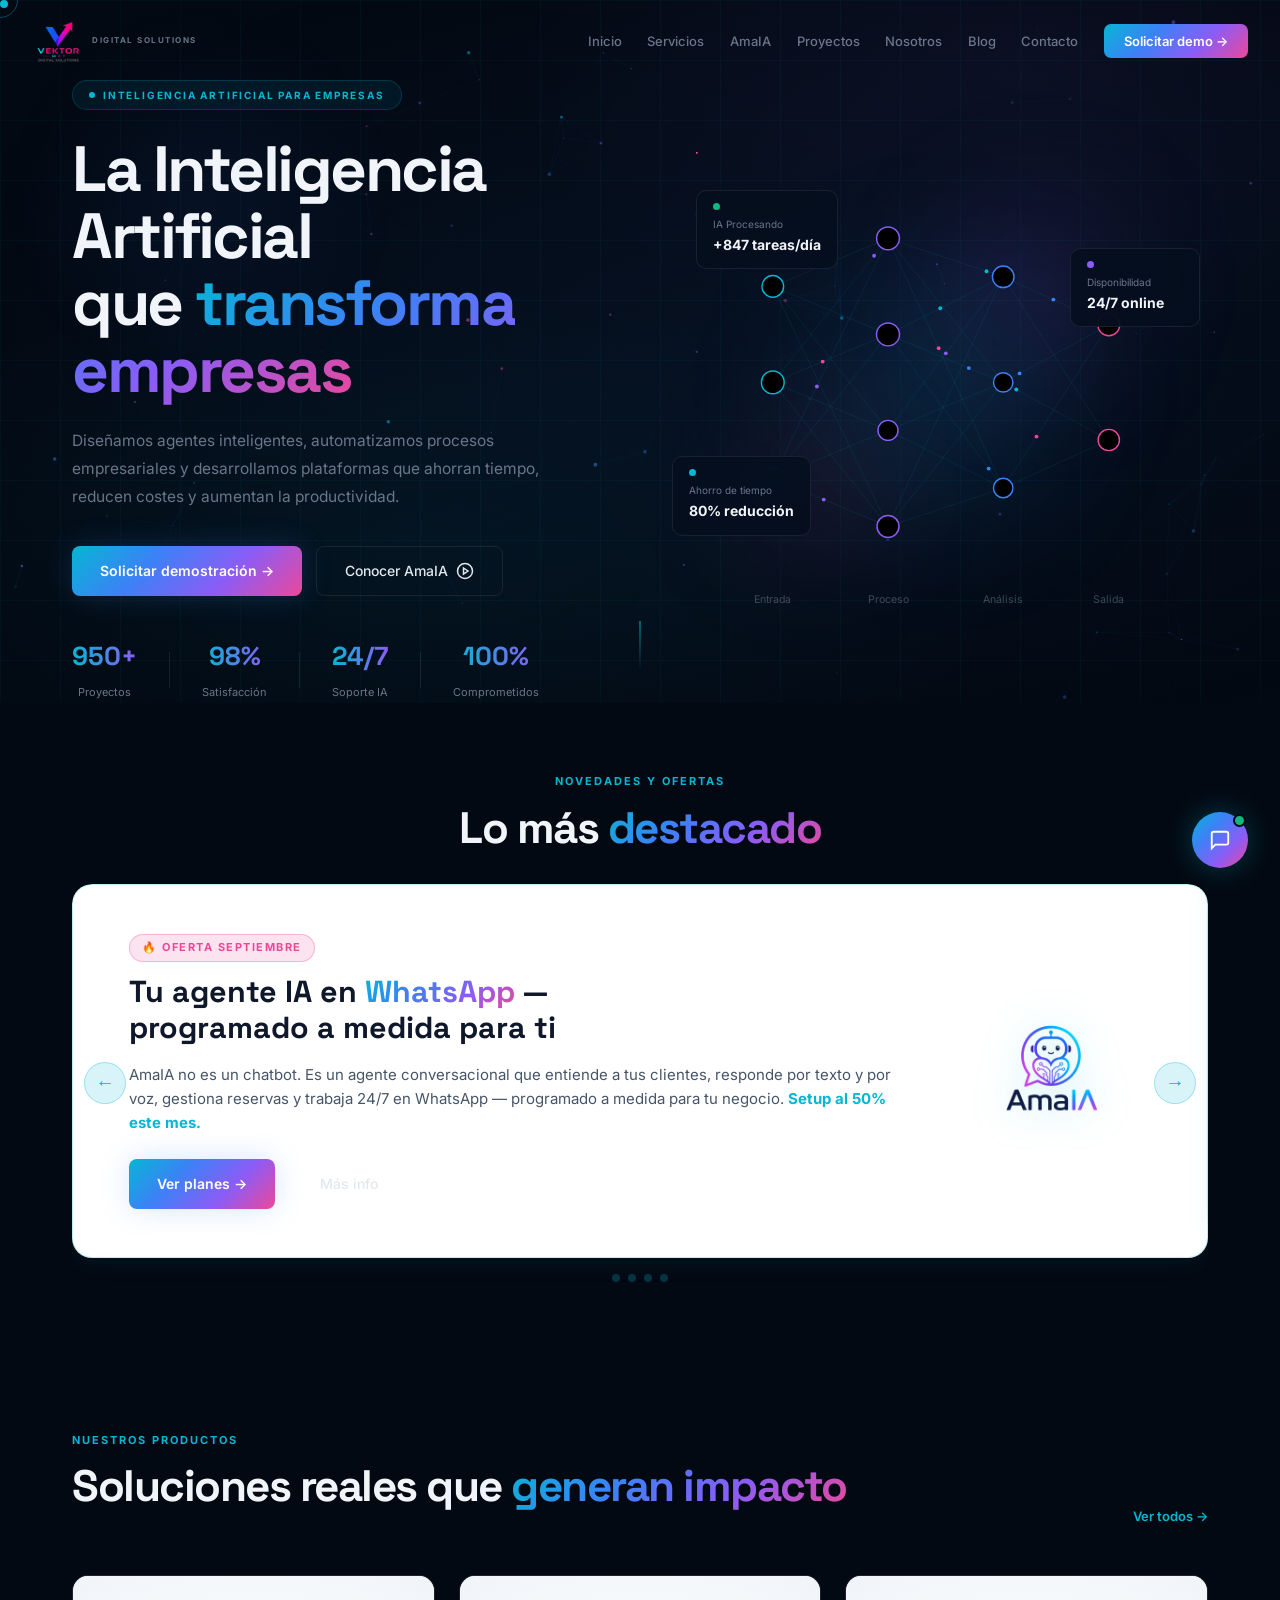
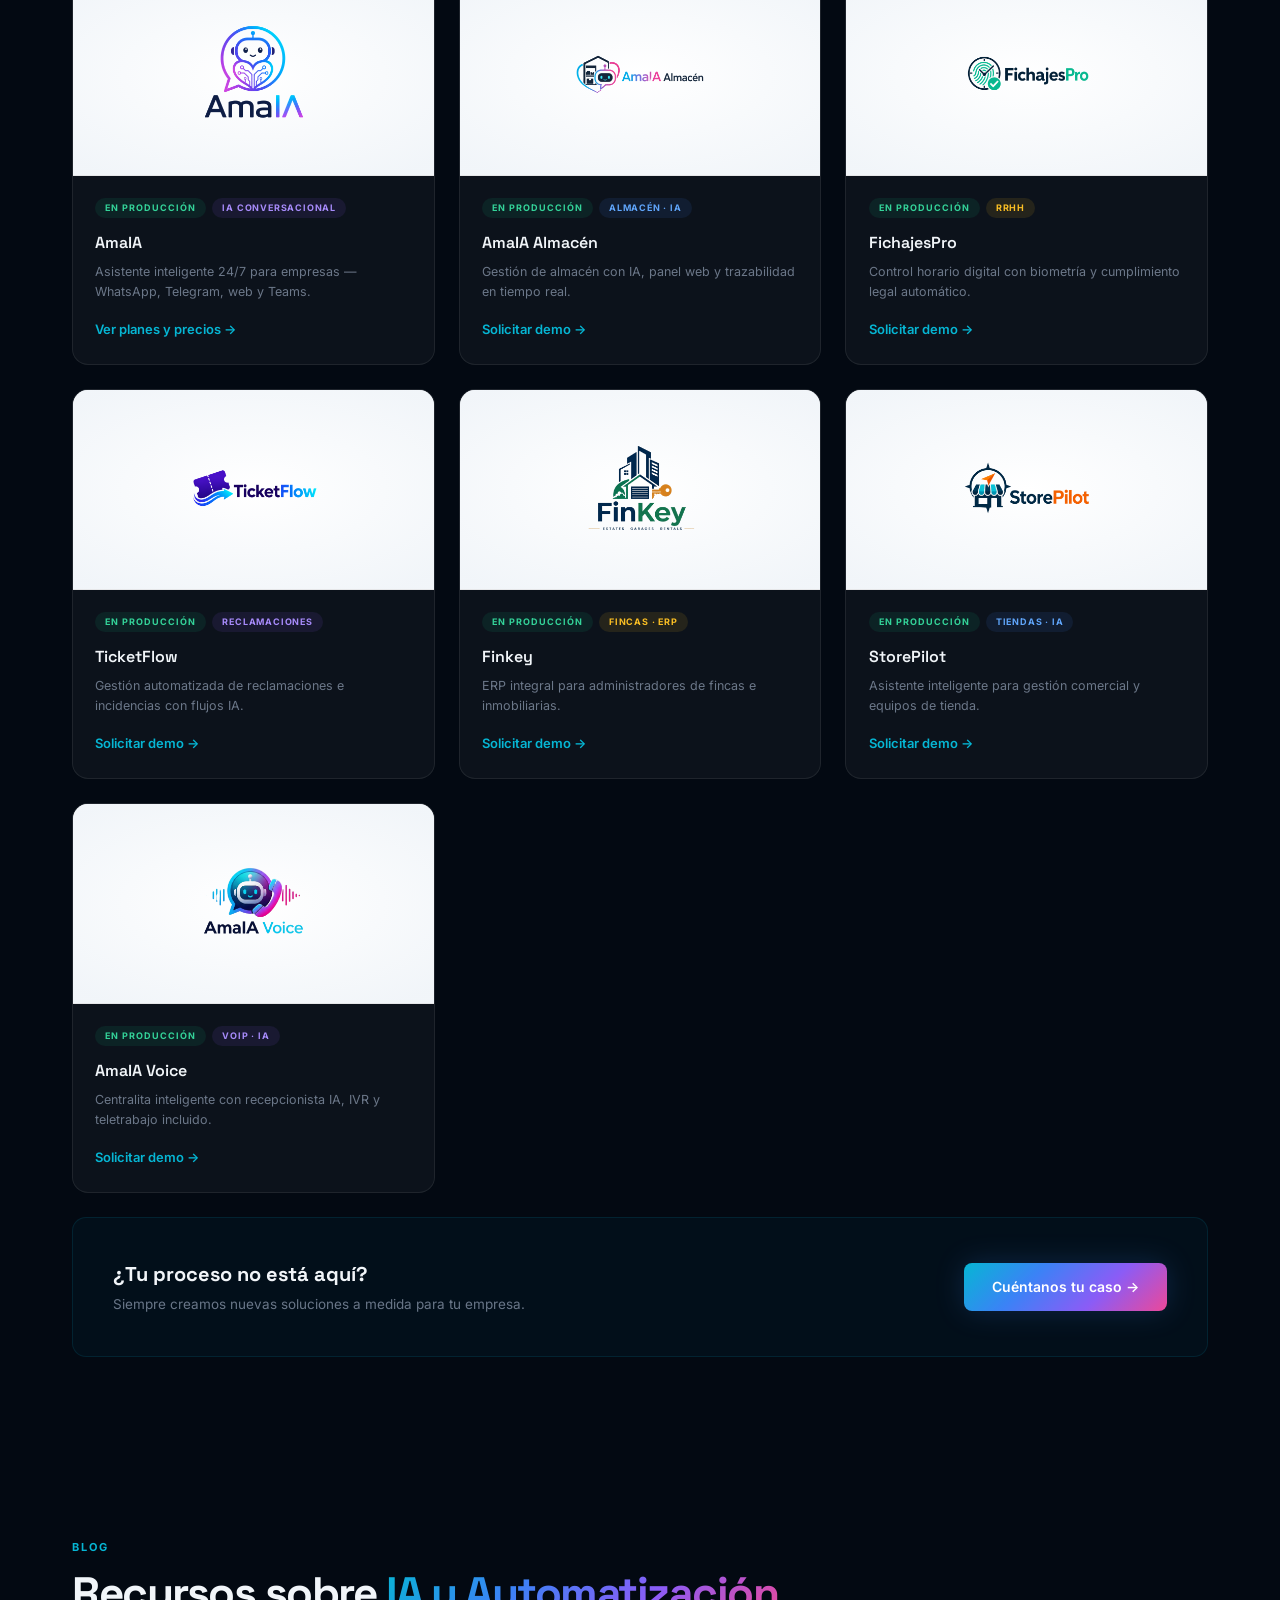
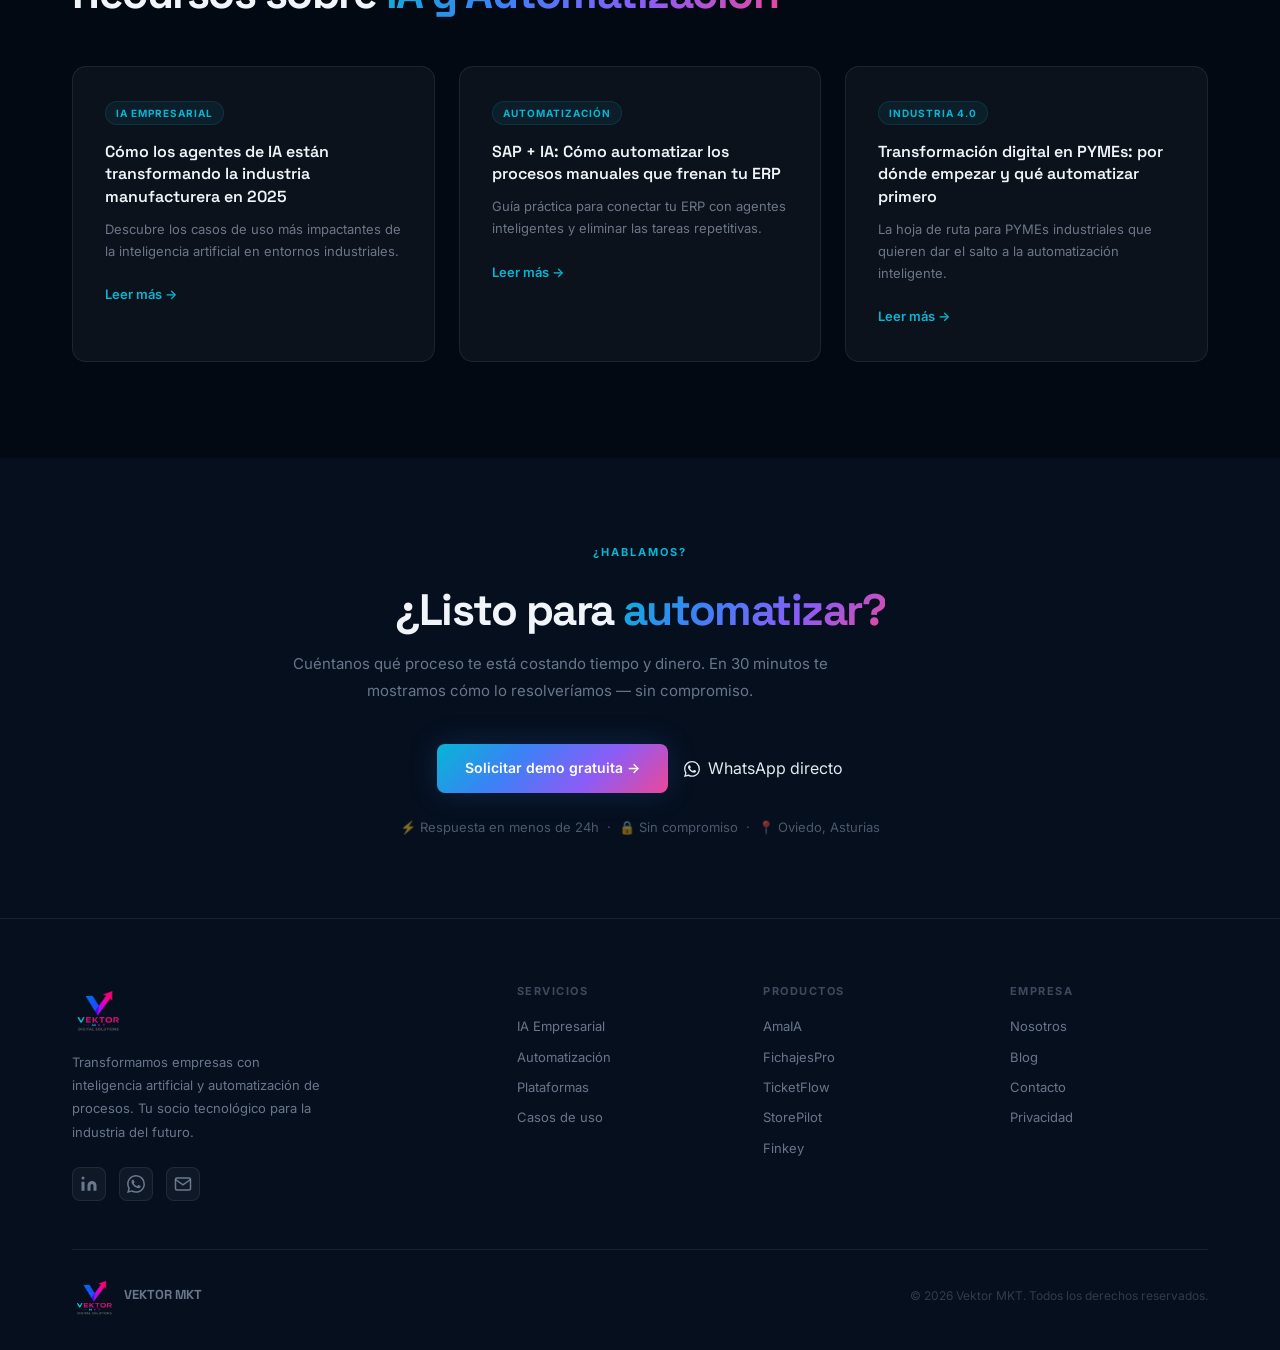
==== commit 1d5c2cc1: "remove: promo bar eliminado de todos los archivos" ====
--- a/index.html
+++ b/index.html
@@ -16,12 +16,7 @@
 <div id="cursor"></div>
 <div id="cursor-ring"></div>
 <div id="mouse-glow"></div>
-<!-- PROMO BAR -->
-<div id="promo-bar">
-  <span class="promo-badge">🔥 SEPTIEMBRE</span>
-  Setup al <strong>50% de descuento</strong> + primera mensualidad <strong>GRATIS</strong> &middot; Solo este mes
-  <a href="amaia.html#oferta" class="promo-cta">Ver oferta →</a>
-</div>
+
 <!-- NAV -->
 <nav id="navbar">
   <div class="nav-inner">
--- a/style.css
+++ b/style.css
@@ -1101,11 +1101,9 @@
 }
 .promo-cta:hover{background:rgba(255,255,255,.35);}
 
-/* Push nav down to account for promo bar (~40px tall) */
-#navbar{top:40px !important;}
-
-/* Hero needs extra padding-top: promo bar (40px) + nav (~70px) = 110px */
-#hero{padding-top:110px !important;}
+/* Navbar at top, no promo bar */
+#navbar{top:0 !important;}
+#hero{padding-top:80px !important;}
 
 /* Nav logo — clean proportional sizing, no distortion */
 .nav-logo-img {
@@ -1534,3 +1532,10 @@
   min-height: 680px !important;
   max-height: 800px !important;
 }
+
+/* ---- HIDE CUSTOM CURSOR ON TOUCH / MOBILE DEVICES ---- */
+@media (hover: none), (pointer: coarse) {
+  #cursor, #cursor-ring, #mouse-glow { display: none !important; visibility: hidden !important; }
+  body { cursor: auto !important; }
+}
+
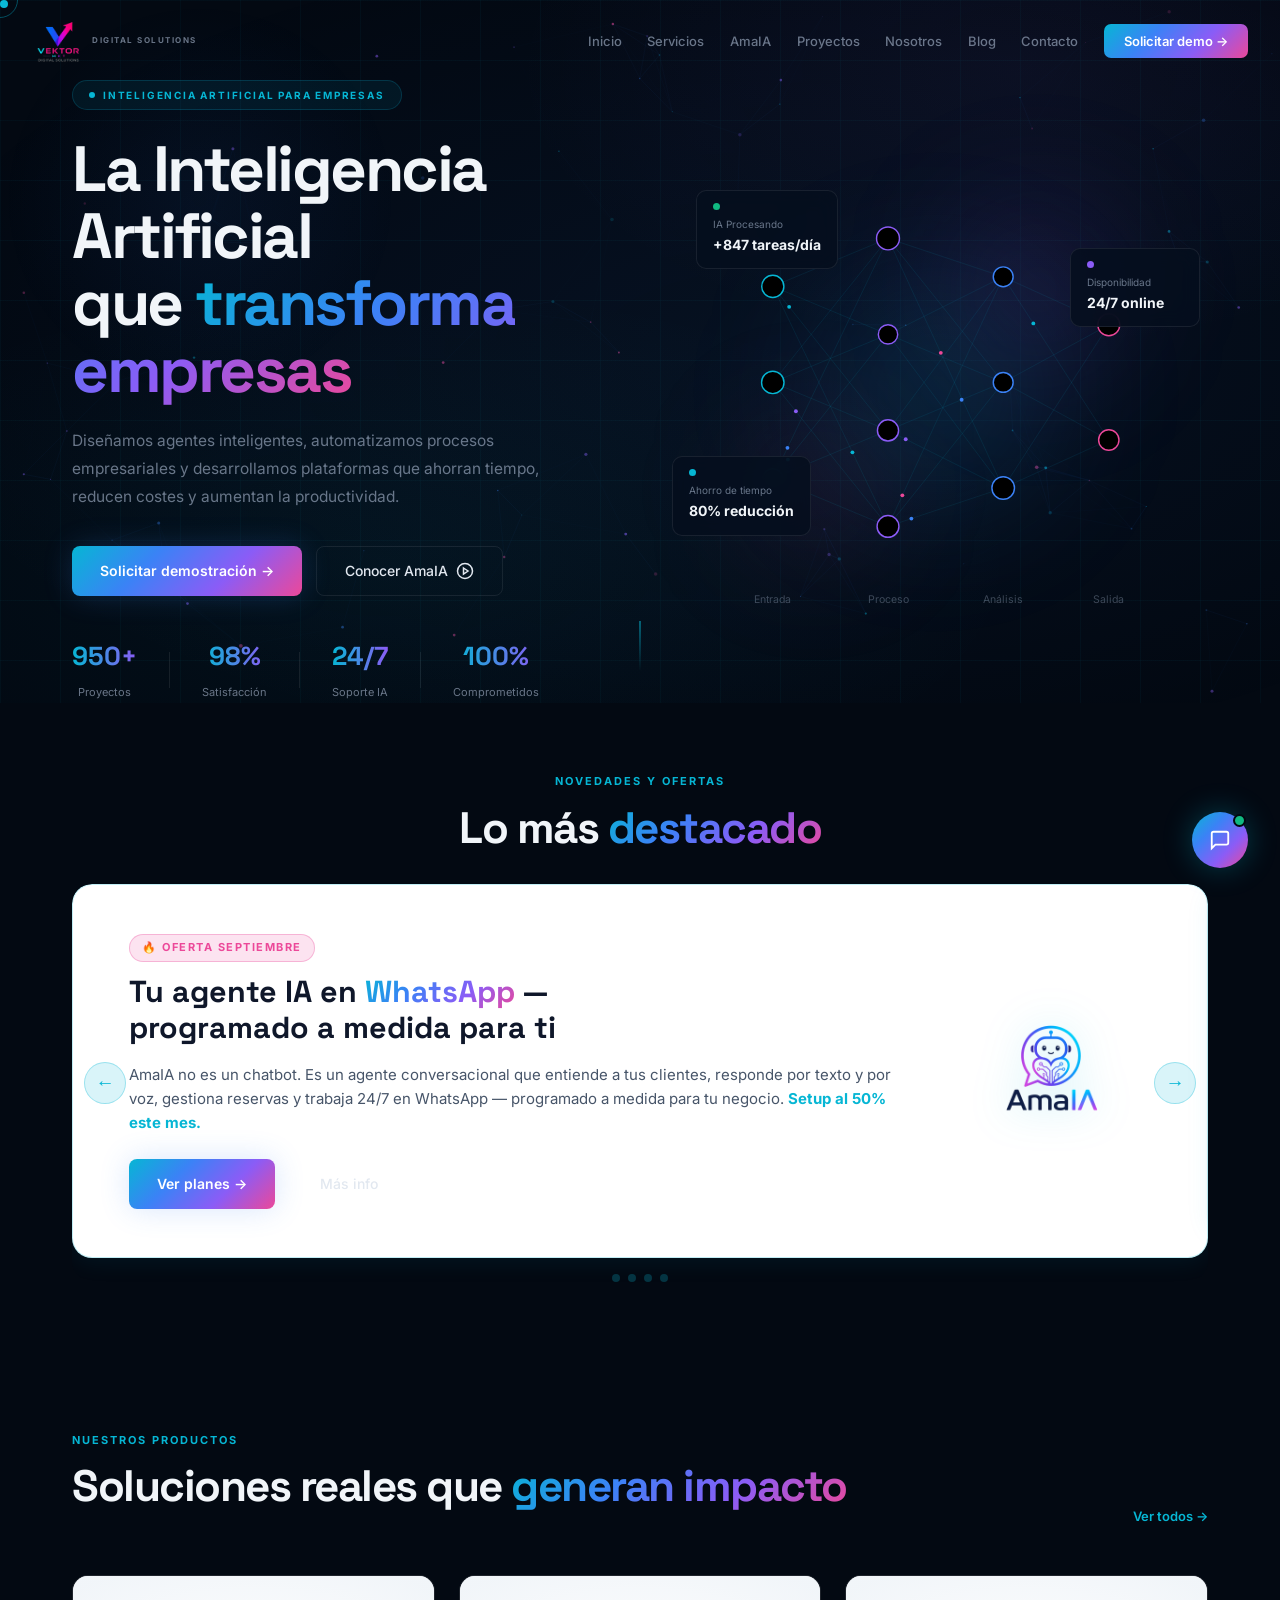
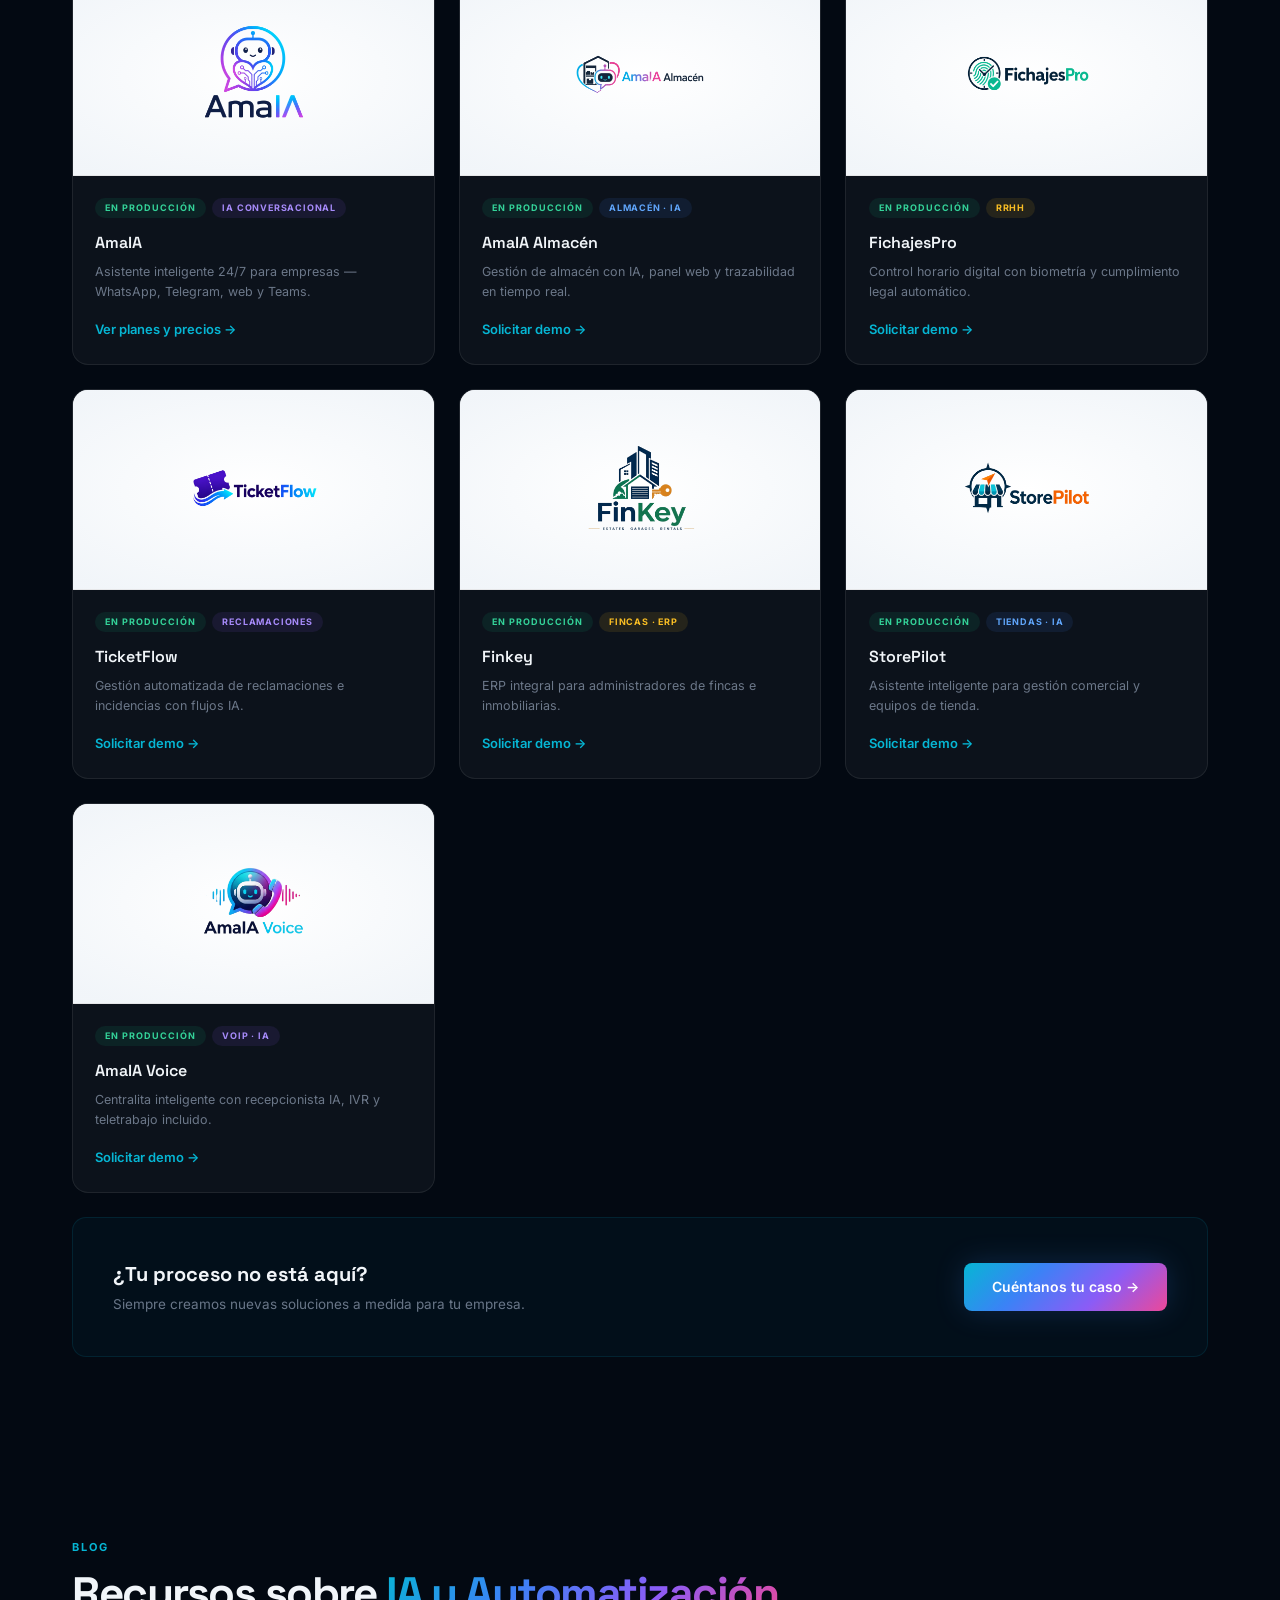
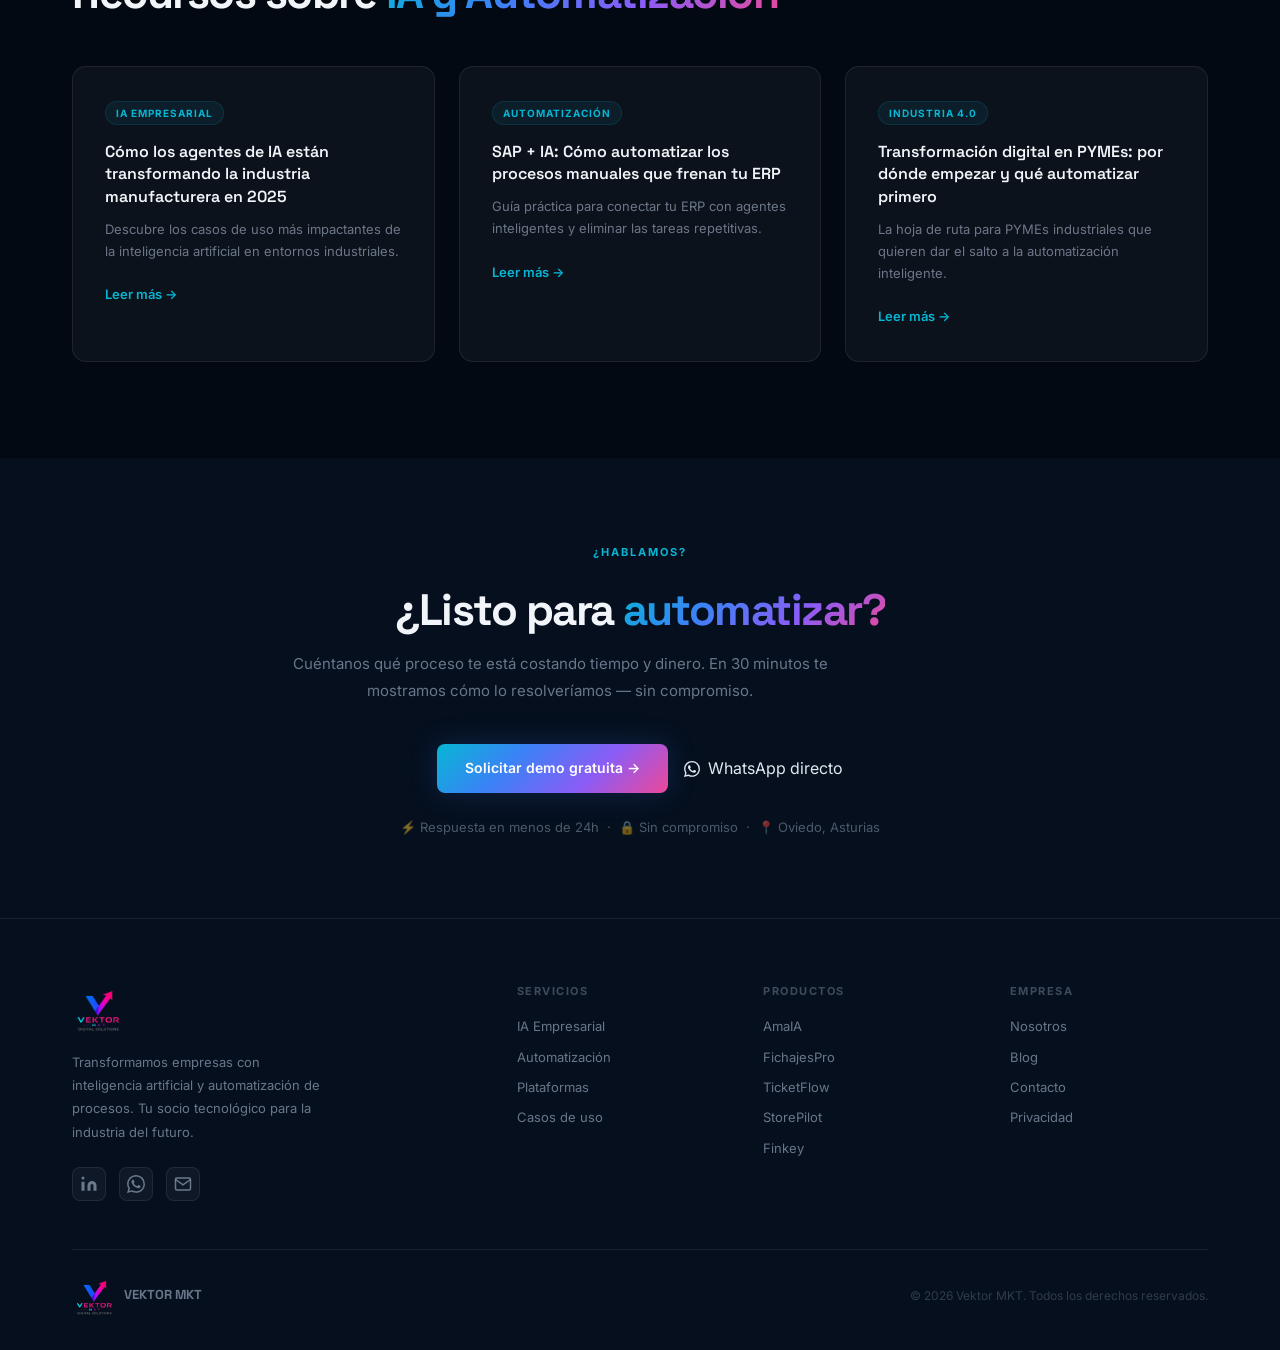
==== commit 16cfc8be: "perf: convertir imágenes a WebP, cursor más rápido" ====
--- a/index.html
+++ b/index.html
@@ -21,7 +21,7 @@
 <nav id="navbar">
   <div class="nav-inner">
     <a href="index.html" class="nav-logo">
-      <img src="img/logo_sf.png" alt="Vektor MKT" class="nav-logo-img" loading="eager"/>
+      <img src="img/logo_sf.webp" alt="Vektor MKT" class="nav-logo-img" loading="eager"/>
       <span class="nav-logo-sub">DIGITAL SOLUTIONS</span>
     </a>
     <ul class="nav-links" id="nav-links">
@@ -142,7 +142,7 @@
               </div>
             </div>
             <div class="os-slide-right">
-              <img src="img/proyectos/amaia-logo.png" alt="AmaIA" class="os-prod-logo"/>
+              <img src="img/proyectos/amaia-logo.webp" alt="AmaIA" class="os-prod-logo"/>
             </div>
           </div>
         </div>
@@ -157,7 +157,7 @@
               <a href="proyectos.html" class="btn-primary">Descubrir →</a>
             </div>
             <div class="os-slide-right">
-              <img src="img/proyectos/amaia-voice.png" alt="AmaIA Voice" class="os-prod-logo"/>
+              <img src="img/proyectos/amaia-voice.webp" alt="AmaIA Voice" class="os-prod-logo"/>
             </div>
           </div>
         </div>
@@ -172,7 +172,7 @@
               <a href="proyectos.html" class="btn-primary">Ver solución →</a>
             </div>
             <div class="os-slide-right">
-              <img src="img/proyectos/fichajespro-logo.png" alt="FichajesPro" class="os-prod-logo"/>
+              <img src="img/proyectos/fichajespro-logo.webp" alt="FichajesPro" class="os-prod-logo"/>
             </div>
           </div>
         </div>
@@ -187,7 +187,7 @@
               <a href="proyectos.html" class="btn-primary">Ver solución →</a>
             </div>
             <div class="os-slide-right">
-              <img src="img/proyectos/finkey-logo.png" alt="Finkey" class="os-prod-logo"/>
+              <img src="img/proyectos/finkey-logo.webp" alt="Finkey" class="os-prod-logo"/>
             </div>
           </div>
         </div>
@@ -212,7 +212,7 @@
     </div>
     <div class="proj-grid proj-grid-5">
       <div class="proj-card reveal">
-        <div class="proj-logo-wrap"><img src="img/proyectos/amaia-logo.png" alt="AmaIA" class="proj-logo-img"/></div>
+        <div class="proj-logo-wrap"><img src="img/proyectos/amaia-logo.webp" alt="AmaIA" class="proj-logo-img"/></div>
         <div class="proj-body">
           <div class="proj-tags-row"><span class="proj-status status-prod">En producción</span><span class="ptag ptag-purple">IA Conversacional</span></div>
           <h3>AmaIA</h3>
@@ -221,7 +221,7 @@
         </div>
       </div>
       <div class="proj-card reveal">
-        <div class="proj-logo-wrap"><img src="img/proyectos/amaia-almacen-logo.png" alt="AmaIA Almacén" class="proj-logo-img"/></div>
+        <div class="proj-logo-wrap"><img src="img/proyectos/amaia-almacen-logo.webp" alt="AmaIA Almacén" class="proj-logo-img"/></div>
         <div class="proj-body">
           <div class="proj-tags-row"><span class="proj-status status-prod">En producción</span><span class="ptag ptag-blue">Almacén · IA</span></div>
           <h3>AmaIA Almacén</h3>
@@ -230,7 +230,7 @@
         </div>
       </div>
       <div class="proj-card reveal">
-        <div class="proj-logo-wrap"><img src="img/proyectos/fichajespro-logo.png" alt="FichajesPro" class="proj-logo-img"/></div>
+        <div class="proj-logo-wrap"><img src="img/proyectos/fichajespro-logo.webp" alt="FichajesPro" class="proj-logo-img"/></div>
         <div class="proj-body">
           <div class="proj-tags-row"><span class="proj-status status-prod">En producción</span><span class="ptag ptag-yellow">RRHH</span></div>
           <h3>FichajesPro</h3>
@@ -239,7 +239,7 @@
         </div>
       </div>
       <div class="proj-card reveal">
-        <div class="proj-logo-wrap"><img src="img/proyectos/ticketflow-logo.png" alt="TicketFlow" class="proj-logo-img"/></div>
+        <div class="proj-logo-wrap"><img src="img/proyectos/ticketflow-logo.webp" alt="TicketFlow" class="proj-logo-img"/></div>
         <div class="proj-body">
           <div class="proj-tags-row"><span class="proj-status status-prod">En producción</span><span class="ptag ptag-purple">Reclamaciones</span></div>
           <h3>TicketFlow</h3>
@@ -248,7 +248,7 @@
         </div>
       </div>
       <div class="proj-card reveal">
-        <div class="proj-logo-wrap"><img src="img/proyectos/finkey-logo.png" alt="Finkey" class="proj-logo-img"/></div>
+        <div class="proj-logo-wrap"><img src="img/proyectos/finkey-logo.webp" alt="Finkey" class="proj-logo-img"/></div>
         <div class="proj-body">
           <div class="proj-tags-row"><span class="proj-status status-prod">En producción</span><span class="ptag ptag-yellow">Fincas · ERP</span></div>
           <h3>Finkey</h3>
@@ -257,7 +257,7 @@
         </div>
       </div>
       <div class="proj-card reveal">
-        <div class="proj-logo-wrap"><img src="img/proyectos/storepilot-logo.png" alt="StorePilot" class="proj-logo-img"/></div>
+        <div class="proj-logo-wrap"><img src="img/proyectos/storepilot-logo.webp" alt="StorePilot" class="proj-logo-img"/></div>
         <div class="proj-body">
           <div class="proj-tags-row"><span class="proj-status status-prod">En producción</span><span class="ptag ptag-blue">Tiendas · IA</span></div>
           <h3>StorePilot</h3>
@@ -266,7 +266,7 @@
         </div>
       </div>
       <div class="proj-card reveal">
-        <div class="proj-logo-wrap"><img src="img/proyectos/amaia-voice.png" alt="AmaIA Voice" class="proj-logo-img"/></div>
+        <div class="proj-logo-wrap"><img src="img/proyectos/amaia-voice.webp" alt="AmaIA Voice" class="proj-logo-img"/></div>
         <div class="proj-body">
           <div class="proj-tags-row"><span class="proj-status status-prod">En producción</span><span class="ptag ptag-purple">VoIP · IA</span></div>
           <h3>AmaIA Voice</h3>
@@ -336,7 +336,7 @@
   <div class="container">
     <div class="footer-top">
       <div class="footer-brand">
-        <img src="img/logo_sf.png" alt="Vektor MKT" class="nav-logo-img"/>
+        <img src="img/logo_sf.webp" alt="Vektor MKT" class="nav-logo-img"/>
         <p>Transformamos empresas con inteligencia artificial y automatización de procesos. Tu socio tecnológico para la industria del futuro.</p>
         <div class="footer-socials">
           <a href="#" aria-label="LinkedIn"><svg width="18" height="18" viewBox="0 0 24 24" fill="currentColor"><path d="M16 8a6 6 0 016 6v7h-4v-7a2 2 0 00-2-2 2 2 0 00-2 2v7h-4v-7a6 6 0 016-6zM2 9h4v12H2z"/><circle cx="4" cy="4" r="2"/></svg></a>
@@ -369,7 +369,7 @@
     </div>
     <div class="footer-bottom">
       <div class="footer-logo-sm">
-        <img src="img/logo_sf.png" alt="Vektor MKT" class="nav-logo-img" style="max-height:28px;"/>
+        <img src="img/logo_sf.webp" alt="Vektor MKT" class="nav-logo-img" style="max-height:28px;"/>
         <span>VEKTOR MKT</span>
       </div>
       <p class="footer-copy">© <span id="year"></span> Vektor MKT. Todos los derechos reservados.</p>
@@ -384,7 +384,7 @@
 <div class="chat-widget" id="chat-widget">
   <div class="cw-header">
     <div class="cw-hinfo">
-      <div class="cw-avatar" style="background:#0d1520;padding:3px;"><img src="img/proyectos/amaia-logo.png" alt="AmaIA" style="width:30px;height:30px;object-fit:contain;border-radius:50%;"/></div>
+      <div class="cw-avatar" style="background:#0d1520;padding:3px;"><img src="img/proyectos/amaia-logo.webp" alt="AmaIA" style="width:30px;height:30px;object-fit:contain;border-radius:50%;"/></div>
       <div>
         <div class="cw-name">amaIA</div>
         <div class="cw-status"><span class="online-dot"></span>En línea</div>
@@ -400,7 +400,7 @@
   </div>
   <div class="cw-msgs" id="cw-msgs">
     <div class="cw-msg cw-msg-bot">
-      <div class="cw-msg-av" style="background:#0d1520;padding:2px;"><img src="img/proyectos/amaia-logo.png" alt="AmaIA" style="width:20px;height:20px;object-fit:contain;border-radius:50%;"/></div>
+      <div class="cw-msg-av" style="background:#0d1520;padding:2px;"><img src="img/proyectos/amaia-logo.webp" alt="AmaIA" style="width:20px;height:20px;object-fit:contain;border-radius:50%;"/></div>
       <div class="cw-bubble">👋 Hola, soy <strong>amaIA</strong>. ¿En qué puedo ayudarte hoy?</div>
     </div>
   </div>
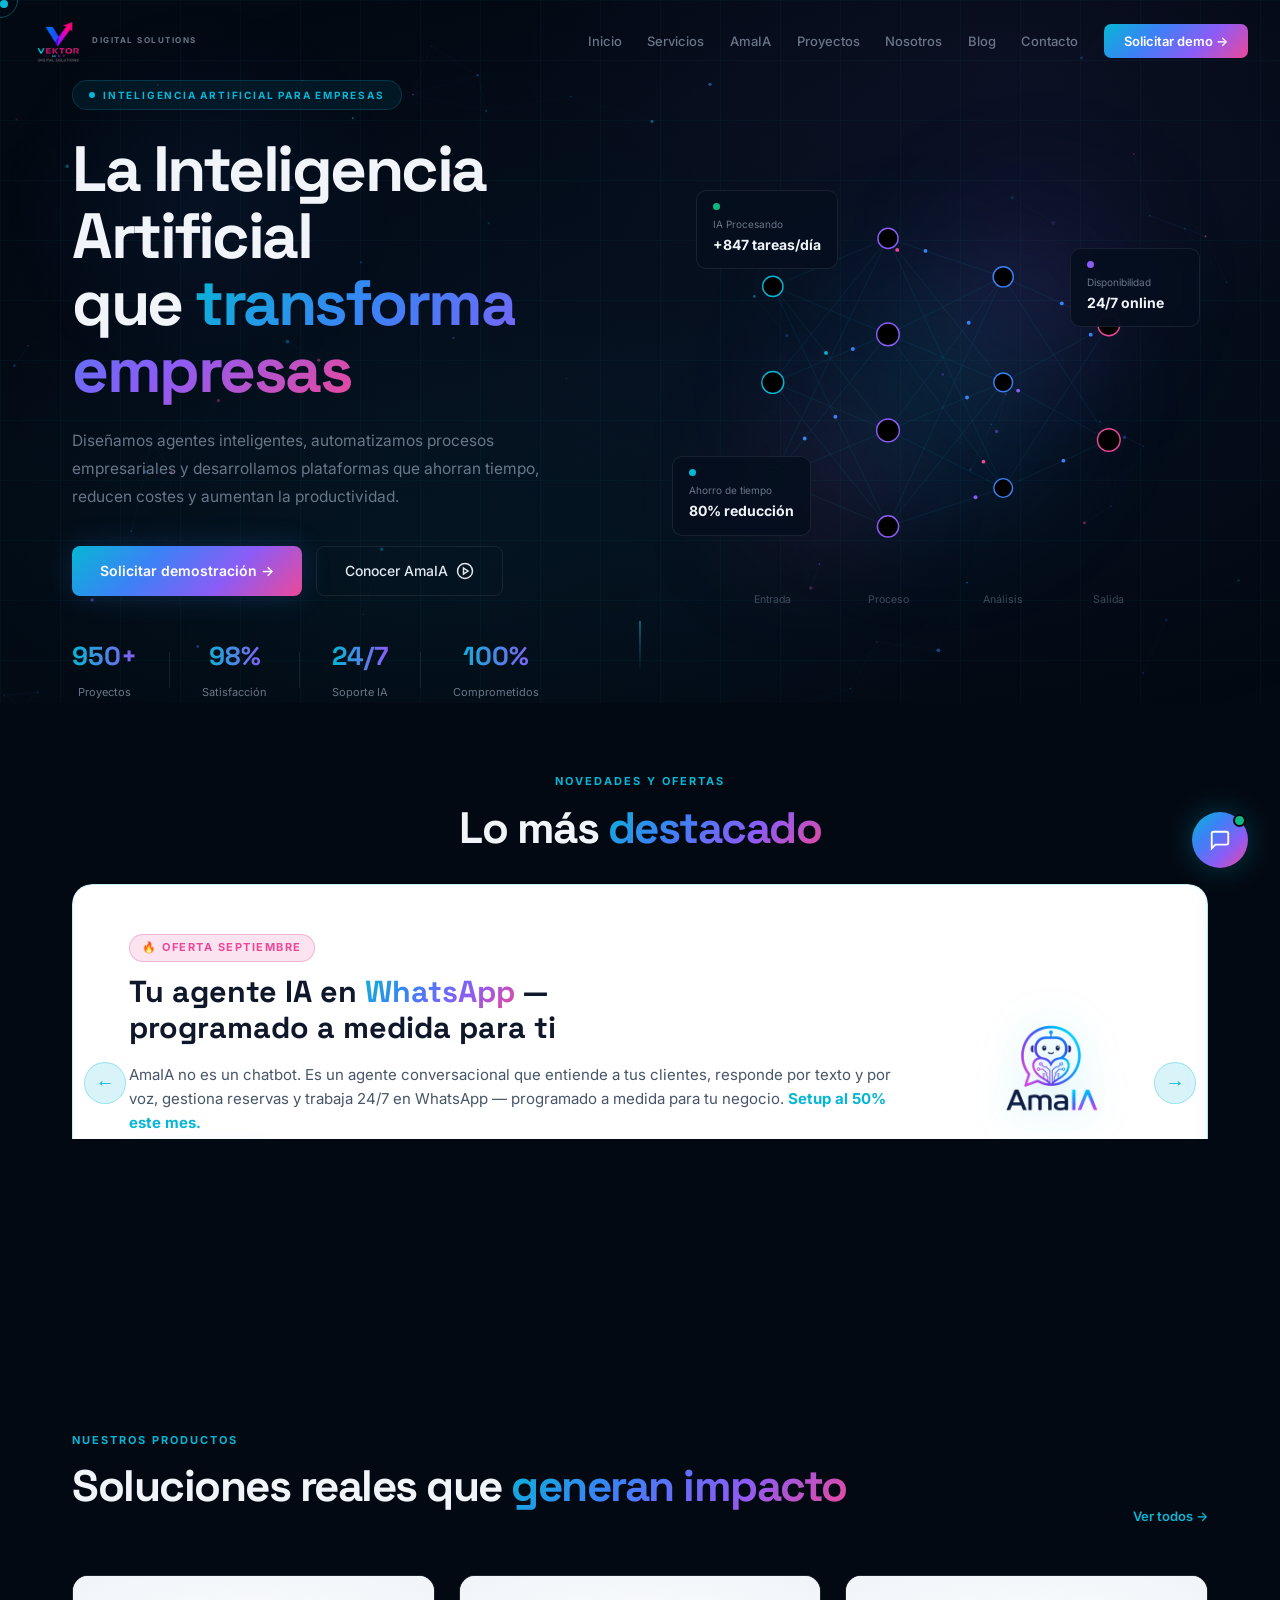
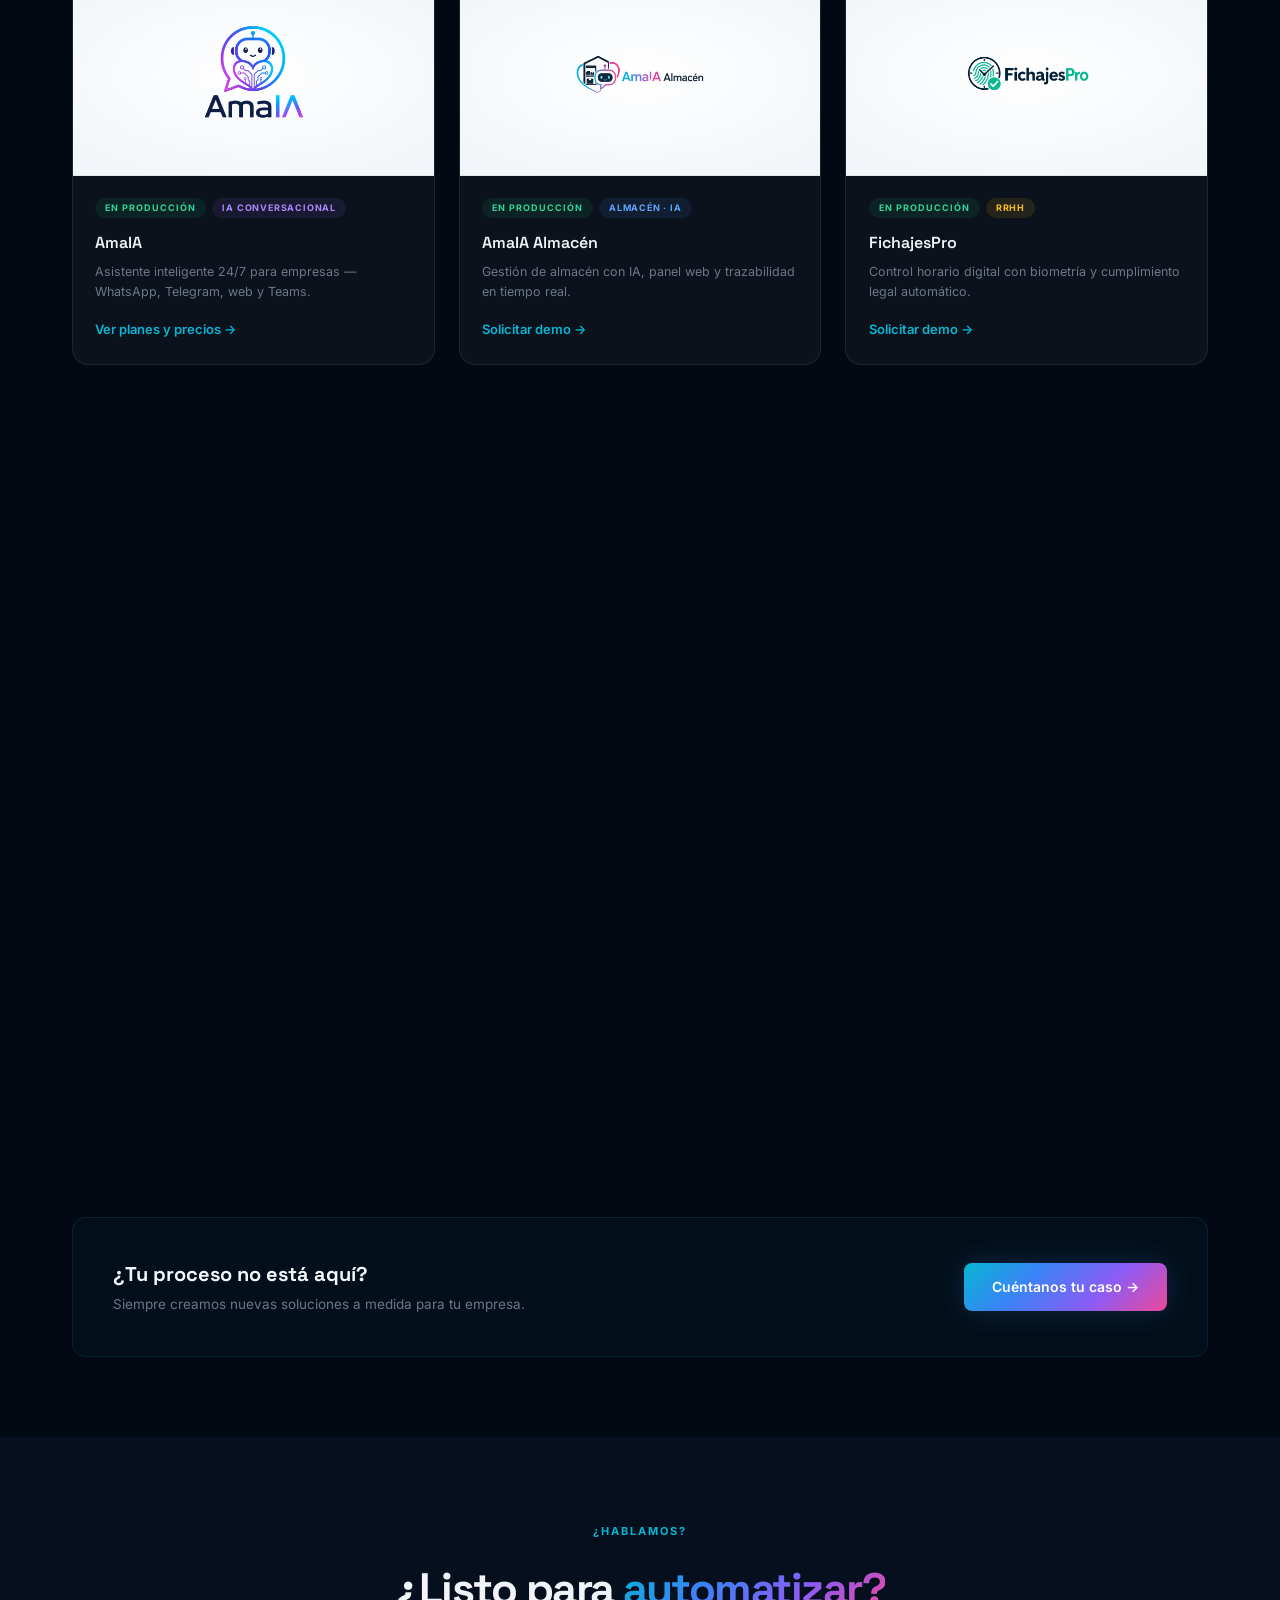
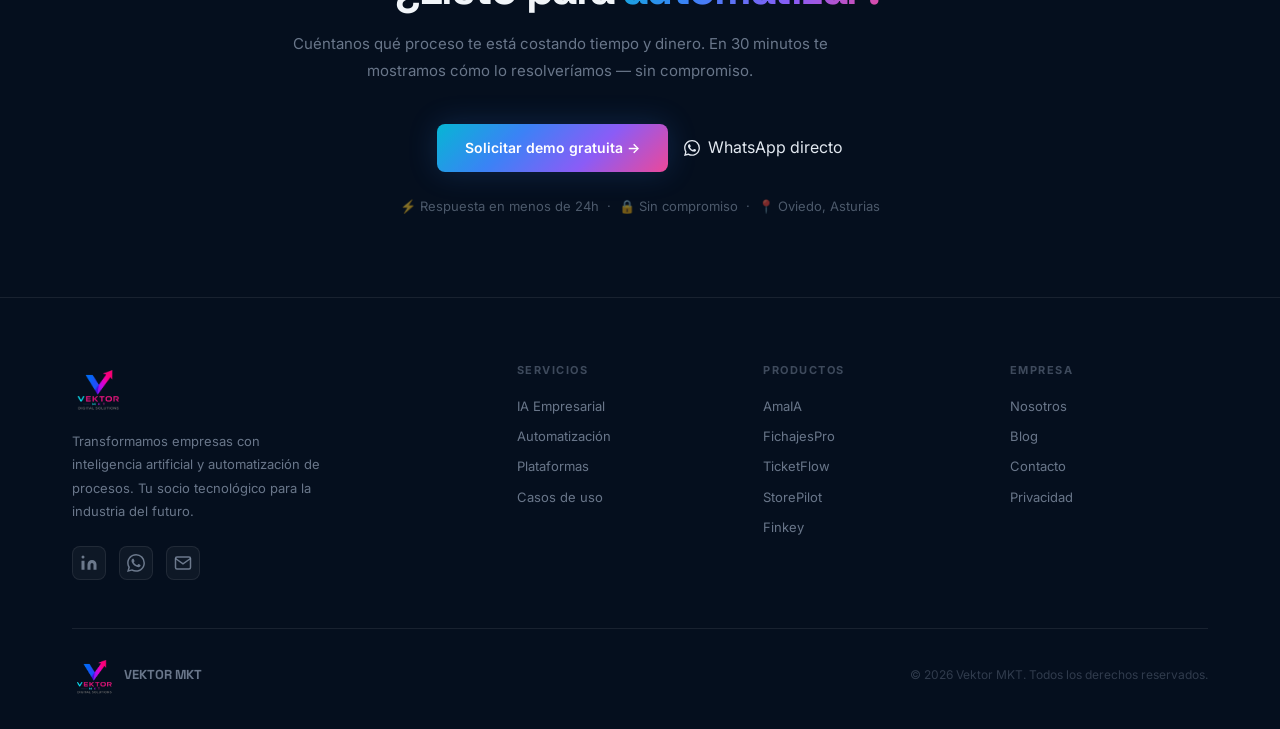
==== commit d22db6f4: "Remove blog section from index, optimize images to WebP, fix cursor speed and particles" ====
--- a/index.html
+++ b/index.html
@@ -278,35 +278,6 @@
     <div class="proj-custom-banner reveal">
       <div><h3>¿Tu proceso no está aquí?</h3><p>Siempre creamos nuevas soluciones a medida para tu empresa.</p></div>
       <a href="contacto.html" class="btn-primary">Cuéntanos tu caso →</a>
-    </div>
-  </div>
-</section>
-<!-- ==================== BLOG ==================== -->
-<section id="blog" class="sec">
-  <div class="container">
-    <div class="sec-head reveal">
-      <span class="sec-tag">BLOG</span>
-      <h2 class="sec-h2">Recursos sobre <span class="grad-text">IA y Automatización</span></h2>
-    </div>
-    <div class="blog-grid">
-      <div class="blog-card reveal">
-        <div class="blog-cat">IA Empresarial</div>
-        <h4>Cómo los agentes de IA están transformando la industria manufacturera en 2025</h4>
-        <p>Descubre los casos de uso más impactantes de la inteligencia artificial en entornos industriales.</p>
-        <a href="#" class="blog-link">Leer más →</a>
-      </div>
-      <div class="blog-card reveal">
-        <div class="blog-cat">Automatización</div>
-        <h4>SAP + IA: Cómo automatizar los procesos manuales que frenan tu ERP</h4>
-        <p>Guía práctica para conectar tu ERP con agentes inteligentes y eliminar las tareas repetitivas.</p>
-        <a href="#" class="blog-link">Leer más →</a>
-      </div>
-      <div class="blog-card reveal">
-        <div class="blog-cat">Industria 4.0</div>
-        <h4>Transformación digital en PYMEs: por dónde empezar y qué automatizar primero</h4>
-        <p>La hoja de ruta para PYMEs industriales que quieren dar el salto a la automatización inteligente.</p>
-        <a href="#" class="blog-link">Leer más →</a>
-      </div>
     </div>
   </div>
 </section>
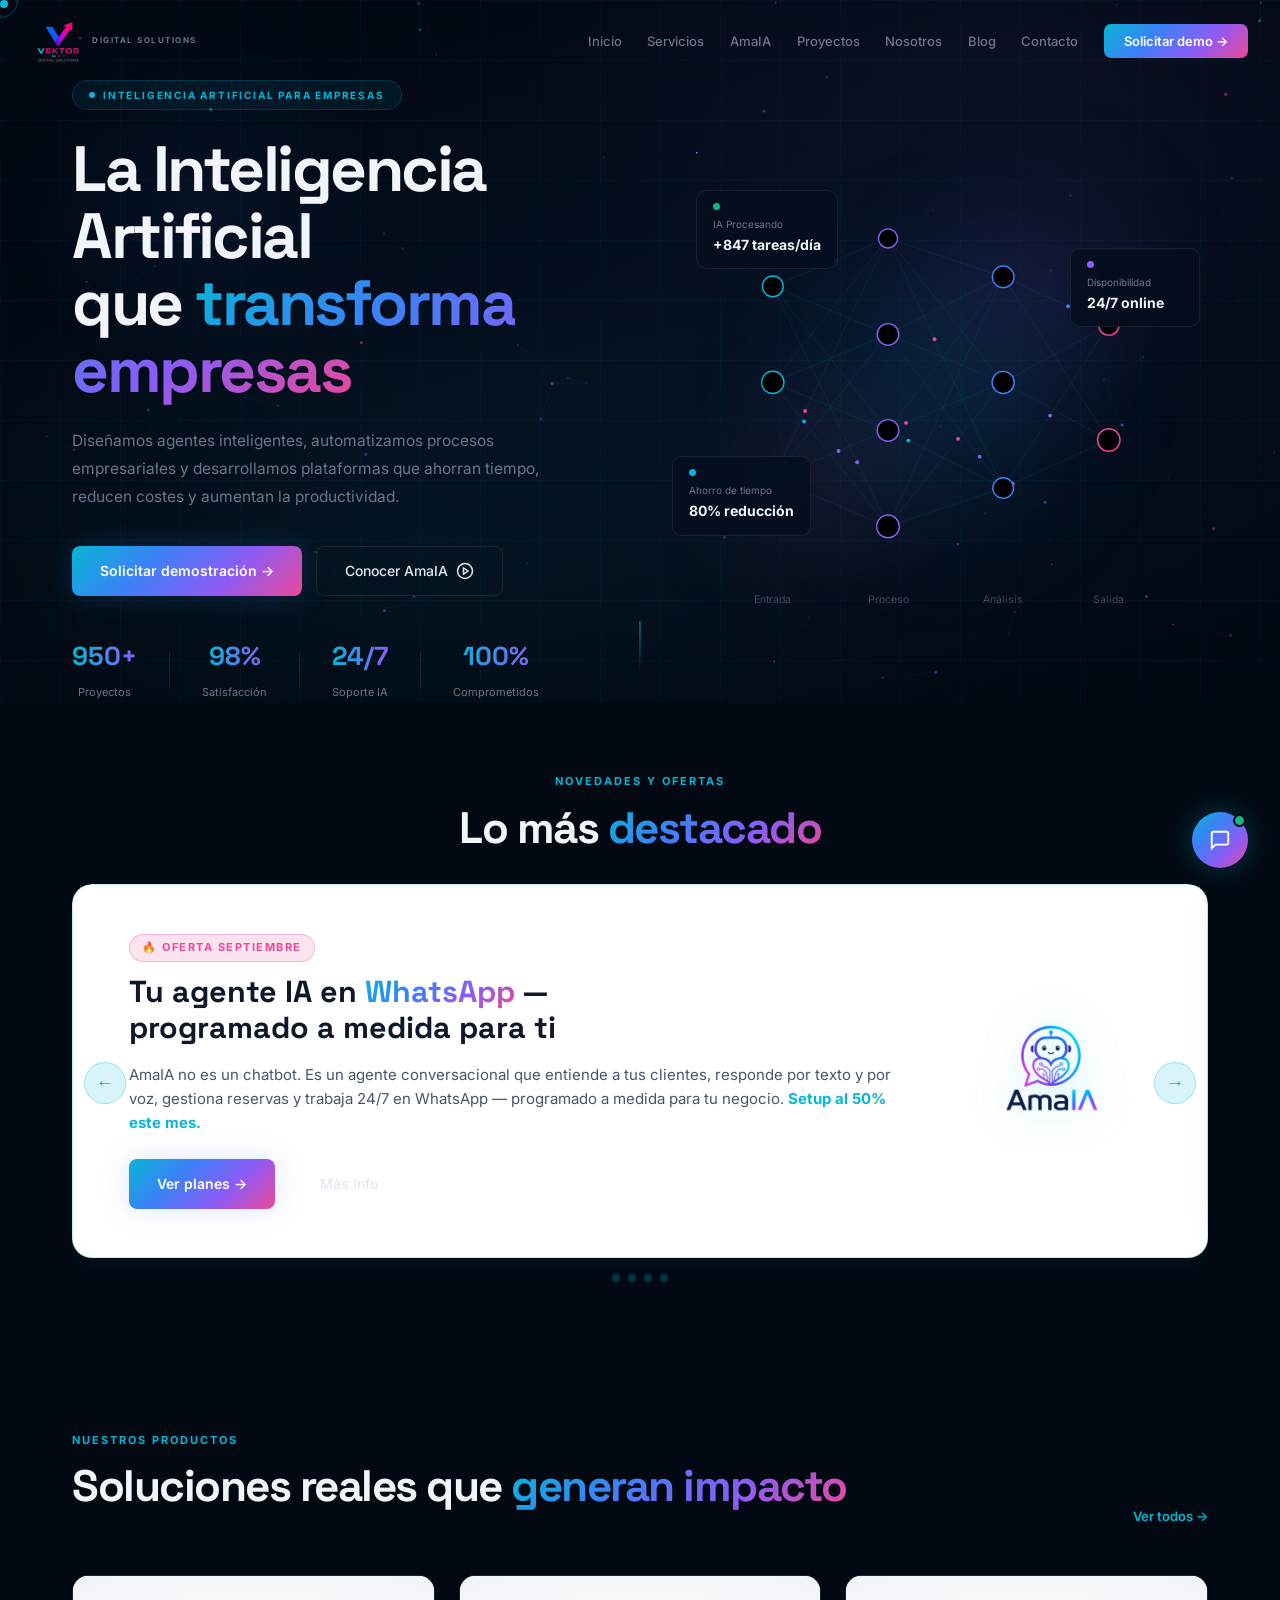
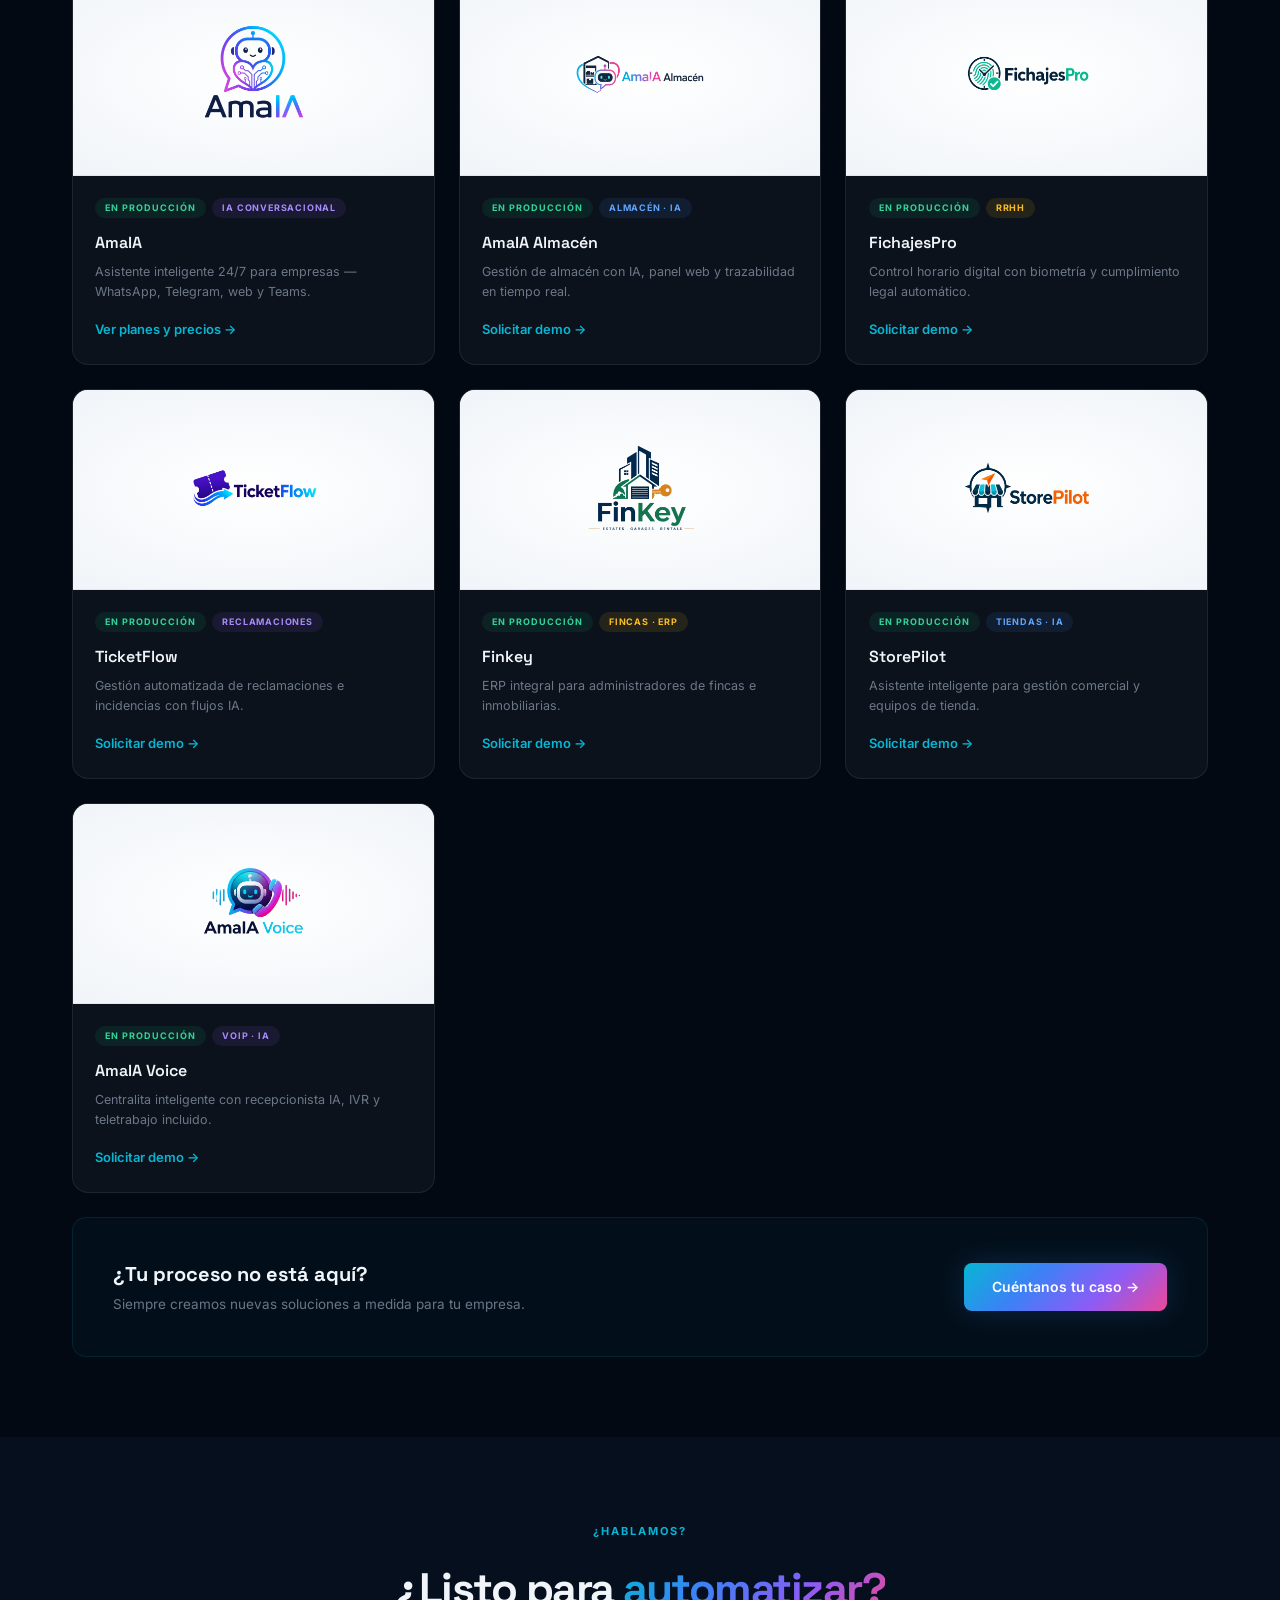
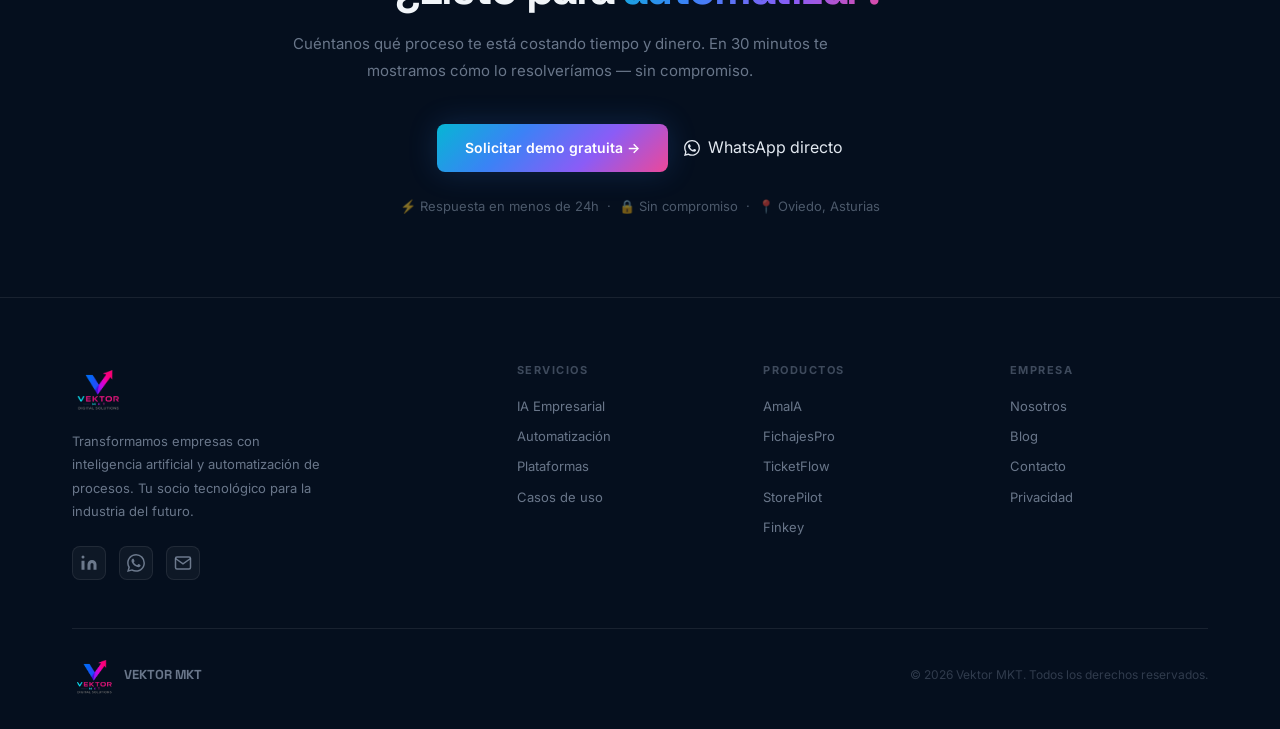
==== commit bb240b88: "Fix GA4 measurement ID to G-98J11TT73E" ====
--- a/index.html
+++ b/index.html
@@ -11,6 +11,14 @@
 <link rel="preconnect" href="https://fonts.gstatic.com" crossorigin/>
 <link href="https://fonts.googleapis.com/css2?family=Inter:wght@300;400;500;600;700&family=Space+Grotesk:wght@400;500;600;700;900&display=swap" rel="stylesheet"/>
 <link rel="stylesheet" href="style.css"/>
+<!-- Google tag (gtag.js) -->
+<script async src="https://www.googletagmanager.com/gtag/js?id=G-98J11TT73E"></script>
+<script>
+  window.dataLayer = window.dataLayer || [];
+  function gtag(){dataLayer.push(arguments);}
+  gtag('js', new Date());
+  gtag('config', 'G-98J11TT73E');
+</script>
 </head>
 <body>
 <div id="cursor"></div>
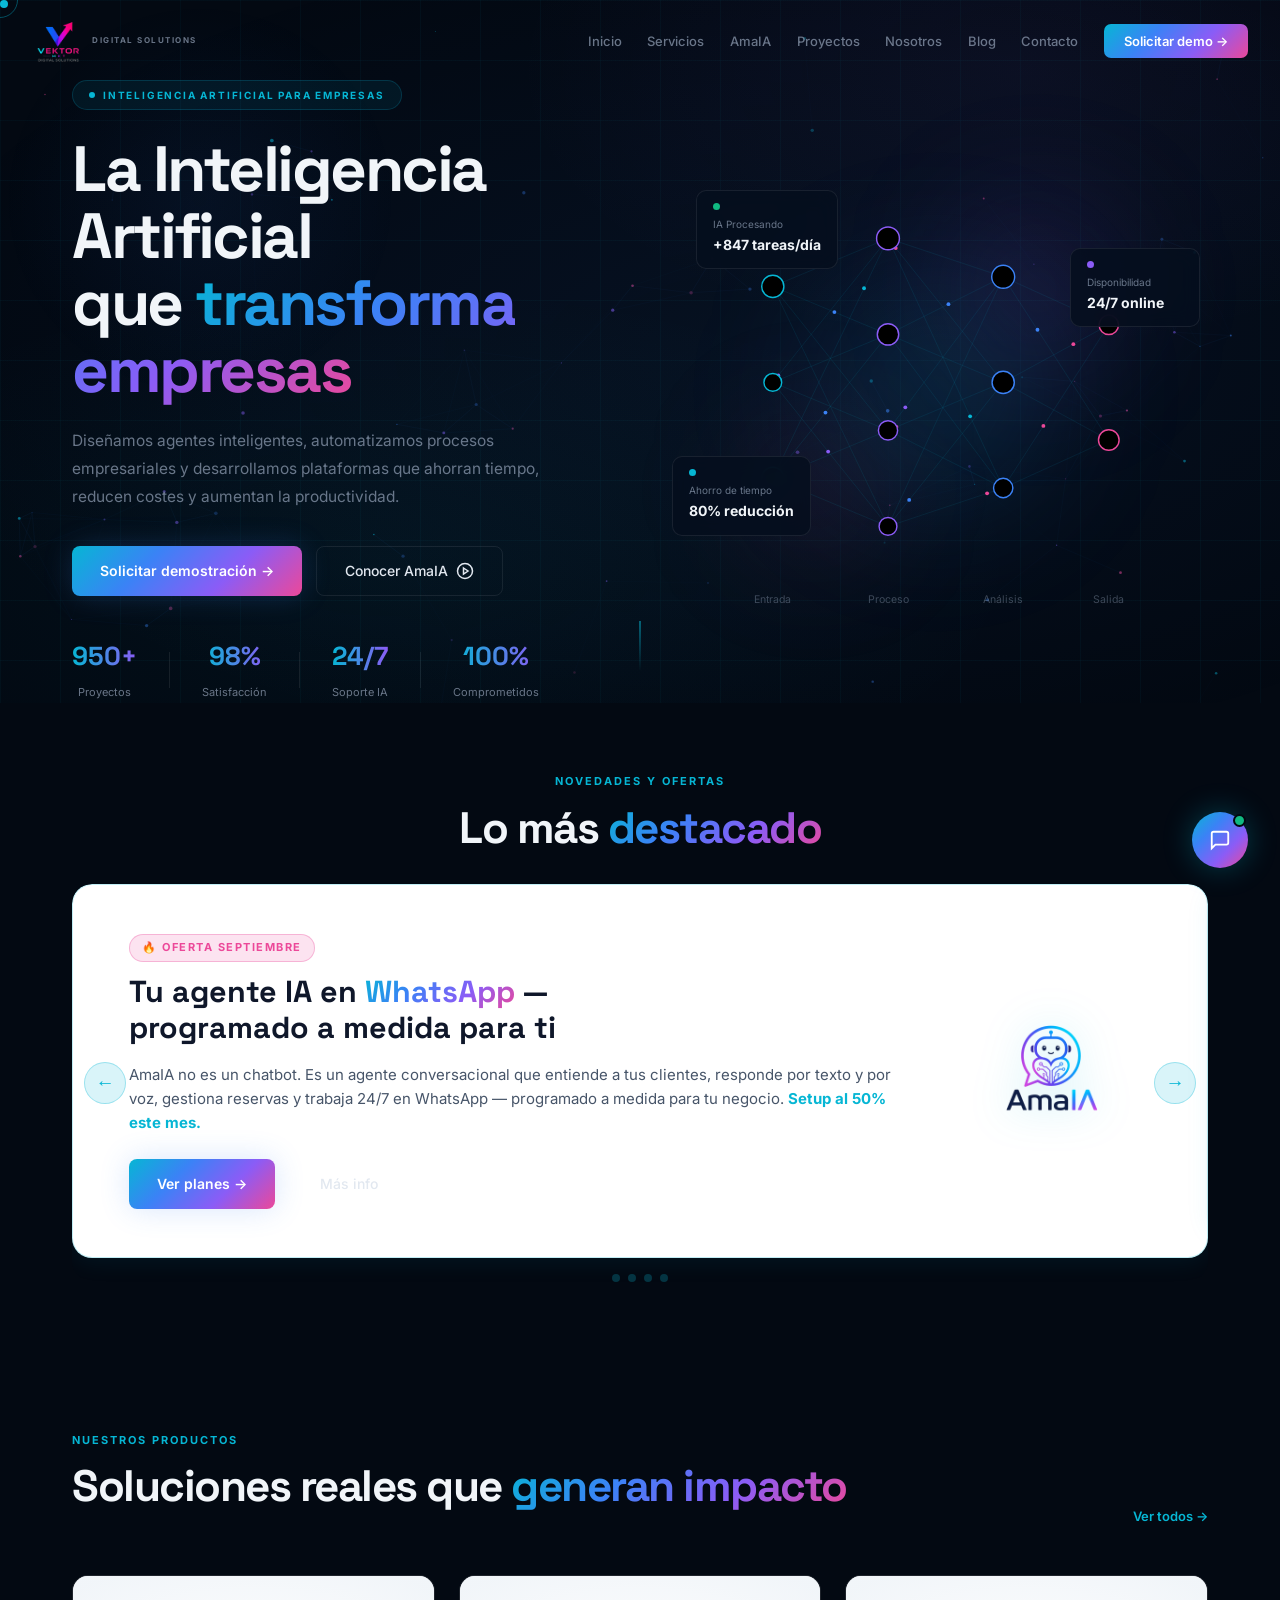
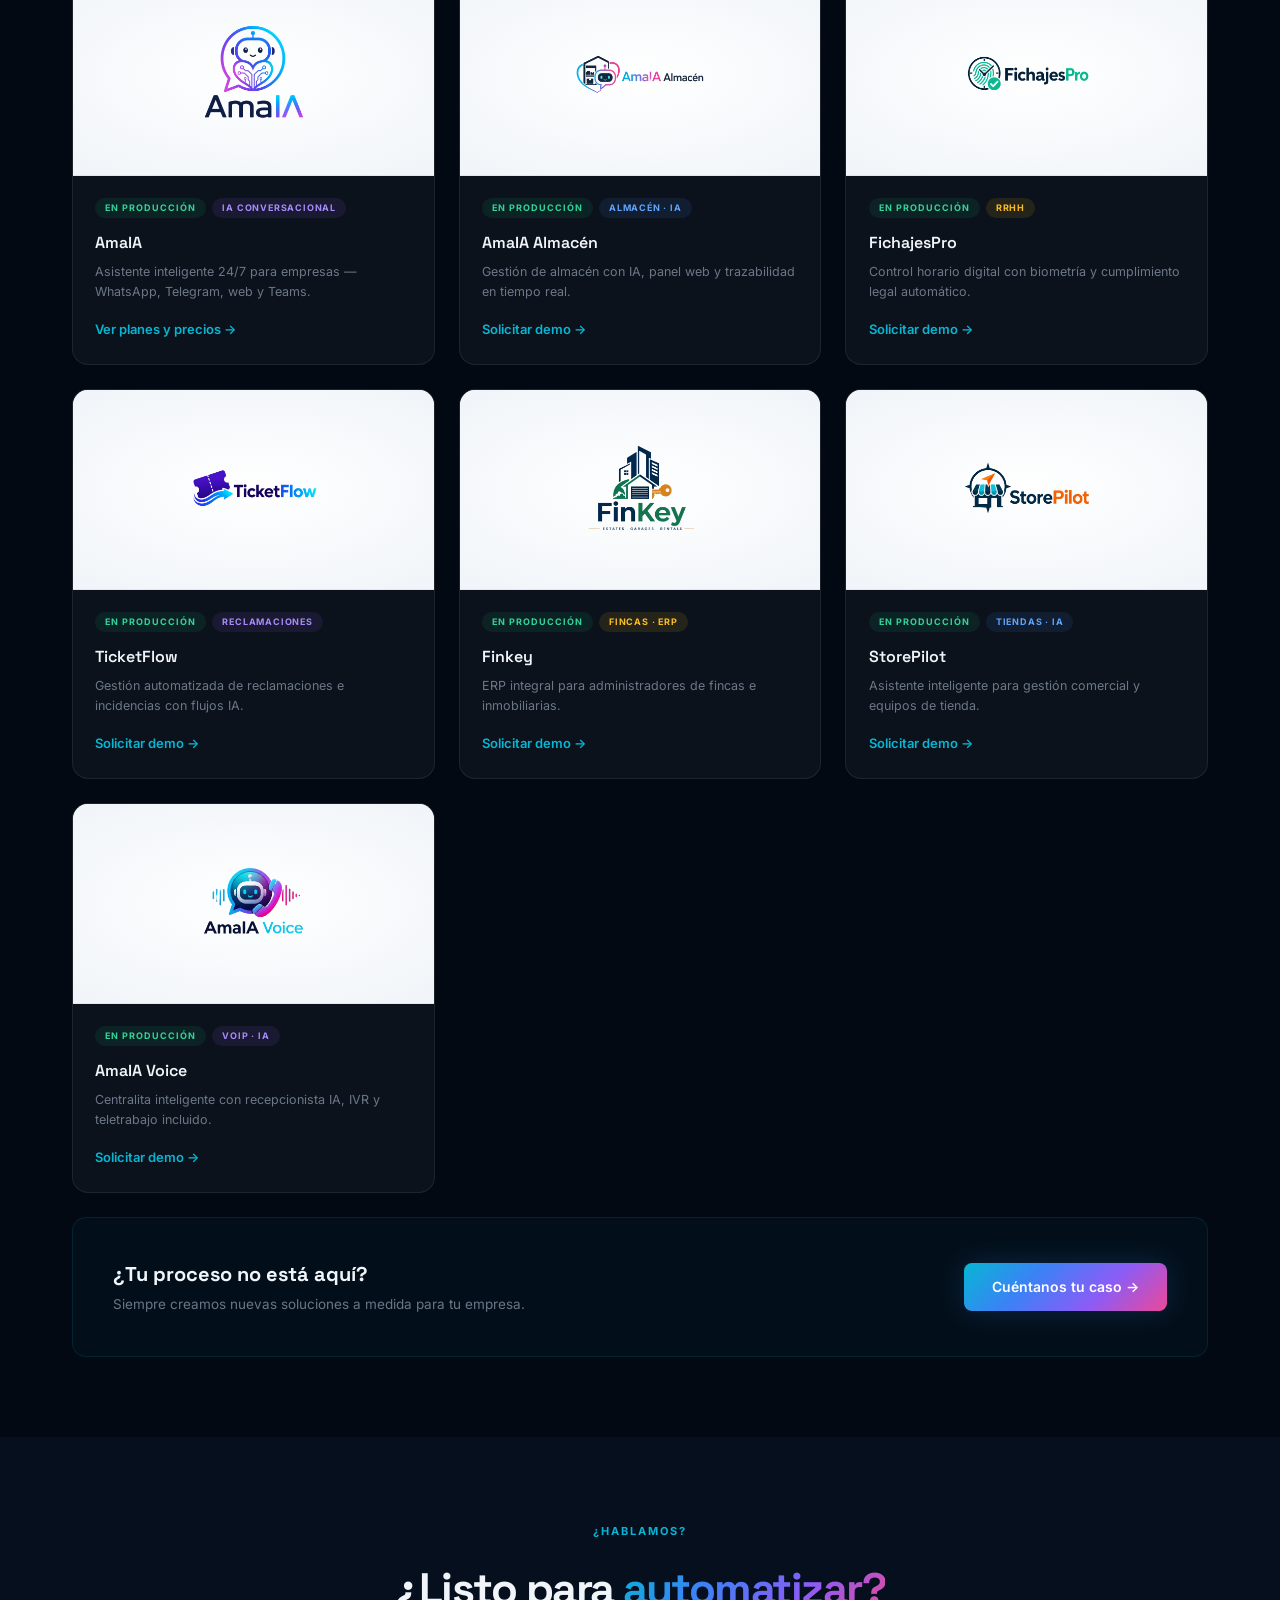
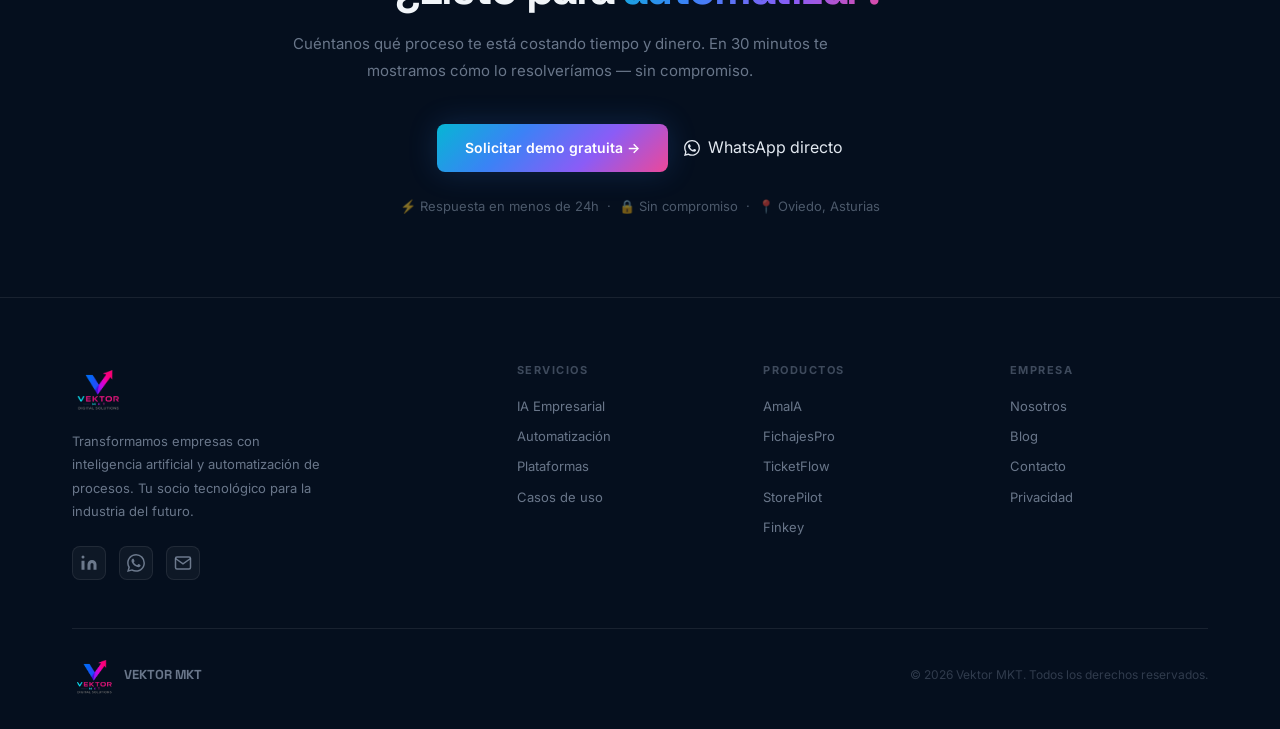
==== commit 15d46746: "Add SEO meta descriptions, Open Graph and Twitter Card to all pages" ====
--- a/index.html
+++ b/index.html
@@ -2,9 +2,23 @@
 <html lang="es">
 <head>
 <meta charset="UTF-8"/>
+<title>Vektor MKT | Automatización con IA para Empresas y PYMEs</title>
+<meta name="description" content="Automatizamos los procesos de tu empresa con agentes de IA. Ahorra tiempo, reduce errores y escala sin contratar más. Consultoría IA para pymes en España.">
+<meta name="robots" content="index, follow">
+<!-- Open Graph -->
+<meta property="og:type" content="website">
+<meta property="og:title" content="Vektor MKT — Automatización con IA para Empresas">
+<meta property="og:description" content="Agentes de IA que automatizan tus procesos empresariales. Conectamos SAP, ERP y flujos manuales con inteligencia artificial. Sin compromiso.">
+<meta property="og:image" content="https://vektormkt.es/img/logo_sf.webp">
+<meta property="og:locale" content="es_ES">
+<!-- Twitter Card -->
+<meta name="twitter:card" content="summary_large_image">
+<meta name="twitter:title" content="Vektor MKT — Automatización con IA para Empresas">
+<meta name="twitter:description" content="Agentes de IA que automatizan tus procesos empresariales. Conectamos SAP, ERP y flujos manuales con inteligencia artificial. Sin compromiso.">
+<meta name="twitter:image" content="https://vektormkt.es/img/logo_sf.webp">
 <meta name="viewport" content="width=device-width,initial-scale=1.0"/>
-<title>Vektor MKT | IA y Automatización Empresarial</title>
-<meta name="description" content="Vektor MKT transforma empresas con IA, automatización de procesos y agentes inteligentes. Solicita demo."/>
+
+
 <link rel="canonical" href="https://vektormkt.es/"/>
 <link rel="icon" type="image/png" href="img/icono.png"/>
 <link rel="preconnect" href="https://fonts.googleapis.com"/>
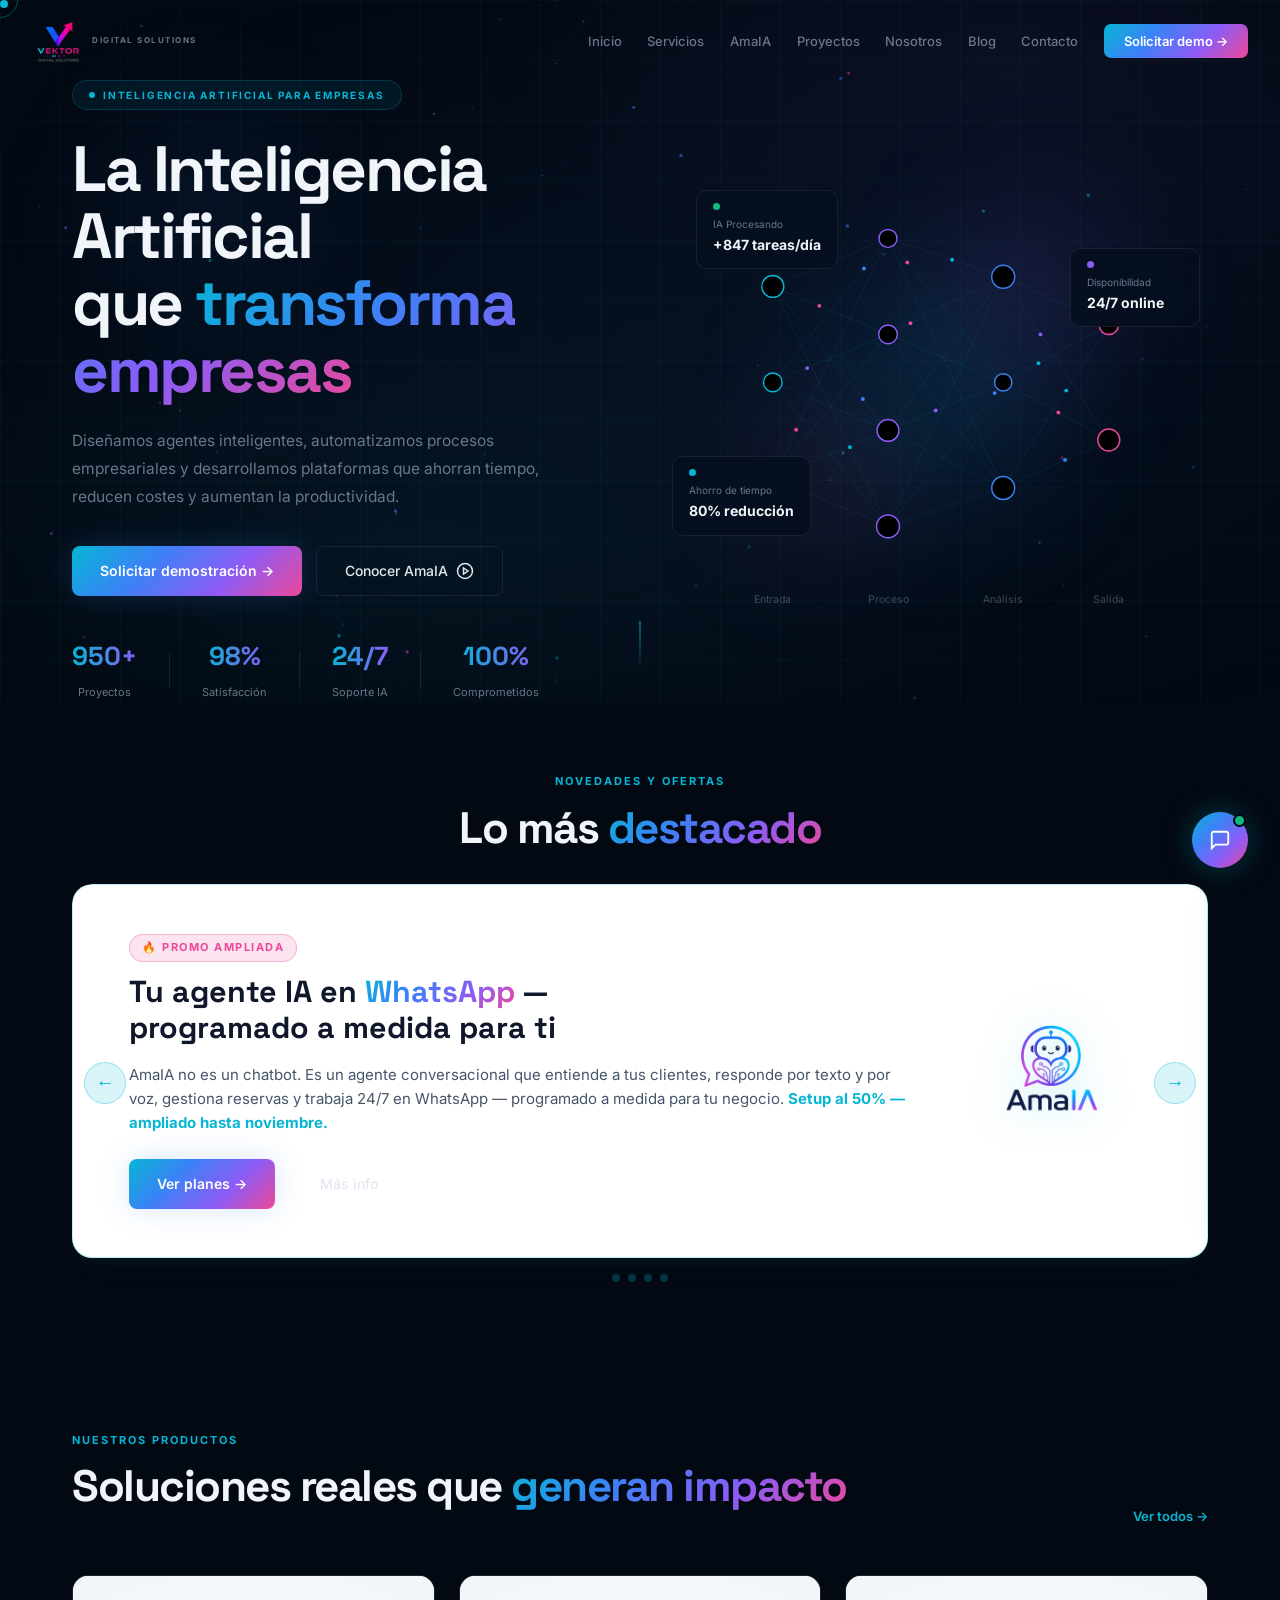
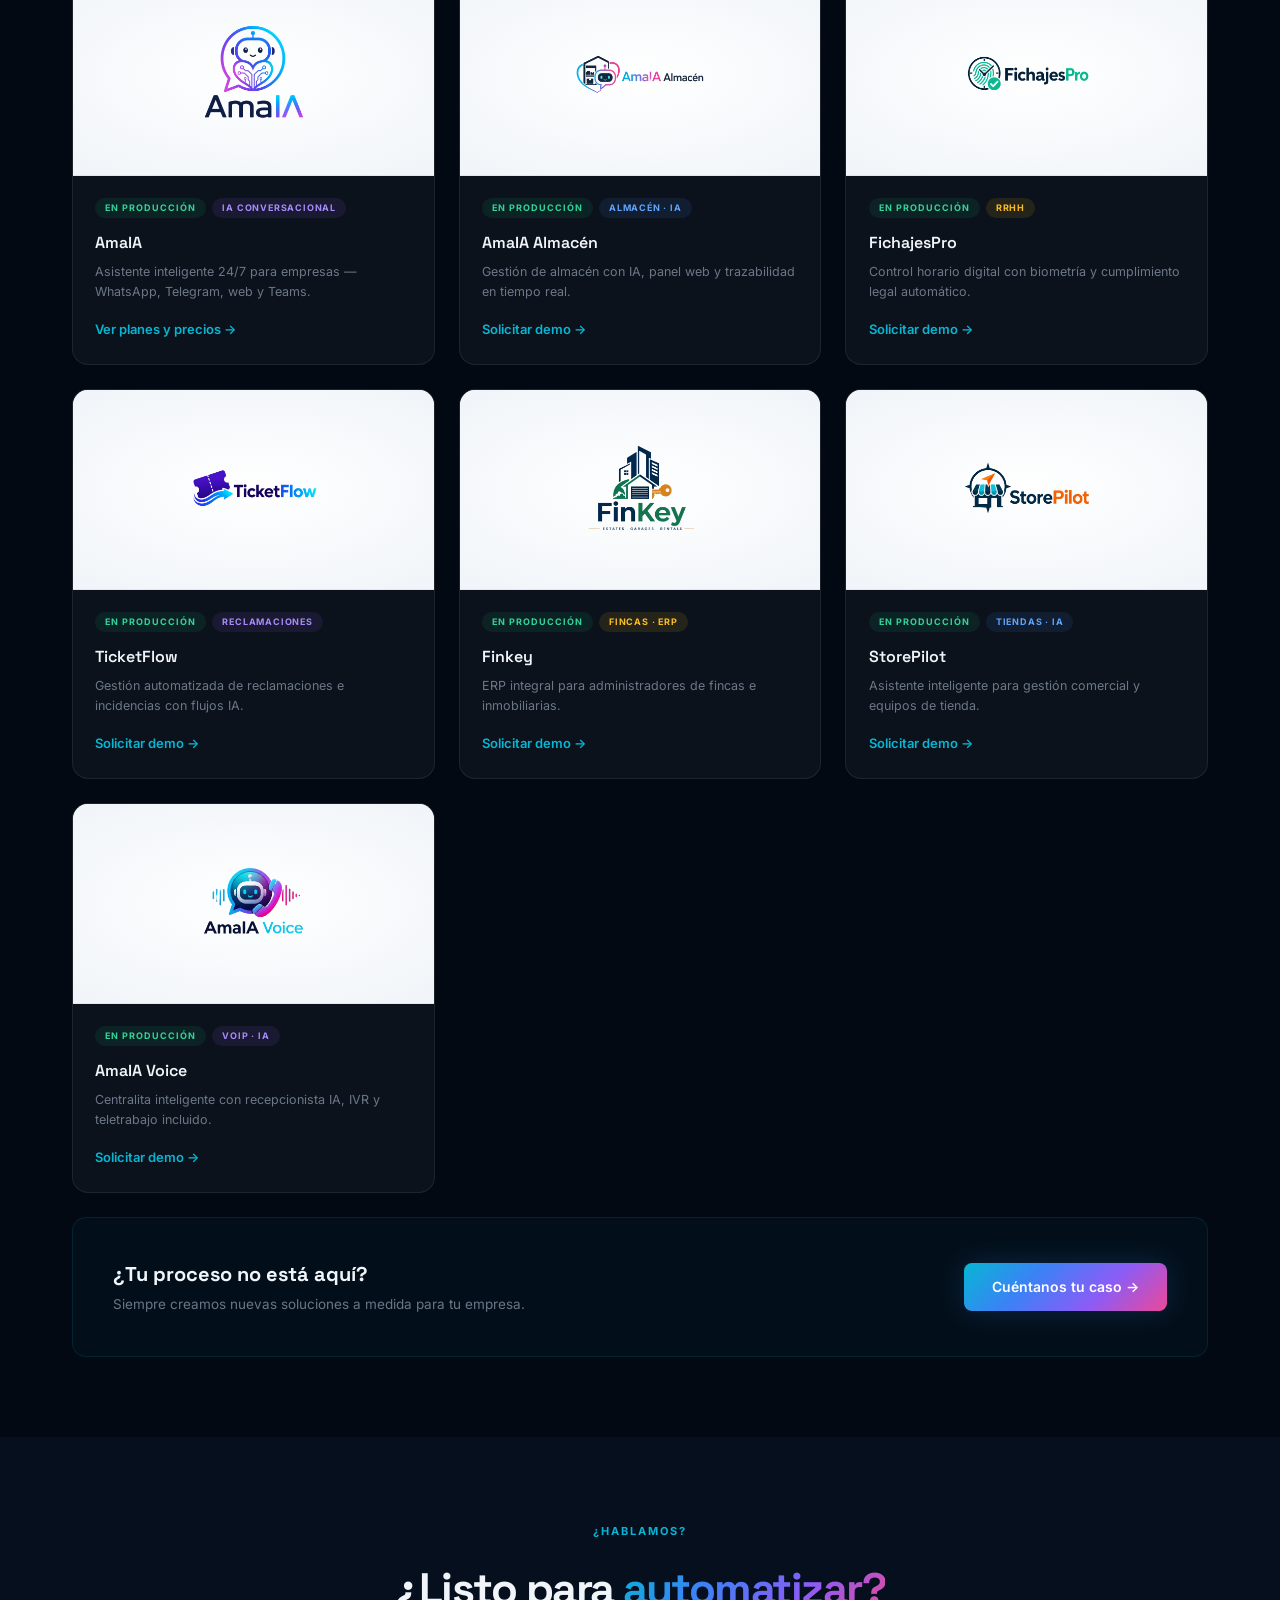
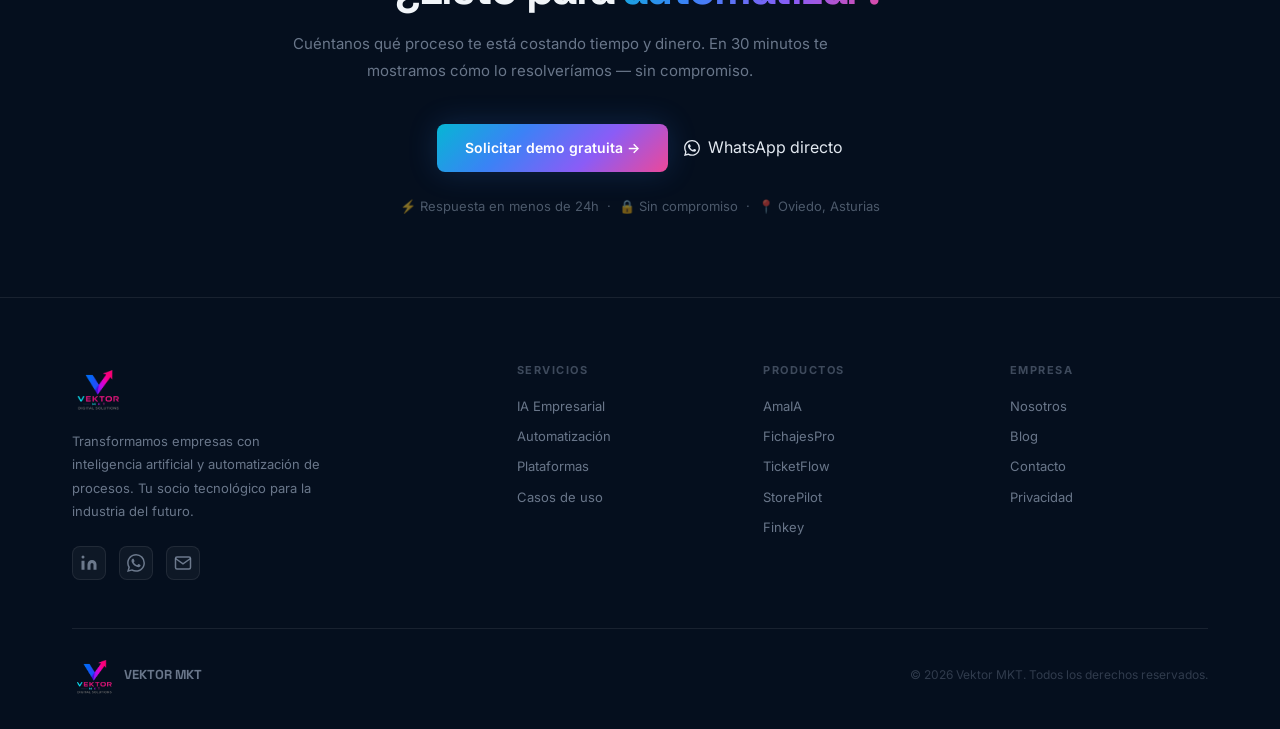
==== commit 304efc11: "Ampliar promo AmaIA hasta noviembre 2026" ====
--- a/index.html
+++ b/index.html
@@ -155,9 +155,9 @@
         <div class="os-slide">
           <div class="os-slide-inner os-slide-promo">
             <div class="os-slide-left">
-              <span class="os-badge os-badge-fire">🔥 Oferta septiembre</span>
+              <span class="os-badge os-badge-fire">🔥 Promo ampliada</span>
               <h3>Tu agente IA en <span class="grad-text">WhatsApp</span> —<br/>programado a medida para ti</h3>
-              <p>AmaIA no es un chatbot. Es un agente conversacional que entiende a tus clientes, responde por texto y por voz, gestiona reservas y trabaja 24/7 en WhatsApp — programado a medida para tu negocio. <strong style="color:#06b6d4;">Setup al 50% este mes.</strong></p>
+              <p>AmaIA no es un chatbot. Es un agente conversacional que entiende a tus clientes, responde por texto y por voz, gestiona reservas y trabaja 24/7 en WhatsApp — programado a medida para tu negocio. <strong style="color:#06b6d4;">Setup al 50% — ampliado hasta noviembre.</strong></p>
               <div style="display:flex;gap:1rem;flex-wrap:wrap;">
                 <a href="amaia.html#oferta" class="btn-primary">Ver planes →</a>
                 <a href="amaia.html" class="btn-ghost">Más info</a>
